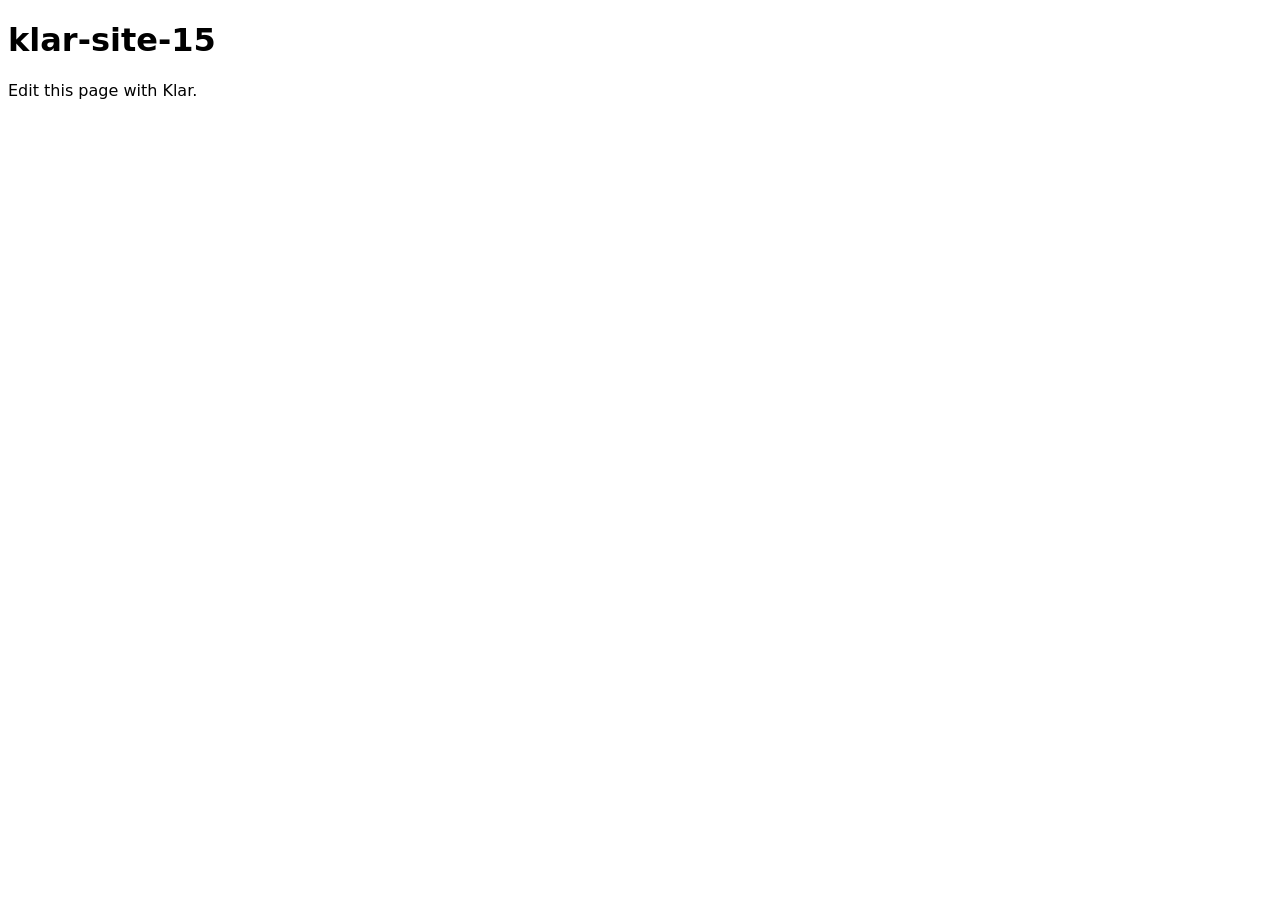
==== index.html @ d4440484 "Seed initial files via Klar" ====
<!DOCTYPE html>
<html lang="en">
  <head>
    <meta charset="UTF-8">
    <meta name="viewport" content="width=device-width, initial-scale=1.0">
    <title>klar-site-15</title>
    <link rel="stylesheet" href="style.css">
    <script src="script.js" defer></script>
  </head>
  <body>
    <h1>klar-site-15</h1>
    <p>Edit this page with Klar.</p>
  </body>
</html>
---- style.css ----
body {
  font-family: system-ui, sans-serif;
}
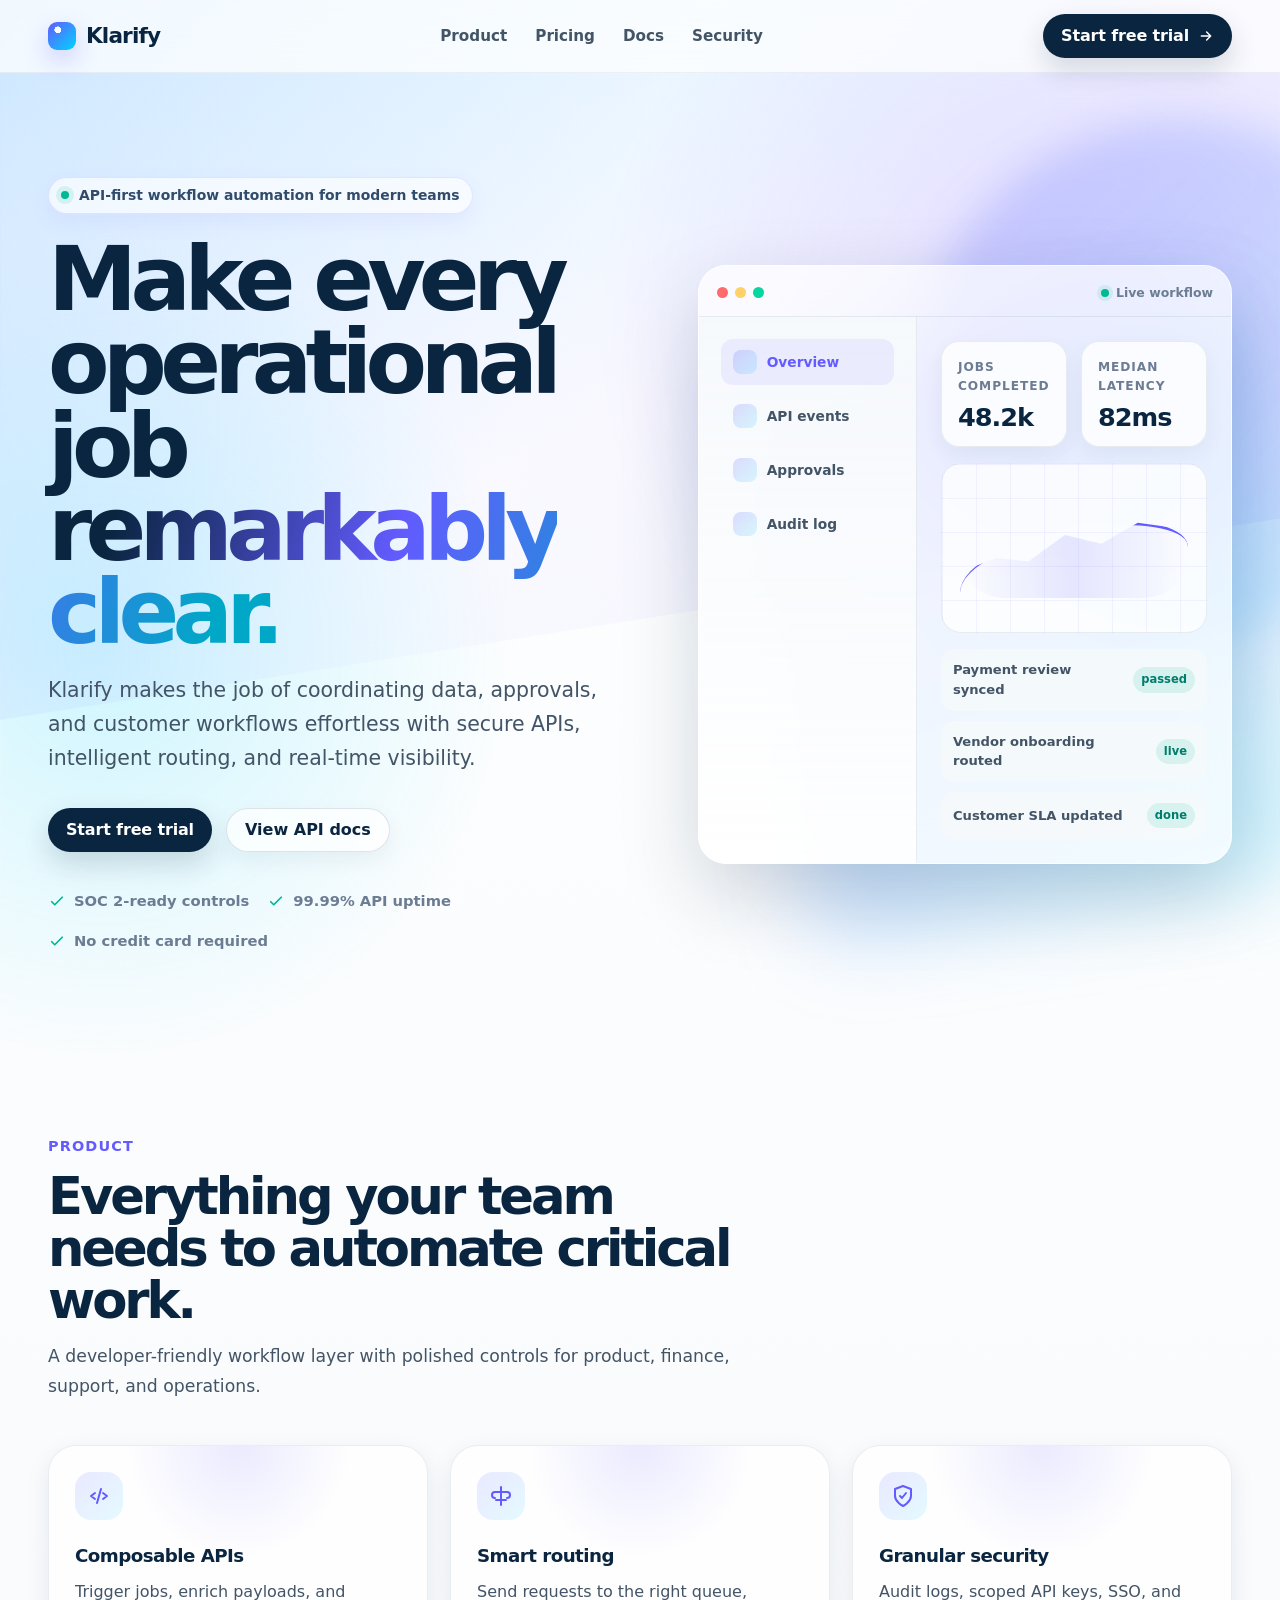
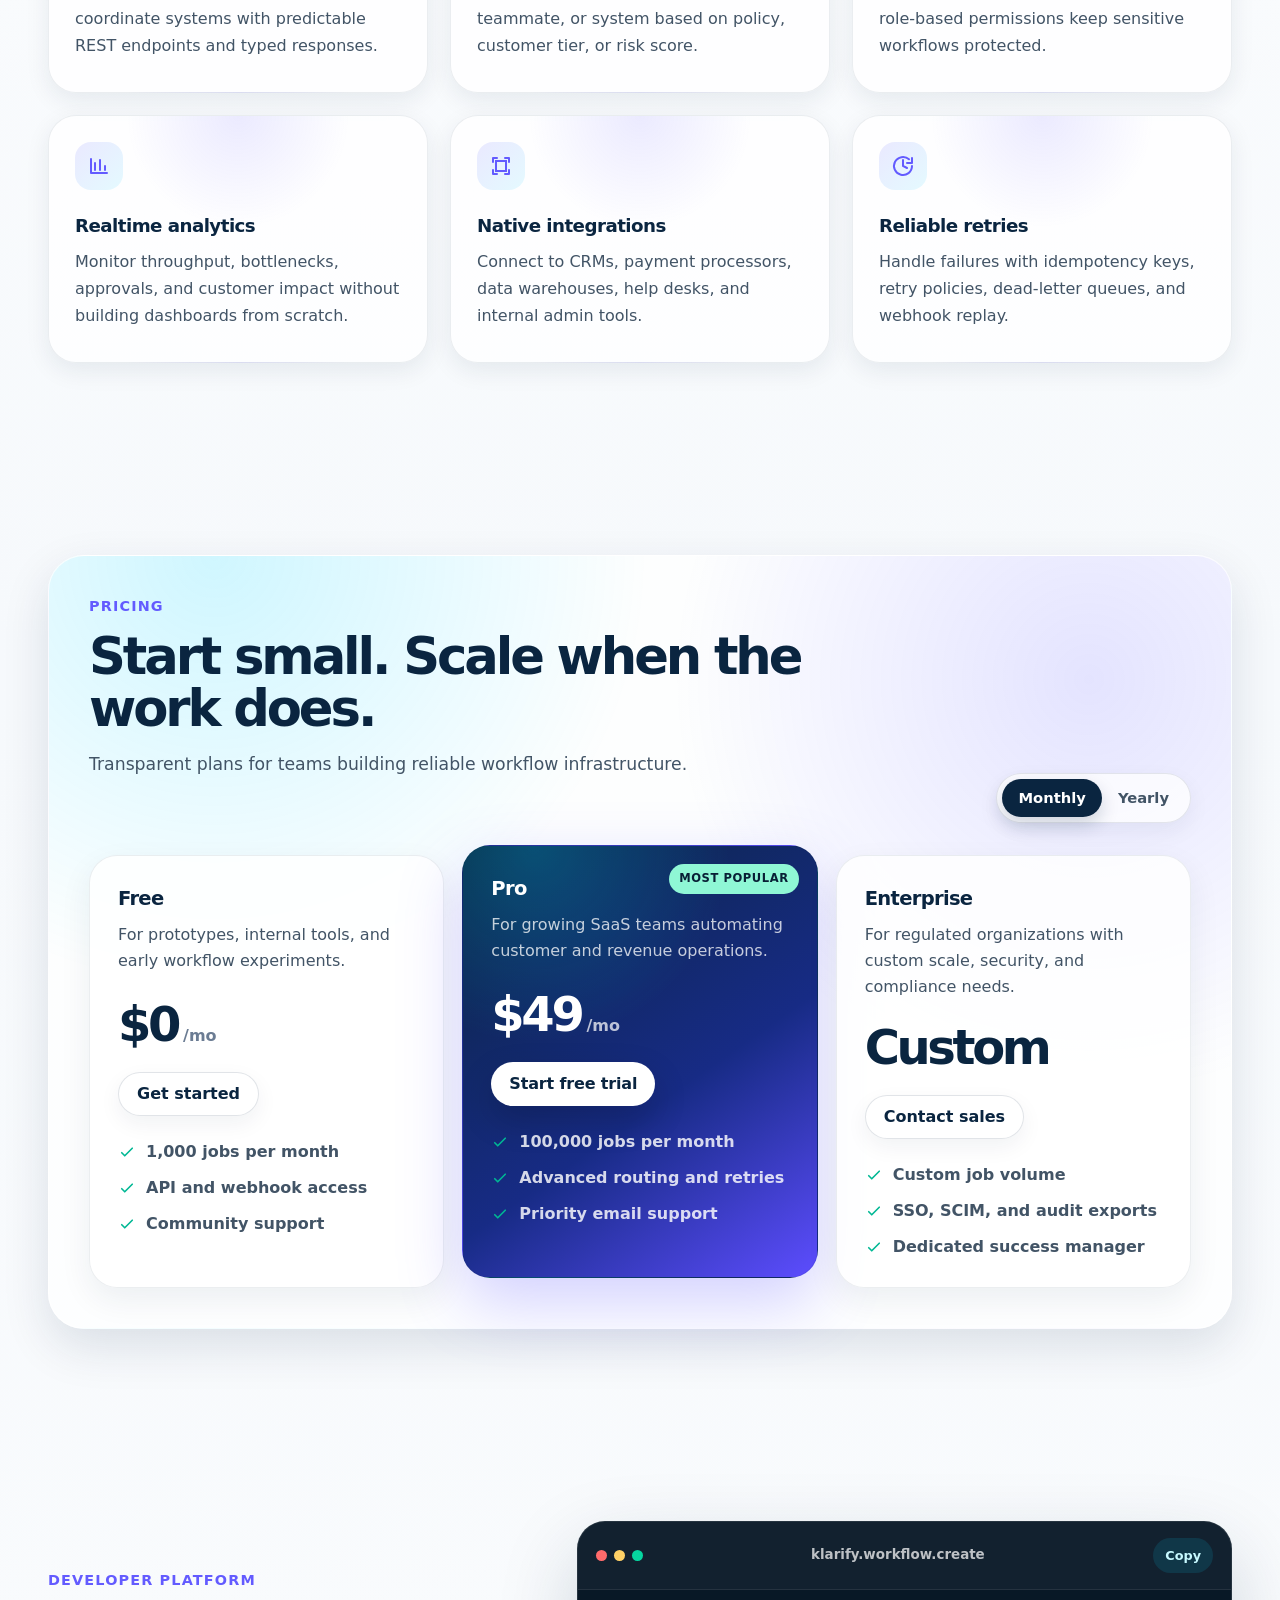
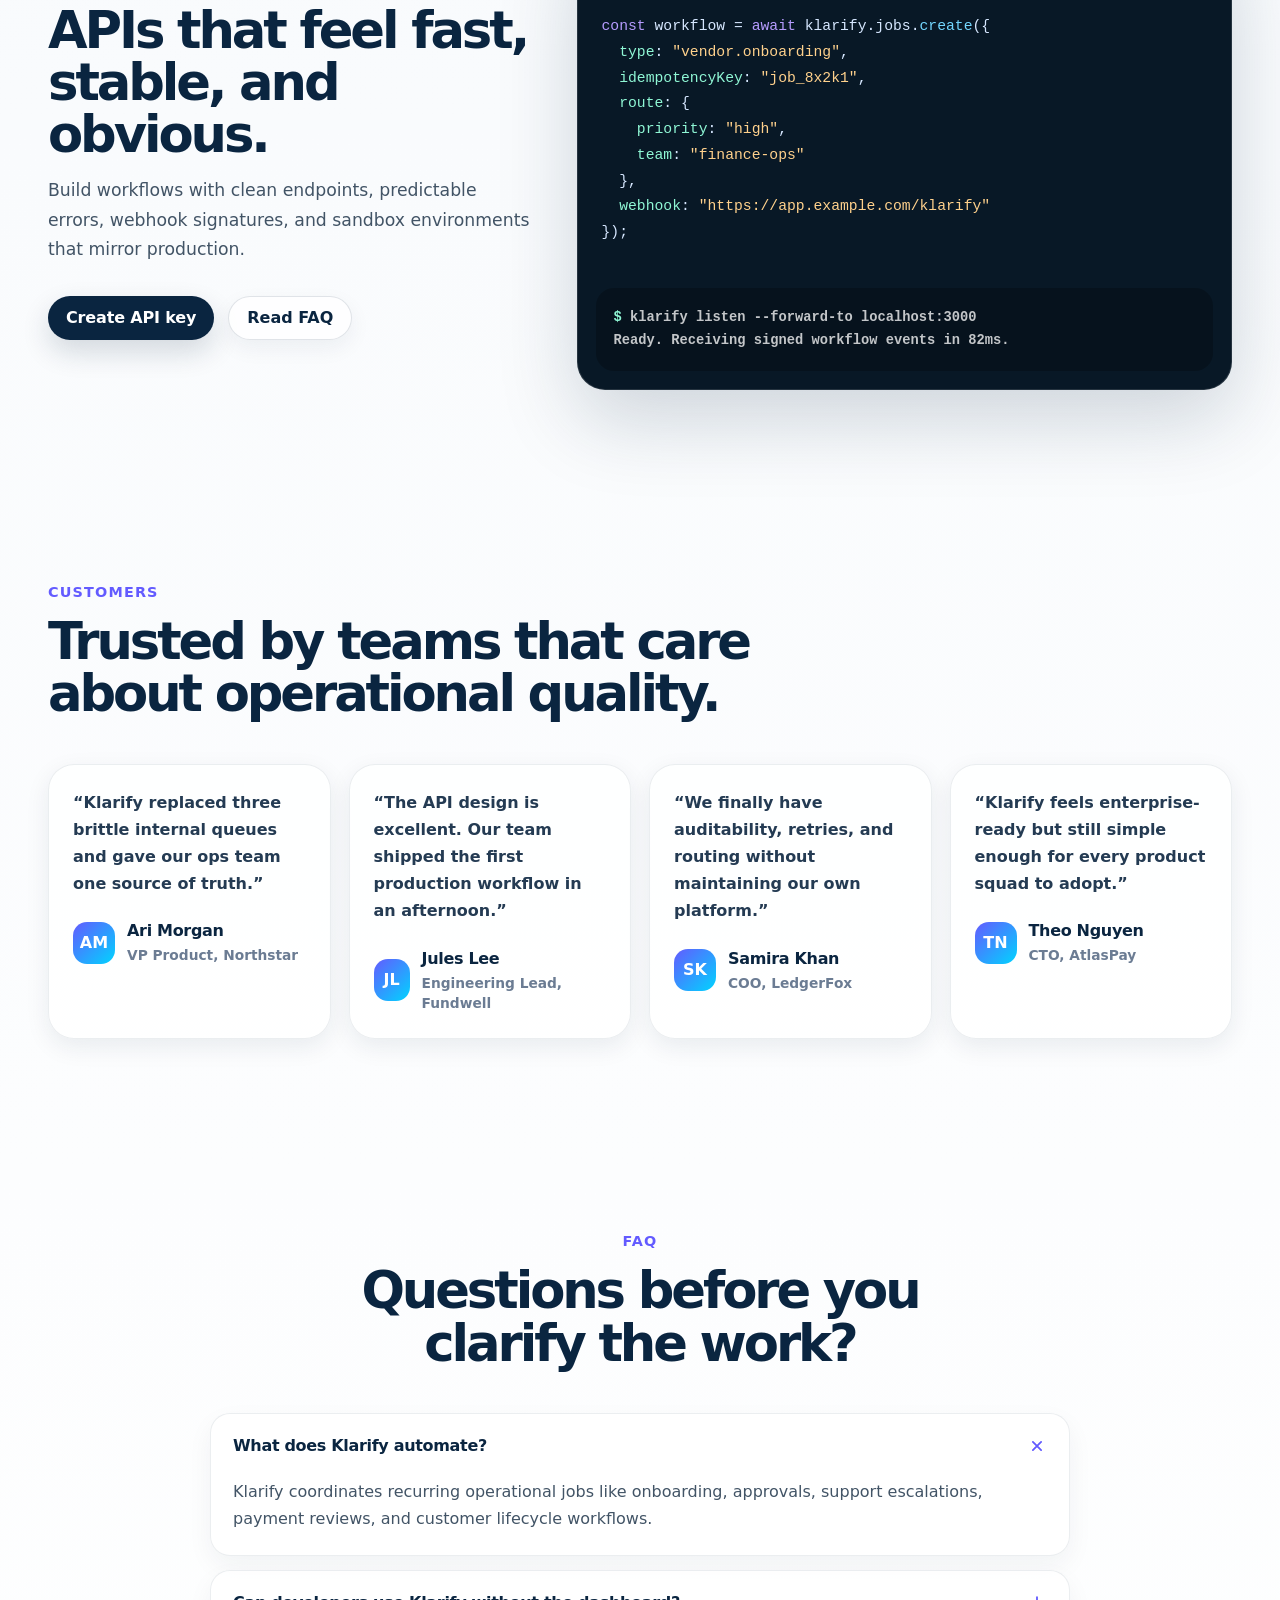
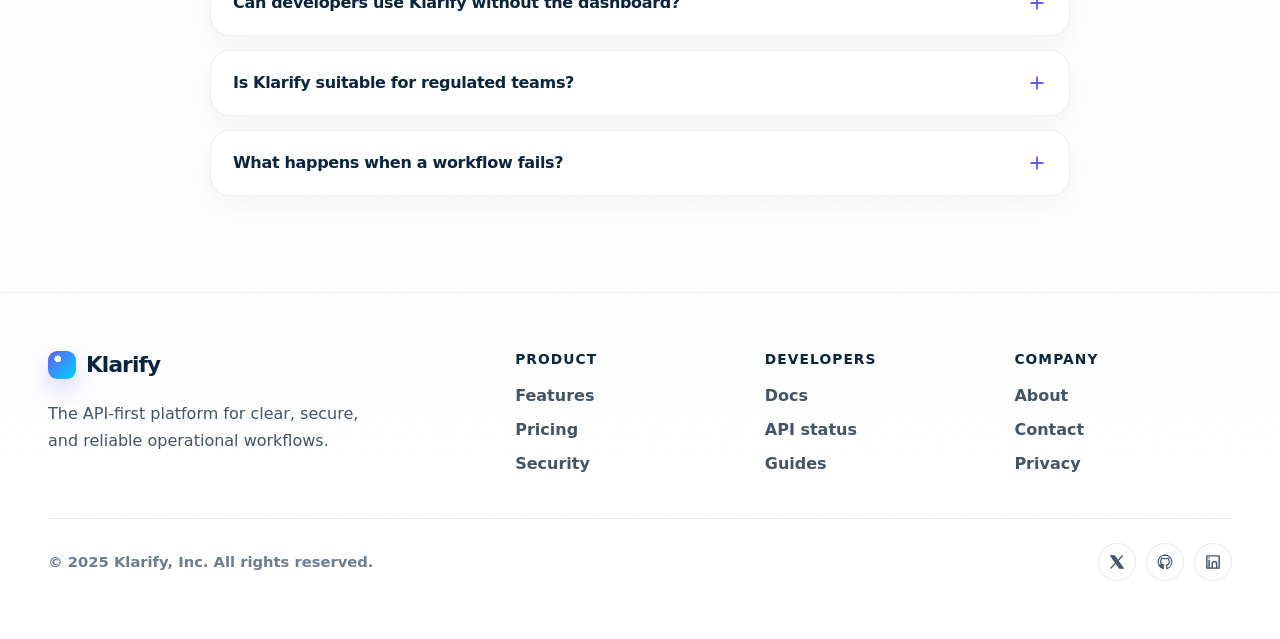
==== commit c1135a9d: "Update content via Klar visual CMS" ====
--- a/index.html
+++ b/index.html
@@ -1,14 +1,1834 @@
 <!DOCTYPE html>
 <html lang="en">
-  <head>
-    <meta charset="UTF-8">
-    <meta name="viewport" content="width=device-width, initial-scale=1.0">
-    <title>klar-site-15</title>
-    <link rel="stylesheet" href="style.css">
-    <script src="script.js" defer></script>
-  </head>
-  <body>
-    <h1>klar-site-15</h1>
-    <p>Edit this page with Klar.</p>
-  </body>
-</html>
+<head>
+  <meta charset="UTF-8" />
+  <meta name="viewport" content="width=device-width, initial-scale=1.0" />
+  <meta name="description" content="Klarify is a clean, API-first SaaS platform for automating workflows, securing operations, and helping teams ship faster." />
+  <title>Klarify — Make the job simpler</title>
+  <style>
+    :root {
+      --klarify-lp-x9a2-color-ink: #0a2540;
+      --klarify-lp-x9a2-color-muted: #425466;
+      --klarify-lp-x9a2-color-soft: #6b7c93;
+      --klarify-lp-x9a2-color-line: rgba(10, 37, 64, 0.1);
+      --klarify-lp-x9a2-color-page: #f6f9fc;
+      --klarify-lp-x9a2-color-panel: rgba(255, 255, 255, 0.82);
+      --klarify-lp-x9a2-color-white: #ffffff;
+      --klarify-lp-x9a2-color-blue: #635bff;
+      --klarify-lp-x9a2-color-purple: #7a5cff;
+      --klarify-lp-x9a2-color-teal: #00d4ff;
+      --klarify-lp-x9a2-color-green: #00b894;
+      --klarify-lp-x9a2-color-orange: #ffb86b;
+      --klarify-lp-x9a2-shadow-sm: 0 8px 24px rgba(10, 37, 64, 0.08);
+      --klarify-lp-x9a2-shadow-md: 0 18px 48px rgba(10, 37, 64, 0.12);
+      --klarify-lp-x9a2-shadow-lg: 0 30px 80px rgba(10, 37, 64, 0.18);
+      --klarify-lp-x9a2-radius-sm: 12px;
+      --klarify-lp-x9a2-radius-md: 18px;
+      --klarify-lp-x9a2-radius-lg: 28px;
+      --klarify-lp-x9a2-max-width: 1184px;
+      --klarify-lp-x9a2-transition: 260ms cubic-bezier(0.2, 0.8, 0.2, 1);
+    }
+
+    * {
+      box-sizing: border-box;
+    }
+
+    html {
+      scroll-behavior: smooth;
+    }
+
+    body {
+      margin: 0;
+      color: var(--klarify-lp-x9a2-color-ink);
+      background:
+        radial-gradient(circle at 8% 12%, rgba(0, 212, 255, 0.18), transparent 26rem),
+        radial-gradient(circle at 84% 6%, rgba(99, 91, 255, 0.16), transparent 30rem),
+        linear-gradient(180deg, #ffffff 0%, var(--klarify-lp-x9a2-color-page) 42%, #ffffff 100%);
+      font-family: Inter, ui-sans-serif, system-ui, -apple-system, BlinkMacSystemFont, "Segoe UI", sans-serif;
+      line-height: 1.5;
+      overflow-x: hidden;
+    }
+
+    a {
+      color: inherit;
+      text-decoration: none;
+    }
+
+    button,
+    input {
+      font: inherit;
+    }
+
+    button {
+      cursor: pointer;
+    }
+
+    img,
+    svg {
+      display: block;
+    }
+
+    ::selection {
+      color: #ffffff;
+      background: var(--klarify-lp-x9a2-color-blue);
+    }
+
+    .klarify-lp-x9a2-page-shell {
+      position: relative;
+      min-height: 100vh;
+      isolation: isolate;
+    }
+
+    .klarify-lp-x9a2-page-shell::before {
+      content: "";
+      position: absolute;
+      inset: 0 0 auto 0;
+      height: 720px;
+      background:
+        linear-gradient(115deg, rgba(99, 91, 255, 0.11), transparent 44%),
+        linear-gradient(150deg, rgba(0, 212, 255, 0.15), transparent 52%),
+        linear-gradient(92deg, transparent 0%, rgba(122, 92, 255, 0.08) 100%);
+      clip-path: polygon(0 0, 100% 0, 100% 72%, 0 100%);
+      z-index: -2;
+    }
+
+    .klarify-lp-x9a2-page-shell::after {
+      content: "";
+      position: absolute;
+      top: 120px;
+      right: -160px;
+      width: 520px;
+      height: 520px;
+      border-radius: 999px;
+      background: linear-gradient(135deg, rgba(99, 91, 255, 0.24), rgba(0, 212, 255, 0.12));
+      filter: blur(20px);
+      z-index: -1;
+    }
+
+    .klarify-lp-x9a2-skip-link {
+      position: absolute;
+      top: 12px;
+      left: 12px;
+      padding: 10px 14px;
+      border-radius: 999px;
+      color: #ffffff;
+      background: var(--klarify-lp-x9a2-color-ink);
+      transform: translateY(-140%);
+      transition: transform var(--klarify-lp-x9a2-transition);
+      z-index: 100;
+    }
+
+    .klarify-lp-x9a2-skip-link:focus {
+      transform: translateY(0);
+    }
+
+    .klarify-lp-x9a2-width-rail {
+      width: min(100% - 40px, var(--klarify-lp-x9a2-max-width));
+      margin-inline: auto;
+    }
+
+    .klarify-lp-x9a2-nav-frame {
+      position: sticky;
+      top: 0;
+      z-index: 50;
+      backdrop-filter: blur(18px);
+      background: rgba(255, 255, 255, 0.72);
+      border-bottom: 1px solid rgba(10, 37, 64, 0.06);
+    }
+
+    .klarify-lp-x9a2-nav-inner {
+      display: flex;
+      align-items: center;
+      justify-content: space-between;
+      gap: 24px;
+      min-height: 72px;
+    }
+
+    .klarify-lp-x9a2-brand-mark {
+      display: inline-flex;
+      align-items: center;
+      gap: 10px;
+      font-weight: 800;
+      letter-spacing: -0.04em;
+      font-size: 1.35rem;
+      color: var(--klarify-lp-x9a2-color-ink);
+    }
+
+    .klarify-lp-x9a2-brand-spark {
+      width: 28px;
+      height: 28px;
+      border-radius: 9px;
+      background:
+        radial-gradient(circle at 35% 28%, #ffffff 0 12%, transparent 13%),
+        linear-gradient(135deg, var(--klarify-lp-x9a2-color-blue), var(--klarify-lp-x9a2-color-teal));
+      box-shadow: 0 10px 24px rgba(99, 91, 255, 0.28);
+    }
+
+    .klarify-lp-x9a2-nav-links {
+      display: flex;
+      align-items: center;
+      justify-content: center;
+      gap: 28px;
+      color: var(--klarify-lp-x9a2-color-muted);
+      font-size: 0.95rem;
+      font-weight: 650;
+    }
+
+    .klarify-lp-x9a2-nav-anchor {
+      position: relative;
+      padding: 8px 0;
+      transition: color var(--klarify-lp-x9a2-transition);
+    }
+
+    .klarify-lp-x9a2-nav-anchor::after {
+      content: "";
+      position: absolute;
+      left: 0;
+      right: 0;
+      bottom: 1px;
+      height: 2px;
+      border-radius: 999px;
+      background: linear-gradient(90deg, var(--klarify-lp-x9a2-color-blue), var(--klarify-lp-x9a2-color-teal));
+      transform: scaleX(0);
+      transform-origin: right;
+      transition: transform var(--klarify-lp-x9a2-transition);
+    }
+
+    .klarify-lp-x9a2-nav-anchor:hover,
+    .klarify-lp-x9a2-nav-anchor:focus-visible {
+      color: var(--klarify-lp-x9a2-color-ink);
+    }
+
+    .klarify-lp-x9a2-nav-anchor:hover::after,
+    .klarify-lp-x9a2-nav-anchor:focus-visible::after {
+      transform: scaleX(1);
+      transform-origin: left;
+    }
+
+    .klarify-lp-x9a2-pill-action {
+      display: inline-flex;
+      align-items: center;
+      justify-content: center;
+      gap: 9px;
+      min-height: 44px;
+      padding: 0 18px;
+      border: 0;
+      border-radius: 999px;
+      color: #ffffff;
+      background: var(--klarify-lp-x9a2-color-ink);
+      box-shadow: 0 12px 28px rgba(10, 37, 64, 0.16);
+      font-weight: 750;
+      letter-spacing: -0.01em;
+      transition:
+        transform var(--klarify-lp-x9a2-transition),
+        box-shadow var(--klarify-lp-x9a2-transition),
+        background var(--klarify-lp-x9a2-transition);
+    }
+
+    .klarify-lp-x9a2-pill-action:hover,
+    .klarify-lp-x9a2-pill-action:focus-visible {
+      transform: translateY(-2px);
+      background: #122f4d;
+      box-shadow: 0 18px 36px rgba(10, 37, 64, 0.22);
+    }
+
+    .klarify-lp-x9a2-pill-action svg {
+      width: 16px;
+      height: 16px;
+    }
+
+    .klarify-lp-x9a2-ghost-action {
+      display: inline-flex;
+      align-items: center;
+      justify-content: center;
+      gap: 9px;
+      min-height: 44px;
+      padding: 0 18px;
+      border: 1px solid rgba(10, 37, 64, 0.12);
+      border-radius: 999px;
+      color: var(--klarify-lp-x9a2-color-ink);
+      background: rgba(255, 255, 255, 0.72);
+      box-shadow: 0 8px 22px rgba(10, 37, 64, 0.06);
+      font-weight: 750;
+      transition:
+        transform var(--klarify-lp-x9a2-transition),
+        box-shadow var(--klarify-lp-x9a2-transition),
+        border-color var(--klarify-lp-x9a2-transition);
+    }
+
+    .klarify-lp-x9a2-ghost-action:hover,
+    .klarify-lp-x9a2-ghost-action:focus-visible {
+      transform: translateY(-2px);
+      border-color: rgba(99, 91, 255, 0.28);
+      box-shadow: 0 16px 34px rgba(10, 37, 64, 0.1);
+    }
+
+    .klarify-lp-x9a2-mobile-trigger {
+      display: none;
+      width: 44px;
+      height: 44px;
+      border: 1px solid rgba(10, 37, 64, 0.1);
+      border-radius: 999px;
+      background: rgba(255, 255, 255, 0.78);
+      color: var(--klarify-lp-x9a2-color-ink);
+    }
+
+    .klarify-lp-x9a2-mobile-trigger svg {
+      width: 22px;
+      height: 22px;
+      margin: auto;
+    }
+
+    .klarify-lp-x9a2-hero-grid {
+      display: grid;
+      grid-template-columns: minmax(0, 1fr) minmax(360px, 0.9fr);
+      align-items: center;
+      gap: 56px;
+      padding: 104px 0 88px;
+    }
+
+    .klarify-lp-x9a2-eyebrow {
+      display: inline-flex;
+      align-items: center;
+      gap: 10px;
+      padding: 7px 12px;
+      border: 1px solid rgba(99, 91, 255, 0.14);
+      border-radius: 999px;
+      color: #314b6b;
+      background: rgba(255, 255, 255, 0.64);
+      box-shadow: 0 8px 22px rgba(99, 91, 255, 0.08);
+      font-size: 0.87rem;
+      font-weight: 750;
+    }
+
+    .klarify-lp-x9a2-eyebrow-dot {
+      width: 8px;
+      height: 8px;
+      border-radius: 999px;
+      background: var(--klarify-lp-x9a2-color-green);
+      box-shadow: 0 0 0 5px rgba(0, 184, 148, 0.12);
+    }
+
+    .klarify-lp-x9a2-hero-heading {
+      max-width: 760px;
+      margin: 24px 0 20px;
+      font-size: clamp(3.2rem, 7vw, 6.85rem);
+      line-height: 0.93;
+      letter-spacing: -0.075em;
+      font-weight: 850;
+    }
+
+    .klarify-lp-x9a2-gradient-text {
+      color: transparent;
+      background: linear-gradient(105deg, #0a2540 10%, var(--klarify-lp-x9a2-color-blue) 48%, #00a7c7 90%);
+      -webkit-background-clip: text;
+      background-clip: text;
+    }
+
+    .klarify-lp-x9a2-hero-copy {
+      max-width: 640px;
+      margin: 0;
+      color: var(--klarify-lp-x9a2-color-muted);
+      font-size: clamp(1.08rem, 2vw, 1.28rem);
+      line-height: 1.65;
+    }
+
+    .klarify-lp-x9a2-hero-actions {
+      display: flex;
+      flex-wrap: wrap;
+      gap: 14px;
+      margin-top: 32px;
+    }
+
+    .klarify-lp-x9a2-proof-row {
+      display: flex;
+      flex-wrap: wrap;
+      gap: 18px;
+      margin-top: 38px;
+      color: var(--klarify-lp-x9a2-color-soft);
+      font-size: 0.92rem;
+      font-weight: 700;
+    }
+
+    .klarify-lp-x9a2-proof-item {
+      display: inline-flex;
+      align-items: center;
+      gap: 8px;
+    }
+
+    .klarify-lp-x9a2-proof-item svg {
+      width: 18px;
+      height: 18px;
+      color: var(--klarify-lp-x9a2-color-green);
+    }
+
+    .klarify-lp-x9a2-ui-stage {
+      position: relative;
+      perspective: 1200px;
+    }
+
+    .klarify-lp-x9a2-ui-glow {
+      position: absolute;
+      inset: 12% -8% -8% 14%;
+      border-radius: 42px;
+      background: linear-gradient(135deg, rgba(99, 91, 255, 0.28), rgba(0, 212, 255, 0.22));
+      filter: blur(42px);
+      transform: rotate(-8deg);
+      z-index: -1;
+    }
+
+    .klarify-lp-x9a2-product-panel {
+      overflow: hidden;
+      border: 1px solid rgba(255, 255, 255, 0.76);
+      border-radius: 28px;
+      background: rgba(255, 255, 255, 0.72);
+      box-shadow: var(--klarify-lp-x9a2-shadow-lg);
+      transform:
+        rotateX(var(--klarify-lp-x9a2-tilt-x, 0deg))
+        rotateY(var(--klarify-lp-x9a2-tilt-y, 0deg));
+      transition: transform 180ms ease, box-shadow var(--klarify-lp-x9a2-transition);
+      backdrop-filter: blur(24px);
+    }
+
+    .klarify-lp-x9a2-product-panel:hover {
+      box-shadow: 0 36px 92px rgba(10, 37, 64, 0.22);
+    }
+
+    .klarify-lp-x9a2-product-topbar {
+      display: flex;
+      align-items: center;
+      justify-content: space-between;
+      padding: 18px 18px 14px;
+      border-bottom: 1px solid rgba(10, 37, 64, 0.08);
+    }
+
+    .klarify-lp-x9a2-window-controls {
+      display: flex;
+      gap: 7px;
+    }
+
+    .klarify-lp-x9a2-window-dot {
+      width: 11px;
+      height: 11px;
+      border-radius: 50%;
+      background: #ff6b6b;
+    }
+
+    .klarify-lp-x9a2-window-dot:nth-child(2) {
+      background: #ffd166;
+    }
+
+    .klarify-lp-x9a2-window-dot:nth-child(3) {
+      background: #06d6a0;
+    }
+
+    .klarify-lp-x9a2-product-status {
+      display: inline-flex;
+      align-items: center;
+      gap: 7px;
+      color: var(--klarify-lp-x9a2-color-soft);
+      font-size: 0.78rem;
+      font-weight: 800;
+    }
+
+    .klarify-lp-x9a2-product-status::before {
+      content: "";
+      width: 8px;
+      height: 8px;
+      border-radius: 999px;
+      background: var(--klarify-lp-x9a2-color-green);
+      box-shadow: 0 0 0 4px rgba(0, 184, 148, 0.12);
+    }
+
+    .klarify-lp-x9a2-product-body {
+      display: grid;
+      grid-template-columns: 0.82fr 1.18fr;
+      min-height: 420px;
+    }
+
+    .klarify-lp-x9a2-product-sidebar {
+      padding: 22px;
+      background:
+        linear-gradient(180deg, rgba(246, 249, 252, 0.96), rgba(255, 255, 255, 0.82));
+      border-right: 1px solid rgba(10, 37, 64, 0.08);
+    }
+
+    .klarify-lp-x9a2-product-menu-row {
+      display: flex;
+      align-items: center;
+      gap: 10px;
+      padding: 11px 12px;
+      margin-bottom: 8px;
+      border-radius: 12px;
+      color: var(--klarify-lp-x9a2-color-muted);
+      font-size: 0.86rem;
+      font-weight: 750;
+    }
+
+    .klarify-lp-x9a2-product-menu-row:first-child {
+      color: var(--klarify-lp-x9a2-color-blue);
+      background: rgba(99, 91, 255, 0.09);
+    }
+
+    .klarify-lp-x9a2-product-menu-icon {
+      width: 24px;
+      height: 24px;
+      border-radius: 8px;
+      background: linear-gradient(135deg, rgba(99, 91, 255, 0.2), rgba(0, 212, 255, 0.14));
+    }
+
+    .klarify-lp-x9a2-product-main {
+      padding: 24px;
+    }
+
+    .klarify-lp-x9a2-metric-grid {
+      display: grid;
+      grid-template-columns: repeat(2, 1fr);
+      gap: 14px;
+    }
+
+    .klarify-lp-x9a2-metric-tile {
+      padding: 16px;
+      border: 1px solid rgba(10, 37, 64, 0.08);
+      border-radius: 18px;
+      background: rgba(255, 255, 255, 0.82);
+      box-shadow: 0 8px 20px rgba(10, 37, 64, 0.05);
+    }
+
+    .klarify-lp-x9a2-metric-label {
+      margin: 0 0 10px;
+      color: var(--klarify-lp-x9a2-color-soft);
+      font-size: 0.76rem;
+      font-weight: 800;
+      text-transform: uppercase;
+      letter-spacing: 0.08em;
+    }
+
+    .klarify-lp-x9a2-metric-value {
+      margin: 0;
+      font-size: 1.6rem;
+      line-height: 1;
+      letter-spacing: -0.04em;
+      font-weight: 850;
+    }
+
+    .klarify-lp-x9a2-chart-box {
+      position: relative;
+      height: 170px;
+      margin-top: 16px;
+      padding: 18px;
+      border: 1px solid rgba(10, 37, 64, 0.08);
+      border-radius: 20px;
+      background:
+        linear-gradient(rgba(99, 91, 255, 0.07) 1px, transparent 1px),
+        linear-gradient(90deg, rgba(99, 91, 255, 0.07) 1px, transparent 1px),
+        rgba(255, 255, 255, 0.78);
+      background-size: 34px 34px;
+      overflow: hidden;
+    }
+
+    .klarify-lp-x9a2-chart-line {
+      position: absolute;
+      left: 18px;
+      right: 18px;
+      bottom: 34px;
+      height: 88px;
+      border-radius: 999px;
+      background: linear-gradient(90deg, transparent, rgba(99, 91, 255, 0.14), transparent);
+      clip-path: polygon(0 70%, 16% 54%, 30% 58%, 46% 28%, 62% 38%, 78% 14%, 100% 22%, 100% 100%, 0 100%);
+    }
+
+    .klarify-lp-x9a2-chart-line::after {
+      content: "";
+      position: absolute;
+      inset: 0;
+      border-top: 4px solid var(--klarify-lp-x9a2-color-blue);
+      border-radius: 60% 40% 0 0;
+      transform: skewY(-7deg) translateY(16px);
+    }
+
+    .klarify-lp-x9a2-activity-list {
+      display: grid;
+      gap: 10px;
+      margin-top: 16px;
+    }
+
+    .klarify-lp-x9a2-activity-row {
+      display: flex;
+      align-items: center;
+      justify-content: space-between;
+      gap: 12px;
+      padding: 11px 12px;
+      border-radius: 14px;
+      background: rgba(246, 249, 252, 0.82);
+      color: var(--klarify-lp-x9a2-color-muted);
+      font-size: 0.82rem;
+      font-weight: 750;
+    }
+
+    .klarify-lp-x9a2-activity-badge {
+      padding: 4px 8px;
+      border-radius: 999px;
+      color: #007d6b;
+      background: rgba(0, 184, 148, 0.12);
+      font-size: 0.72rem;
+      font-weight: 850;
+    }
+
+    .klarify-lp-x9a2-section-band {
+      padding: 96px 0;
+    }
+
+    .klarify-lp-x9a2-section-head {
+      max-width: 720px;
+      margin-bottom: 44px;
+    }
+
+    .klarify-lp-x9a2-section-kicker {
+      margin: 0 0 12px;
+      color: var(--klarify-lp-x9a2-color-blue);
+      font-size: 0.9rem;
+      font-weight: 850;
+      letter-spacing: 0.08em;
+      text-transform: uppercase;
+    }
+
+    .klarify-lp-x9a2-section-heading {
+      margin: 0;
+      font-size: clamp(2.2rem, 4vw, 4rem);
+      line-height: 1.02;
+      letter-spacing: -0.06em;
+      font-weight: 850;
+    }
+
+    .klarify-lp-x9a2-section-copy {
+      margin: 16px 0 0;
+      color: var(--klarify-lp-x9a2-color-muted);
+      font-size: 1.08rem;
+      line-height: 1.7;
+    }
+
+    .klarify-lp-x9a2-feature-grid {
+      display: grid;
+      grid-template-columns: repeat(3, 1fr);
+      gap: 22px;
+    }
+
+    .klarify-lp-x9a2-feature-tile {
+      position: relative;
+      min-height: 248px;
+      padding: 26px;
+      border: 1px solid rgba(10, 37, 64, 0.08);
+      border-radius: var(--klarify-lp-x9a2-radius-lg);
+      background:
+        radial-gradient(circle at var(--klarify-lp-x9a2-pointer-x, 50%) var(--klarify-lp-x9a2-pointer-y, 0%), rgba(99, 91, 255, 0.12), transparent 36%),
+        rgba(255, 255, 255, 0.76);
+      box-shadow: var(--klarify-lp-x9a2-shadow-sm);
+      transition:
+        transform var(--klarify-lp-x9a2-transition),
+        box-shadow var(--klarify-lp-x9a2-transition),
+        border-color var(--klarify-lp-x9a2-transition);
+      overflow: hidden;
+    }
+
+    .klarify-lp-x9a2-feature-tile:hover {
+      transform: translateY(-6px);
+      border-color: rgba(99, 91, 255, 0.18);
+      box-shadow: var(--klarify-lp-x9a2-shadow-md);
+    }
+
+    .klarify-lp-x9a2-feature-icon {
+      display: inline-grid;
+      place-items: center;
+      width: 48px;
+      height: 48px;
+      margin-bottom: 22px;
+      border-radius: 16px;
+      color: var(--klarify-lp-x9a2-color-blue);
+      background: linear-gradient(135deg, rgba(99, 91, 255, 0.13), rgba(0, 212, 255, 0.1));
+    }
+
+    .klarify-lp-x9a2-feature-icon svg {
+      width: 24px;
+      height: 24px;
+    }
+
+    .klarify-lp-x9a2-feature-name {
+      margin: 0 0 10px;
+      font-size: 1.14rem;
+      letter-spacing: -0.03em;
+      font-weight: 850;
+    }
+
+    .klarify-lp-x9a2-feature-detail {
+      margin: 0;
+      color: var(--klarify-lp-x9a2-color-muted);
+      line-height: 1.68;
+    }
+
+    .klarify-lp-x9a2-pricing-panel {
+      border-radius: 36px;
+      padding: 40px;
+      background:
+        radial-gradient(circle at 14% 0%, rgba(0, 212, 255, 0.18), transparent 34%),
+        radial-gradient(circle at 88% 16%, rgba(99, 91, 255, 0.16), transparent 34%),
+        rgba(255, 255, 255, 0.74);
+      border: 1px solid rgba(255, 255, 255, 0.74);
+      box-shadow: var(--klarify-lp-x9a2-shadow-md);
+    }
+
+    .klarify-lp-x9a2-pricing-topline {
+      display: flex;
+      align-items: end;
+      justify-content: space-between;
+      gap: 24px;
+      margin-bottom: 32px;
+    }
+
+    .klarify-lp-x9a2-billing-switch {
+      display: inline-flex;
+      align-items: center;
+      padding: 5px;
+      border: 1px solid rgba(10, 37, 64, 0.1);
+      border-radius: 999px;
+      background: rgba(255, 255, 255, 0.74);
+      box-shadow: 0 8px 22px rgba(10, 37, 64, 0.06);
+    }
+
+    .klarify-lp-x9a2-billing-choice {
+      min-height: 38px;
+      padding: 0 16px;
+      border: 0;
+      border-radius: 999px;
+      color: var(--klarify-lp-x9a2-color-muted);
+      background: transparent;
+      font-size: 0.92rem;
+      font-weight: 800;
+      transition:
+        color var(--klarify-lp-x9a2-transition),
+        background var(--klarify-lp-x9a2-transition),
+        box-shadow var(--klarify-lp-x9a2-transition);
+    }
+
+    .klarify-lp-x9a2-billing-choice[aria-pressed="true"] {
+      color: #ffffff;
+      background: var(--klarify-lp-x9a2-color-ink);
+      box-shadow: 0 8px 18px rgba(10, 37, 64, 0.18);
+    }
+
+    .klarify-lp-x9a2-plan-grid {
+      display: grid;
+      grid-template-columns: repeat(3, 1fr);
+      gap: 18px;
+    }
+
+    .klarify-lp-x9a2-plan-tile {
+      position: relative;
+      padding: 28px;
+      border: 1px solid rgba(10, 37, 64, 0.08);
+      border-radius: 28px;
+      background: rgba(255, 255, 255, 0.82);
+      box-shadow: 0 12px 32px rgba(10, 37, 64, 0.07);
+      transition:
+        transform var(--klarify-lp-x9a2-transition),
+        box-shadow var(--klarify-lp-x9a2-transition),
+        border-color var(--klarify-lp-x9a2-transition);
+    }
+
+    .klarify-lp-x9a2-plan-tile:hover {
+      transform: translateY(-6px);
+      border-color: rgba(99, 91, 255, 0.16);
+      box-shadow: var(--klarify-lp-x9a2-shadow-md);
+    }
+
+    .klarify-lp-x9a2-plan-tile--spotlight {
+      color: #ffffff;
+      background:
+        radial-gradient(circle at 20% 0%, rgba(0, 212, 255, 0.24), transparent 38%),
+        linear-gradient(145deg, #0a2540, #172b85 58%, #5d4dff);
+      box-shadow: 0 24px 64px rgba(99, 91, 255, 0.28);
+      transform: translateY(-10px);
+    }
+
+    .klarify-lp-x9a2-plan-tile--spotlight:hover {
+      transform: translateY(-16px);
+    }
+
+    .klarify-lp-x9a2-plan-ribbon {
+      position: absolute;
+      top: 18px;
+      right: 18px;
+      padding: 6px 10px;
+      border-radius: 999px;
+      color: #081f35;
+      background: #8ff7d5;
+      font-size: 0.72rem;
+      font-weight: 900;
+      letter-spacing: 0.05em;
+      text-transform: uppercase;
+    }
+
+    .klarify-lp-x9a2-plan-name {
+      margin: 0 0 8px;
+      font-size: 1.22rem;
+      letter-spacing: -0.035em;
+      font-weight: 850;
+    }
+
+    .klarify-lp-x9a2-plan-summary {
+      min-height: 56px;
+      margin: 0 0 22px;
+      color: var(--klarify-lp-x9a2-color-muted);
+      line-height: 1.65;
+    }
+
+    .klarify-lp-x9a2-plan-tile--spotlight .klarify-lp-x9a2-plan-summary {
+      color: rgba(255, 255, 255, 0.76);
+    }
+
+    .klarify-lp-x9a2-plan-price {
+      display: flex;
+      align-items: baseline;
+      gap: 5px;
+      margin-bottom: 24px;
+    }
+
+    .klarify-lp-x9a2-plan-amount {
+      font-size: 3rem;
+      line-height: 1;
+      letter-spacing: -0.07em;
+      font-weight: 850;
+    }
+
+    .klarify-lp-x9a2-plan-period {
+      color: var(--klarify-lp-x9a2-color-soft);
+      font-weight: 750;
+    }
+
+    .klarify-lp-x9a2-plan-tile--spotlight .klarify-lp-x9a2-plan-period {
+      color: rgba(255, 255, 255, 0.72);
+    }
+
+    .klarify-lp-x9a2-plan-list {
+      display: grid;
+      gap: 12px;
+      margin: 24px 0 0;
+      padding: 0;
+      list-style: none;
+    }
+
+    .klarify-lp-x9a2-plan-list li {
+      display: flex;
+      align-items: flex-start;
+      gap: 10px;
+      color: var(--klarify-lp-x9a2-color-muted);
+      font-weight: 650;
+    }
+
+    .klarify-lp-x9a2-plan-tile--spotlight .klarify-lp-x9a2-plan-list li {
+      color: rgba(255, 255, 255, 0.82);
+    }
+
+    .klarify-lp-x9a2-plan-list svg {
+      flex: 0 0 auto;
+      width: 18px;
+      height: 18px;
+      margin-top: 3px;
+      color: var(--klarify-lp-x9a2-color-green);
+    }
+
+    .klarify-lp-x9a2-plan-tile--spotlight .klarify-lp-x9a2-pill-action {
+      color: var(--klarify-lp-x9a2-color-ink);
+      background: #ffffff;
+      box-shadow: 0 14px 34px rgba(0, 0, 0, 0.18);
+    }
+
+    .klarify-lp-x9a2-dev-grid {
+      display: grid;
+      grid-template-columns: minmax(0, 0.85fr) minmax(360px, 1.15fr);
+      gap: 44px;
+      align-items: center;
+    }
+
+    .klarify-lp-x9a2-code-shell {
+      overflow: hidden;
+      border-radius: 28px;
+      border: 1px solid rgba(255, 255, 255, 0.12);
+      background: #081826;
+      box-shadow: var(--klarify-lp-x9a2-shadow-lg);
+    }
+
+    .klarify-lp-x9a2-code-toolbar {
+      display: flex;
+      align-items: center;
+      justify-content: space-between;
+      padding: 16px 18px;
+      border-bottom: 1px solid rgba(255, 255, 255, 0.08);
+      background: rgba(255, 255, 255, 0.04);
+    }
+
+    .klarify-lp-x9a2-code-label {
+      color: rgba(255, 255, 255, 0.72);
+      font-size: 0.84rem;
+      font-weight: 800;
+    }
+
+    .klarify-lp-x9a2-code-copy {
+      border: 0;
+      border-radius: 999px;
+      padding: 8px 12px;
+      color: #c7f9ff;
+      background: rgba(0, 212, 255, 0.12);
+      font-size: 0.8rem;
+      font-weight: 850;
+      transition: background var(--klarify-lp-x9a2-transition), transform var(--klarify-lp-x9a2-transition);
+    }
+
+    .klarify-lp-x9a2-code-copy:hover,
+    .klarify-lp-x9a2-code-copy:focus-visible {
+      transform: translateY(-1px);
+      background: rgba(0, 212, 255, 0.18);
+    }
+
+    .klarify-lp-x9a2-code-block {
+      margin: 0;
+      padding: 24px;
+      overflow: auto;
+      color: #d6e7ff;
+      font: 500 0.92rem/1.75 ui-monospace, SFMono-Regular, Menlo, Monaco, Consolas, "Liberation Mono", monospace;
+    }
+
+    .klarify-lp-x9a2-code-token-purple {
+      color: #b69cff;
+    }
+
+    .klarify-lp-x9a2-code-token-blue {
+      color: #73d7ff;
+    }
+
+    .klarify-lp-x9a2-code-token-green {
+      color: #8ff7d5;
+    }
+
+    .klarify-lp-x9a2-code-token-orange {
+      color: #ffd18c;
+    }
+
+    .klarify-lp-x9a2-terminal-box {
+      margin: 18px;
+      padding: 18px;
+      border-radius: 18px;
+      background: rgba(0, 0, 0, 0.24);
+      color: rgba(255, 255, 255, 0.76);
+      font: 600 0.86rem/1.7 ui-monospace, SFMono-Regular, Menlo, Monaco, Consolas, monospace;
+    }
+
+    .klarify-lp-x9a2-terminal-prompt {
+      color: #8ff7d5;
+    }
+
+    .klarify-lp-x9a2-testimonial-grid {
+      display: grid;
+      grid-template-columns: repeat(4, 1fr);
+      gap: 18px;
+    }
+
+    .klarify-lp-x9a2-quote-tile {
+      padding: 24px;
+      border: 1px solid rgba(10, 37, 64, 0.08);
+      border-radius: 26px;
+      background: rgba(255, 255, 255, 0.78);
+      box-shadow: var(--klarify-lp-x9a2-shadow-sm);
+    }
+
+    .klarify-lp-x9a2-quote-text {
+      margin: 0;
+      color: #243b53;
+      line-height: 1.7;
+      font-weight: 650;
+    }
+
+    .klarify-lp-x9a2-quote-person {
+      display: flex;
+      align-items: center;
+      gap: 12px;
+      margin-top: 22px;
+    }
+
+    .klarify-lp-x9a2-avatar-mark {
+      display: grid;
+      place-items: center;
+      width: 42px;
+      height: 42px;
+      border-radius: 14px;
+      color: #ffffff;
+      background: linear-gradient(135deg, var(--klarify-lp-x9a2-color-blue), var(--klarify-lp-x9a2-color-teal));
+      font-weight: 900;
+    }
+
+    .klarify-lp-x9a2-quote-name {
+      margin: 0;
+      font-weight: 850;
+      letter-spacing: -0.02em;
+    }
+
+    .klarify-lp-x9a2-quote-role {
+      margin: 2px 0 0;
+      color: var(--klarify-lp-x9a2-color-soft);
+      font-size: 0.86rem;
+      font-weight: 700;
+    }
+
+    .klarify-lp-x9a2-faq-shell {
+      max-width: 860px;
+      margin-inline: auto;
+    }
+
+    .klarify-lp-x9a2-faq-shell .klarify-lp-x9a2-section-head {
+      margin-inline: auto;
+      text-align: center;
+    }
+
+    .klarify-lp-x9a2-faq-list {
+      display: grid;
+      gap: 14px;
+    }
+
+    .klarify-lp-x9a2-faq-item {
+      border: 1px solid rgba(10, 37, 64, 0.08);
+      border-radius: 20px;
+      background: rgba(255, 255, 255, 0.8);
+      box-shadow: 0 10px 26px rgba(10, 37, 64, 0.05);
+      overflow: hidden;
+    }
+
+    .klarify-lp-x9a2-faq-question {
+      display: flex;
+      align-items: center;
+      justify-content: space-between;
+      width: 100%;
+      gap: 20px;
+      padding: 20px 22px;
+      border: 0;
+      color: var(--klarify-lp-x9a2-color-ink);
+      background: transparent;
+      text-align: left;
+      font-weight: 850;
+      letter-spacing: -0.02em;
+    }
+
+    .klarify-lp-x9a2-faq-question svg {
+      flex: 0 0 auto;
+      width: 20px;
+      height: 20px;
+      color: var(--klarify-lp-x9a2-color-blue);
+      transition: transform var(--klarify-lp-x9a2-transition);
+    }
+
+    .klarify-lp-x9a2-faq-question[aria-expanded="true"] svg {
+      transform: rotate(45deg);
+    }
+
+    .klarify-lp-x9a2-faq-answer {
+      display: grid;
+      grid-template-rows: 0fr;
+      transition: grid-template-rows 300ms ease;
+    }
+
+    .klarify-lp-x9a2-faq-question[aria-expanded="true"] + .klarify-lp-x9a2-faq-answer {
+      grid-template-rows: 1fr;
+    }
+
+    .klarify-lp-x9a2-faq-answer-inner {
+      overflow: hidden;
+    }
+
+    .klarify-lp-x9a2-faq-answer-inner p {
+      margin: 0;
+      padding: 0 22px 22px;
+      color: var(--klarify-lp-x9a2-color-muted);
+      line-height: 1.72;
+    }
+
+    .klarify-lp-x9a2-footer-frame {
+      padding: 56px 0 40px;
+      border-top: 1px solid rgba(10, 37, 64, 0.08);
+      background: rgba(255, 255, 255, 0.62);
+    }
+
+    .klarify-lp-x9a2-footer-grid {
+      display: grid;
+      grid-template-columns: 1.2fr repeat(3, 0.6fr);
+      gap: 32px;
+    }
+
+    .klarify-lp-x9a2-footer-copy {
+      max-width: 340px;
+      margin: 14px 0 0;
+      color: var(--klarify-lp-x9a2-color-muted);
+      line-height: 1.7;
+    }
+
+    .klarify-lp-x9a2-footer-heading {
+      margin: 0 0 14px;
+      font-size: 0.86rem;
+      color: var(--klarify-lp-x9a2-color-ink);
+      letter-spacing: 0.08em;
+      text-transform: uppercase;
+      font-weight: 900;
+    }
+
+    .klarify-lp-x9a2-footer-link-list {
+      display: grid;
+      gap: 10px;
+      margin: 0;
+      padding: 0;
+      list-style: none;
+    }
+
+    .klarify-lp-x9a2-footer-link {
+      color: var(--klarify-lp-x9a2-color-muted);
+      font-weight: 650;
+      transition: color var(--klarify-lp-x9a2-transition);
+    }
+
+    .klarify-lp-x9a2-footer-link:hover,
+    .klarify-lp-x9a2-footer-link:focus-visible {
+      color: var(--klarify-lp-x9a2-color-blue);
+    }
+
+    .klarify-lp-x9a2-footer-bottom {
+      display: flex;
+      align-items: center;
+      justify-content: space-between;
+      gap: 20px;
+      margin-top: 42px;
+      padding-top: 24px;
+      border-top: 1px solid rgba(10, 37, 64, 0.08);
+      color: var(--klarify-lp-x9a2-color-soft);
+      font-size: 0.92rem;
+      font-weight: 650;
+    }
+
+    .klarify-lp-x9a2-social-row {
+      display: flex;
+      gap: 10px;
+    }
+
+    .klarify-lp-x9a2-social-link {
+      display: grid;
+      place-items: center;
+      width: 38px;
+      height: 38px;
+      border: 1px solid rgba(10, 37, 64, 0.1);
+      border-radius: 999px;
+      color: var(--klarify-lp-x9a2-color-muted);
+      background: rgba(255, 255, 255, 0.72);
+      transition:
+        color var(--klarify-lp-x9a2-transition),
+        transform var(--klarify-lp-x9a2-transition),
+        border-color var(--klarify-lp-x9a2-transition);
+    }
+
+    .klarify-lp-x9a2-social-link:hover,
+    .klarify-lp-x9a2-social-link:focus-visible {
+      color: var(--klarify-lp-x9a2-color-blue);
+      transform: translateY(-2px);
+      border-color: rgba(99, 91, 255, 0.24);
+    }
+
+    .klarify-lp-x9a2-social-link svg {
+      width: 18px;
+      height: 18px;
+    }
+
+    @media (max-width: 980px) {
+      .klarify-lp-x9a2-nav-links,
+      .klarify-lp-x9a2-nav-inner > .klarify-lp-x9a2-pill-action {
+        display: none;
+      }
+
+      .klarify-lp-x9a2-mobile-trigger {
+        display: grid;
+      }
+
+      .klarify-lp-x9a2-nav-frame[data-klarify-lp-x9a2-menu="open"] .klarify-lp-x9a2-nav-links {
+        position: absolute;
+        top: 72px;
+        left: 20px;
+        right: 20px;
+        display: grid;
+        gap: 4px;
+        padding: 18px;
+        border: 1px solid rgba(10, 37, 64, 0.08);
+        border-radius: 22px;
+        background: rgba(255, 255, 255, 0.94);
+        box-shadow: var(--klarify-lp-x9a2-shadow-md);
+      }
+
+      .klarify-lp-x9a2-hero-grid,
+      .klarify-lp-x9a2-dev-grid {
+        grid-template-columns: 1fr;
+      }
+
+      .klarify-lp-x9a2-ui-stage {
+        max-width: 640px;
+        margin-inline: auto;
+      }
+
+      .klarify-lp-x9a2-feature-grid,
+      .klarify-lp-x9a2-plan-grid {
+        grid-template-columns: repeat(2, 1fr);
+      }
+
+      .klarify-lp-x9a2-plan-tile--spotlight {
+        transform: none;
+      }
+
+      .klarify-lp-x9a2-testimonial-grid {
+        grid-template-columns: repeat(2, 1fr);
+      }
+
+      .klarify-lp-x9a2-footer-grid {
+        grid-template-columns: repeat(2, 1fr);
+      }
+    }
+
+    @media (max-width: 680px) {
+      .klarify-lp-x9a2-width-rail {
+        width: min(100% - 28px, var(--klarify-lp-x9a2-max-width));
+      }
+
+      .klarify-lp-x9a2-hero-grid {
+        padding: 72px 0 56px;
+      }
+
+      .klarify-lp-x9a2-section-band {
+        padding: 72px 0;
+      }
+
+      .klarify-lp-x9a2-hero-actions,
+      .klarify-lp-x9a2-pricing-topline,
+      .klarify-lp-x9a2-footer-bottom {
+        align-items: stretch;
+        flex-direction: column;
+      }
+
+      .klarify-lp-x9a2-pill-action,
+      .klarify-lp-x9a2-ghost-action {
+        width: 100%;
+      }
+
+      .klarify-lp-x9a2-product-body {
+        grid-template-columns: 1fr;
+      }
+
+      .klarify-lp-x9a2-product-sidebar {
+        display: none;
+      }
+
+      .klarify-lp-x9a2-feature-grid,
+      .klarify-lp-x9a2-plan-grid,
+      .klarify-lp-x9a2-testimonial-grid,
+      .klarify-lp-x9a2-footer-grid {
+        grid-template-columns: 1fr;
+      }
+
+      .klarify-lp-x9a2-pricing-panel {
+        padding: 22px;
+        border-radius: 28px;
+      }
+
+      .klarify-lp-x9a2-billing-switch {
+        width: 100%;
+      }
+
+      .klarify-lp-x9a2-billing-choice {
+        flex: 1;
+      }
+    }
+
+    @media (prefers-reduced-motion: reduce) {
+      *,
+      *::before,
+      *::after {
+        scroll-behavior: auto !important;
+        transition-duration: 1ms !important;
+        animation-duration: 1ms !important;
+      }
+    }
+  </style>
+</head>
+<body>
+  <div class="klarify-lp-x9a2-page-shell">
+    <a class="klarify-lp-x9a2-skip-link" href="#klarify-lp-x9a2-main">Skip to content</a>
+
+    <header class="klarify-lp-x9a2-nav-frame" data-klarify-lp-x9a2-menu="closed">
+      <nav class="klarify-lp-x9a2-width-rail klarify-lp-x9a2-nav-inner" aria-label="Primary navigation">
+        <a class="klarify-lp-x9a2-brand-mark" href="#klarify-lp-x9a2-top" aria-label="Klarify home">
+          <span class="klarify-lp-x9a2-brand-spark" aria-hidden="true"></span>
+          Klarify
+        </a>
+
+        <div class="klarify-lp-x9a2-nav-links">
+          <a class="klarify-lp-x9a2-nav-anchor" href="#klarify-lp-x9a2-product">Product</a>
+          <a class="klarify-lp-x9a2-nav-anchor" href="#klarify-lp-x9a2-pricing">Pricing</a>
+          <a class="klarify-lp-x9a2-nav-anchor" href="#klarify-lp-x9a2-docs">Docs</a>
+          <a class="klarify-lp-x9a2-nav-anchor" href="#klarify-lp-x9a2-security">Security</a>
+        </div>
+
+        <a class="klarify-lp-x9a2-pill-action" href="#klarify-lp-x9a2-pricing">
+          Start free trial
+          <svg viewBox="0 0 24 24" fill="none" aria-hidden="true">
+            <path d="M5 12h14m-6-6 6 6-6 6" stroke="currentColor" stroke-width="2.2" stroke-linecap="round" stroke-linejoin="round"/>
+          </svg>
+        </a>
+
+        <button class="klarify-lp-x9a2-mobile-trigger" type="button" aria-label="Open navigation" aria-expanded="false">
+          <svg viewBox="0 0 24 24" fill="none" aria-hidden="true">
+            <path d="M5 7h14M5 12h14M5 17h14" stroke="currentColor" stroke-width="2.2" stroke-linecap="round"/>
+          </svg>
+        </button>
+      </nav>
+    </header>
+
+    <main id="klarify-lp-x9a2-main">
+      <section class="klarify-lp-x9a2-width-rail klarify-lp-x9a2-hero-grid" id="klarify-lp-x9a2-top">
+        <div>
+          <div class="klarify-lp-x9a2-eyebrow">
+            <span class="klarify-lp-x9a2-eyebrow-dot" aria-hidden="true"></span>
+            API-first workflow automation for modern teams
+          </div>
+          <h1 class="klarify-lp-x9a2-hero-heading">
+            Make every operational job <span class="klarify-lp-x9a2-gradient-text">remarkably clear.</span>
+          </h1>
+          <p class="klarify-lp-x9a2-hero-copy">
+            Klarify makes the job of coordinating data, approvals, and customer workflows effortless with secure APIs, intelligent routing, and real-time visibility.
+          </p>
+          <div class="klarify-lp-x9a2-hero-actions">
+            <a class="klarify-lp-x9a2-pill-action" href="#klarify-lp-x9a2-pricing">Start free trial</a>
+            <a class="klarify-lp-x9a2-ghost-action" href="#klarify-lp-x9a2-docs">View API docs</a>
+          </div>
+          <div class="klarify-lp-x9a2-proof-row" aria-label="Trust signals">
+            <span class="klarify-lp-x9a2-proof-item">
+              <svg viewBox="0 0 24 24" fill="none" aria-hidden="true"><path d="m5 13 4 4L19 7" stroke="currentColor" stroke-width="2.3" stroke-linecap="round" stroke-linejoin="round"/></svg>
+              SOC 2-ready controls
+            </span>
+            <span class="klarify-lp-x9a2-proof-item">
+              <svg viewBox="0 0 24 24" fill="none" aria-hidden="true"><path d="m5 13 4 4L19 7" stroke="currentColor" stroke-width="2.3" stroke-linecap="round" stroke-linejoin="round"/></svg>
+              99.99% API uptime
+            </span>
+            <span class="klarify-lp-x9a2-proof-item">
+              <svg viewBox="0 0 24 24" fill="none" aria-hidden="true"><path d="m5 13 4 4L19 7" stroke="currentColor" stroke-width="2.3" stroke-linecap="round" stroke-linejoin="round"/></svg>
+              No credit card required
+            </span>
+          </div>
+        </div>
+
+        <div class="klarify-lp-x9a2-ui-stage" aria-label="Klarify dashboard preview">
+          <div class="klarify-lp-x9a2-ui-glow" aria-hidden="true"></div>
+          <div class="klarify-lp-x9a2-product-panel" data-klarify-lp-x9a2-tilt>
+            <div class="klarify-lp-x9a2-product-topbar">
+              <div class="klarify-lp-x9a2-window-controls" aria-hidden="true">
+                <span class="klarify-lp-x9a2-window-dot"></span>
+                <span class="klarify-lp-x9a2-window-dot"></span>
+                <span class="klarify-lp-x9a2-window-dot"></span>
+              </div>
+              <span class="klarify-lp-x9a2-product-status">Live workflow</span>
+            </div>
+            <div class="klarify-lp-x9a2-product-body">
+              <aside class="klarify-lp-x9a2-product-sidebar" aria-label="Preview sidebar">
+                <div class="klarify-lp-x9a2-product-menu-row"><span class="klarify-lp-x9a2-product-menu-icon"></span> Overview</div>
+                <div class="klarify-lp-x9a2-product-menu-row"><span class="klarify-lp-x9a2-product-menu-icon"></span> API events</div>
+                <div class="klarify-lp-x9a2-product-menu-row"><span class="klarify-lp-x9a2-product-menu-icon"></span> Approvals</div>
+                <div class="klarify-lp-x9a2-product-menu-row"><span class="klarify-lp-x9a2-product-menu-icon"></span> Audit log</div>
+              </aside>
+              <div class="klarify-lp-x9a2-product-main">
+                <div class="klarify-lp-x9a2-metric-grid">
+                  <div class="klarify-lp-x9a2-metric-tile">
+                    <p class="klarify-lp-x9a2-metric-label">Jobs completed</p>
+                    <p class="klarify-lp-x9a2-metric-value">48.2k</p>
+                  </div>
+                  <div class="klarify-lp-x9a2-metric-tile">
+                    <p class="klarify-lp-x9a2-metric-label">Median latency</p>
+                    <p class="klarify-lp-x9a2-metric-value">82ms</p>
+                  </div>
+                </div>
+                <div class="klarify-lp-x9a2-chart-box">
+                  <div class="klarify-lp-x9a2-chart-line" aria-hidden="true"></div>
+                </div>
+                <div class="klarify-lp-x9a2-activity-list">
+                  <div class="klarify-lp-x9a2-activity-row">
+                    Payment review synced
+                    <span class="klarify-lp-x9a2-activity-badge">passed</span>
+                  </div>
+                  <div class="klarify-lp-x9a2-activity-row">
+                    Vendor onboarding routed
+                    <span class="klarify-lp-x9a2-activity-badge">live</span>
+                  </div>
+                  <div class="klarify-lp-x9a2-activity-row">
+                    Customer SLA updated
+                    <span class="klarify-lp-x9a2-activity-badge">done</span>
+                  </div>
+                </div>
+              </div>
+            </div>
+          </div>
+        </div>
+      </section>
+
+      <section class="klarify-lp-x9a2-section-band" id="klarify-lp-x9a2-product">
+        <div class="klarify-lp-x9a2-width-rail">
+          <div class="klarify-lp-x9a2-section-head">
+            <p class="klarify-lp-x9a2-section-kicker">Product</p>
+            <h2 class="klarify-lp-x9a2-section-heading">Everything your team needs to automate critical work.</h2>
+            <p class="klarify-lp-x9a2-section-copy">A developer-friendly workflow layer with polished controls for product, finance, support, and operations.</p>
+          </div>
+
+          <div class="klarify-lp-x9a2-feature-grid">
+            <article class="klarify-lp-x9a2-feature-tile">
+              <div class="klarify-lp-x9a2-feature-icon">
+                <svg viewBox="0 0 24 24" fill="none" aria-hidden="true"><path d="M8 9 4 12l4 3m8-6 4 3-4 3M14 5l-4 14" stroke="currentColor" stroke-width="2" stroke-linecap="round" stroke-linejoin="round"/></svg>
+              </div>
+              <h3 class="klarify-lp-x9a2-feature-name">Composable APIs</h3>
+              <p class="klarify-lp-x9a2-feature-detail">Trigger jobs, enrich payloads, and coordinate systems with predictable REST endpoints and typed responses.</p>
+            </article>
+
+            <article class="klarify-lp-x9a2-feature-tile">
+              <div class="klarify-lp-x9a2-feature-icon">
+                <svg viewBox="0 0 24 24" fill="none" aria-hidden="true"><path d="M12 3v18M6 8h12M7 16h10" stroke="currentColor" stroke-width="2" stroke-linecap="round"/><path d="M6 8a3 3 0 1 0 0 6m12-6a3 3 0 1 1 0 6" stroke="currentColor" stroke-width="2" stroke-linecap="round"/></svg>
+              </div>
+              <h3 class="klarify-lp-x9a2-feature-name">Smart routing</h3>
+              <p class="klarify-lp-x9a2-feature-detail">Send requests to the right queue, teammate, or system based on policy, customer tier, or risk score.</p>
+            </article>
+
+            <article class="klarify-lp-x9a2-feature-tile" id="klarify-lp-x9a2-security">
+              <div class="klarify-lp-x9a2-feature-icon">
+                <svg viewBox="0 0 24 24" fill="none" aria-hidden="true"><path d="M12 22s8-4 8-10V5l-8-3-8 3v7c0 6 8 10 8 10Z" stroke="currentColor" stroke-width="2" stroke-linejoin="round"/><path d="m9 12 2 2 4-5" stroke="currentColor" stroke-width="2" stroke-linecap="round" stroke-linejoin="round"/></svg>
+              </div>
+              <h3 class="klarify-lp-x9a2-feature-name">Granular security</h3>
+              <p class="klarify-lp-x9a2-feature-detail">Audit logs, scoped API keys, SSO, and role-based permissions keep sensitive workflows protected.</p>
+            </article>
+
+            <article class="klarify-lp-x9a2-feature-tile">
+              <div class="klarify-lp-x9a2-feature-icon">
+                <svg viewBox="0 0 24 24" fill="none" aria-hidden="true"><path d="M4 19V5m0 14h16M8 16V9m5 7V6m5 10v-4" stroke="currentColor" stroke-width="2" stroke-linecap="round"/></svg>
+              </div>
+              <h3 class="klarify-lp-x9a2-feature-name">Realtime analytics</h3>
+              <p class="klarify-lp-x9a2-feature-detail">Monitor throughput, bottlenecks, approvals, and customer impact without building dashboards from scratch.</p>
+            </article>
+
+            <article class="klarify-lp-x9a2-feature-tile">
+              <div class="klarify-lp-x9a2-feature-icon">
+                <svg viewBox="0 0 24 24" fill="none" aria-hidden="true"><path d="M7 7h10v10H7z" stroke="currentColor" stroke-width="2"/><path d="M4 4h4M16 4h4M4 20h4M16 20h4M4 8V4m16 4V4M4 16v4m16-4v4" stroke="currentColor" stroke-width="2" stroke-linecap="round"/></svg>
+              </div>
+              <h3 class="klarify-lp-x9a2-feature-name">Native integrations</h3>
+              <p class="klarify-lp-x9a2-feature-detail">Connect to CRMs, payment processors, data warehouses, help desks, and internal admin tools.</p>
+            </article>
+
+            <article class="klarify-lp-x9a2-feature-tile">
+              <div class="klarify-lp-x9a2-feature-icon">
+                <svg viewBox="0 0 24 24" fill="none" aria-hidden="true"><path d="M12 6v6l4 2" stroke="currentColor" stroke-width="2" stroke-linecap="round"/><path d="M21 12a9 9 0 1 1-3-6.7" stroke="currentColor" stroke-width="2" stroke-linecap="round"/><path d="M21 4v5h-5" stroke="currentColor" stroke-width="2" stroke-linecap="round" stroke-linejoin="round"/></svg>
+              </div>
+              <h3 class="klarify-lp-x9a2-feature-name">Reliable retries</h3>
+              <p class="klarify-lp-x9a2-feature-detail">Handle failures with idempotency keys, retry policies, dead-letter queues, and webhook replay.</p>
+            </article>
+          </div>
+        </div>
+      </section>
+
+      <section class="klarify-lp-x9a2-section-band" id="klarify-lp-x9a2-pricing">
+        <div class="klarify-lp-x9a2-width-rail">
+          <div class="klarify-lp-x9a2-pricing-panel">
+            <div class="klarify-lp-x9a2-pricing-topline">
+              <div class="klarify-lp-x9a2-section-head">
+                <p class="klarify-lp-x9a2-section-kicker">Pricing</p>
+                <h2 class="klarify-lp-x9a2-section-heading">Start small. Scale when the work does.</h2>
+                <p class="klarify-lp-x9a2-section-copy">Transparent plans for teams building reliable workflow infrastructure.</p>
+              </div>
+
+              <div class="klarify-lp-x9a2-billing-switch" role="group" aria-label="Billing period">
+                <button class="klarify-lp-x9a2-billing-choice" type="button" data-klarify-lp-x9a2-billing="monthly" aria-pressed="true">Monthly</button>
+                <button class="klarify-lp-x9a2-billing-choice" type="button" data-klarify-lp-x9a2-billing="yearly" aria-pressed="false">Yearly</button>
+              </div>
+            </div>
+
+            <div class="klarify-lp-x9a2-plan-grid">
+              <article class="klarify-lp-x9a2-plan-tile">
+                <h3 class="klarify-lp-x9a2-plan-name">Free</h3>
+                <p class="klarify-lp-x9a2-plan-summary">For prototypes, internal tools, and early workflow experiments.</p>
+                <div class="klarify-lp-x9a2-plan-price">
+                  <span class="klarify-lp-x9a2-plan-amount" data-klarify-lp-x9a2-monthly="$0" data-klarify-lp-x9a2-yearly="$0">$0</span>
+                  <span class="klarify-lp-x9a2-plan-period">/mo</span>
+                </div>
+                <a class="klarify-lp-x9a2-ghost-action" href="#klarify-lp-x9a2-top">Get started</a>
+                <ul class="klarify-lp-x9a2-plan-list">
+                  <li><svg viewBox="0 0 24 24" fill="none"><path d="m5 13 4 4L19 7" stroke="currentColor" stroke-width="2.2" stroke-linecap="round" stroke-linejoin="round"/></svg>1,000 jobs per month</li>
+                  <li><svg viewBox="0 0 24 24" fill="none"><path d="m5 13 4 4L19 7" stroke="currentColor" stroke-width="2.2" stroke-linecap="round" stroke-linejoin="round"/></svg>API and webhook access</li>
+                  <li><svg viewBox="0 0 24 24" fill="none"><path d="m5 13 4 4L19 7" stroke="currentColor" stroke-width="2.2" stroke-linecap="round" stroke-linejoin="round"/></svg>Community support</li>
+                </ul>
+              </article>
+
+              <article class="klarify-lp-x9a2-plan-tile klarify-lp-x9a2-plan-tile--spotlight">
+                <span class="klarify-lp-x9a2-plan-ribbon">Most Popular</span>
+                <h3 class="klarify-lp-x9a2-plan-name">Pro</h3>
+                <p class="klarify-lp-x9a2-plan-summary">For growing SaaS teams automating customer and revenue operations.</p>
+                <div class="klarify-lp-x9a2-plan-price">
+                  <span class="klarify-lp-x9a2-plan-amount" data-klarify-lp-x9a2-monthly="$49" data-klarify-lp-x9a2-yearly="$39">$49</span>
+                  <span class="klarify-lp-x9a2-plan-period">/mo</span>
+                </div>
+                <a class="klarify-lp-x9a2-pill-action" href="#klarify-lp-x9a2-top">Start free trial</a>
+                <ul class="klarify-lp-x9a2-plan-list">
+                  <li><svg viewBox="0 0 24 24" fill="none"><path d="m5 13 4 4L19 7" stroke="currentColor" stroke-width="2.2" stroke-linecap="round" stroke-linejoin="round"/></svg>100,000 jobs per month</li>
+                  <li><svg viewBox="0 0 24 24" fill="none"><path d="m5 13 4 4L19 7" stroke="currentColor" stroke-width="2.2" stroke-linecap="round" stroke-linejoin="round"/></svg>Advanced routing and retries</li>
+                  <li><svg viewBox="0 0 24 24" fill="none"><path d="m5 13 4 4L19 7" stroke="currentColor" stroke-width="2.2" stroke-linecap="round" stroke-linejoin="round"/></svg>Priority email support</li>
+                </ul>
+              </article>
+
+              <article class="klarify-lp-x9a2-plan-tile">
+                <h3 class="klarify-lp-x9a2-plan-name">Enterprise</h3>
+                <p class="klarify-lp-x9a2-plan-summary">For regulated organizations with custom scale, security, and compliance needs.</p>
+                <div class="klarify-lp-x9a2-plan-price">
+                  <span class="klarify-lp-x9a2-plan-amount" data-klarify-lp-x9a2-monthly="Custom" data-klarify-lp-x9a2-yearly="Custom">Custom</span>
+                </div>
+                <a class="klarify-lp-x9a2-ghost-action" href="#klarify-lp-x9a2-faq">Contact sales</a>
+                <ul class="klarify-lp-x9a2-plan-list">
+                  <li><svg viewBox="0 0 24 24" fill="none"><path d="m5 13 4 4L19 7" stroke="currentColor" stroke-width="2.2" stroke-linecap="round" stroke-linejoin="round"/></svg>Custom job volume</li>
+                  <li><svg viewBox="0 0 24 24" fill="none"><path d="m5 13 4 4L19 7" stroke="currentColor" stroke-width="2.2" stroke-linecap="round" stroke-linejoin="round"/></svg>SSO, SCIM, and audit exports</li>
+                  <li><svg viewBox="0 0 24 24" fill="none"><path d="m5 13 4 4L19 7" stroke="currentColor" stroke-width="2.2" stroke-linecap="round" stroke-linejoin="round"/></svg>Dedicated success manager</li>
+                </ul>
+              </article>
+            </div>
+          </div>
+        </div>
+      </section>
+
+      <section class="klarify-lp-x9a2-section-band" id="klarify-lp-x9a2-docs">
+        <div class="klarify-lp-x9a2-width-rail klarify-lp-x9a2-dev-grid">
+          <div>
+            <p class="klarify-lp-x9a2-section-kicker">Developer platform</p>
+            <h2 class="klarify-lp-x9a2-section-heading">APIs that feel fast, stable, and obvious.</h2>
+            <p class="klarify-lp-x9a2-section-copy">Build workflows with clean endpoints, predictable errors, webhook signatures, and sandbox environments that mirror production.</p>
+            <div class="klarify-lp-x9a2-hero-actions">
+              <a class="klarify-lp-x9a2-pill-action" href="#klarify-lp-x9a2-top">Create API key</a>
+              <a class="klarify-lp-x9a2-ghost-action" href="#klarify-lp-x9a2-faq">Read FAQ</a>
+            </div>
+          </div>
+
+          <div class="klarify-lp-x9a2-code-shell">
+            <div class="klarify-lp-x9a2-code-toolbar">
+              <div class="klarify-lp-x9a2-window-controls" aria-hidden="true">
+                <span class="klarify-lp-x9a2-window-dot"></span>
+                <span class="klarify-lp-x9a2-window-dot"></span>
+                <span class="klarify-lp-x9a2-window-dot"></span>
+              </div>
+              <span class="klarify-lp-x9a2-code-label">klarify.workflow.create</span>
+              <button class="klarify-lp-x9a2-code-copy" type="button" data-klarify-lp-x9a2-copy>Copy</button>
+            </div>
+            <pre class="klarify-lp-x9a2-code-block"><code id="klarify-lp-x9a2-code-sample"><span class="klarify-lp-x9a2-code-token-purple">const</span> workflow = <span class="klarify-lp-x9a2-code-token-purple">await</span> klarify.jobs.<span class="klarify-lp-x9a2-code-token-blue">create</span>({
+  <span class="klarify-lp-x9a2-code-token-green">type</span>: <span class="klarify-lp-x9a2-code-token-orange">"vendor.onboarding"</span>,
+  <span class="klarify-lp-x9a2-code-token-green">idempotencyKey</span>: <span class="klarify-lp-x9a2-code-token-orange">"job_8x2k1"</span>,
+  <span class="klarify-lp-x9a2-code-token-green">route</span>: {
+    <span class="klarify-lp-x9a2-code-token-green">priority</span>: <span class="klarify-lp-x9a2-code-token-orange">"high"</span>,
+    <span class="klarify-lp-x9a2-code-token-green">team</span>: <span class="klarify-lp-x9a2-code-token-orange">"finance-ops"</span>
+  },
+  <span class="klarify-lp-x9a2-code-token-green">webhook</span>: <span class="klarify-lp-x9a2-code-token-orange">"https://app.example.com/klarify"</span>
+});</code></pre>
+            <div class="klarify-lp-x9a2-terminal-box">
+              <span class="klarify-lp-x9a2-terminal-prompt">$</span> klarify listen --forward-to localhost:3000<br />
+              Ready. Receiving signed workflow events in 82ms.
+            </div>
+          </div>
+        </div>
+      </section>
+
+      <section class="klarify-lp-x9a2-section-band">
+        <div class="klarify-lp-x9a2-width-rail">
+          <div class="klarify-lp-x9a2-section-head">
+            <p class="klarify-lp-x9a2-section-kicker">Customers</p>
+            <h2 class="klarify-lp-x9a2-section-heading">Trusted by teams that care about operational quality.</h2>
+          </div>
+
+          <div class="klarify-lp-x9a2-testimonial-grid">
+            <article class="klarify-lp-x9a2-quote-tile">
+              <p class="klarify-lp-x9a2-quote-text">“Klarify replaced three brittle internal queues and gave our ops team one source of truth.”</p>
+              <div class="klarify-lp-x9a2-quote-person">
+                <div class="klarify-lp-x9a2-avatar-mark">AM</div>
+                <div>
+                  <p class="klarify-lp-x9a2-quote-name">Ari Morgan</p>
+                  <p class="klarify-lp-x9a2-quote-role">VP Product, Northstar</p>
+                </div>
+              </div>
+            </article>
+
+            <article class="klarify-lp-x9a2-quote-tile">
+              <p class="klarify-lp-x9a2-quote-text">“The API design is excellent. Our team shipped the first production workflow in an afternoon.”</p>
+              <div class="klarify-lp-x9a2-quote-person">
+                <div class="klarify-lp-x9a2-avatar-mark">JL</div>
+                <div>
+                  <p class="klarify-lp-x9a2-quote-name">Jules Lee</p>
+                  <p class="klarify-lp-x9a2-quote-role">Engineering Lead, Fundwell</p>
+                </div>
+              </div>
+            </article>
+
+            <article class="klarify-lp-x9a2-quote-tile">
+              <p class="klarify-lp-x9a2-quote-text">“We finally have auditability, retries, and routing without maintaining our own platform.”</p>
+              <div class="klarify-lp-x9a2-quote-person">
+                <div class="klarify-lp-x9a2-avatar-mark">SK</div>
+                <div>
+                  <p class="klarify-lp-x9a2-quote-name">Samira Khan</p>
+                  <p class="klarify-lp-x9a2-quote-role">COO, LedgerFox</p>
+                </div>
+              </div>
+            </article>
+
+            <article class="klarify-lp-x9a2-quote-tile">
+              <p class="klarify-lp-x9a2-quote-text">“Klarify feels enterprise-ready but still simple enough for every product squad to adopt.”</p>
+              <div class="klarify-lp-x9a2-quote-person">
+                <div class="klarify-lp-x9a2-avatar-mark">TN</div>
+                <div>
+                  <p class="klarify-lp-x9a2-quote-name">Theo Nguyen</p>
+                  <p class="klarify-lp-x9a2-quote-role">CTO, AtlasPay</p>
+                </div>
+              </div>
+            </article>
+          </div>
+        </div>
+      </section>
+
+      <section class="klarify-lp-x9a2-section-band" id="klarify-lp-x9a2-faq">
+        <div class="klarify-lp-x9a2-width-rail klarify-lp-x9a2-faq-shell">
+          <div class="klarify-lp-x9a2-section-head">
+            <p class="klarify-lp-x9a2-section-kicker">FAQ</p>
+            <h2 class="klarify-lp-x9a2-section-heading">Questions before you clarify the work?</h2>
+          </div>
+
+          <div class="klarify-lp-x9a2-faq-list">
+            <article class="klarify-lp-x9a2-faq-item">
+              <button class="klarify-lp-x9a2-faq-question" type="button" aria-expanded="true" aria-controls="klarify-lp-x9a2-faq-a1" id="klarify-lp-x9a2-faq-q1">
+                What does Klarify automate?
+                <svg viewBox="0 0 24 24" fill="none" aria-hidden="true"><path d="M12 5v14M5 12h14" stroke="currentColor" stroke-width="2.2" stroke-linecap="round"/></svg>
+              </button>
+              <div class="klarify-lp-x9a2-faq-answer" id="klarify-lp-x9a2-faq-a1" role="region" aria-labelledby="klarify-lp-x9a2-faq-q1">
+                <div class="klarify-lp-x9a2-faq-answer-inner">
+                  <p>Klarify coordinates recurring operational jobs like onboarding, approvals, support escalations, payment reviews, and customer lifecycle workflows.</p>
+                </div>
+              </div>
+            </article>
+
+            <article class="klarify-lp-x9a2-faq-item">
+              <button class="klarify-lp-x9a2-faq-question" type="button" aria-expanded="false" aria-controls="klarify-lp-x9a2-faq-a2" id="klarify-lp-x9a2-faq-q2">
+                Can developers use Klarify without the dashboard?
+                <svg viewBox="0 0 24 24" fill="none" aria-hidden="true"><path d="M12 5v14M5 12h14" stroke="currentColor" stroke-width="2.2" stroke-linecap="round"/></svg>
+              </button>
+              <div class="klarify-lp-x9a2-faq-answer" id="klarify-lp-x9a2-faq-a2" role="region" aria-labelledby="klarify-lp-x9a2-faq-q2">
+                <div class="klarify-lp-x9a2-faq-answer-inner">
+                  <p>Yes. Every capability is available through APIs and webhooks, with the dashboard acting as an observability and control layer.</p>
+                </div>
+              </div>
+            </article>
+
+            <article class="klarify-lp-x9a2-faq-item">
+              <button class="klarify-lp-x9a2-faq-question" type="button" aria-expanded="false" aria-controls="klarify-lp-x9a2-faq-a3" id="klarify-lp-x9a2-faq-q3">
+                Is Klarify suitable for regulated teams?
+                <svg viewBox="0 0 24 24" fill="none" aria-hidden="true"><path d="M12 5v14M5 12h14" stroke="currentColor" stroke-width="2.2" stroke-linecap="round"/></svg>
+              </button>
+              <div class="klarify-lp-x9a2-faq-answer" id="klarify-lp-x9a2-faq-a3" role="region" aria-labelledby="klarify-lp-x9a2-faq-q3">
+                <div class="klarify-lp-x9a2-faq-answer-inner">
+                  <p>Klarify includes audit trails, scoped access, signed webhooks, SSO options, and enterprise controls designed for high-trust environments.</p>
+                </div>
+              </div>
+            </article>
+
+            <article class="klarify-lp-x9a2-faq-item">
+              <button class="klarify-lp-x9a2-faq-question" type="button" aria-expanded="false" aria-controls="klarify-lp-x9a2-faq-a4" id="klarify-lp-x9a2-faq-q4">
+                What happens when a workflow fails?
+                <svg viewBox="0 0 24 24" fill="none" aria-hidden="true"><path d="M12 5v14M5 12h14" stroke="currentColor" stroke-width="2.2" stroke-linecap="round"/></svg>
+              </button>
+              <div class="klarify-lp-x9a2-faq-answer" id="klarify-lp-x9a2-faq-a4" role="region" aria-labelledby="klarify-lp-x9a2-faq-q4">
+                <div class="klarify-lp-x9a2-faq-answer-inner">
+                  <p>You can define retry policies, inspect dead-letter queues, replay webhooks, and notify owners automatically when intervention is needed.</p>
+                </div>
+              </div>
+            </article>
+          </div>
+        </div>
+      </section>
+    </main>
+
+    <footer class="klarify-lp-x9a2-footer-frame">
+      <div class="klarify-lp-x9a2-width-rail">
+        <div class="klarify-lp-x9a2-footer-grid">
+          <div>
+            <a class="klarify-lp-x9a2-brand-mark" href="#klarify-lp-x9a2-top">
+              <span class="klarify-lp-x9a2-brand-spark" aria-hidden="true"></span>
+              Klarify
+            </a>
+            <p class="klarify-lp-x9a2-footer-copy">The API-first platform for clear, secure, and reliable operational workflows.</p>
+          </div>
+
+          <div>
+            <h2 class="klarify-lp-x9a2-footer-heading">Product</h2>
+            <ul class="klarify-lp-x9a2-footer-link-list">
+              <li><a class="klarify-lp-x9a2-footer-link" href="#klarify-lp-x9a2-product">Features</a></li>
+              <li><a class="klarify-lp-x9a2-footer-link" href="#klarify-lp-x9a2-pricing">Pricing</a></li>
+              <li><a class="klarify-lp-x9a2-footer-link" href="#klarify-lp-x9a2-security">Security</a></li>
+            </ul>
+          </div>
+
+          <div>
+            <h2 class="klarify-lp-x9a2-footer-heading">Developers</h2>
+            <ul class="klarify-lp-x9a2-footer-link-list">
+              <li><a class="klarify-lp-x9a2-footer-link" href="#klarify-lp-x9a2-docs">Docs</a></li>
+              <li><a class="klarify-lp-x9a2-footer-link" href="#klarify-lp-x9a2-docs">API status</a></li>
+              <li><a class="klarify-lp-x9a2-footer-link" href="#klarify-lp-x9a2-faq">Guides</a></li>
+            </ul>
+          </div>
+
+          <div>
+            <h2 class="klarify-lp-x9a2-footer-heading">Company</h2>
+            <ul class="klarify-lp-x9a2-footer-link-list">
+              <li><a class="klarify-lp-x9a2-footer-link" href="#klarify-lp-x9a2-top">About</a></li>
+              <li><a class="klarify-lp-x9a2-footer-link" href="#klarify-lp-x9a2-faq">Contact</a></li>
+              <li><a class="klarify-lp-x9a2-footer-link" href="#klarify-lp-x9a2-top">Privacy</a></li>
+            </ul>
+          </div>
+        </div>
+
+        <div class="klarify-lp-x9a2-footer-bottom">
+          <span>© 2025 Klarify, Inc. All rights reserved.</span>
+          <div class="klarify-lp-x9a2-social-row" aria-label="Social links">
+            <a class="klarify-lp-x9a2-social-link" href="#" aria-label="Klarify on X">
+              <svg viewBox="0 0 24 24" fill="none" aria-hidden="true"><path d="M4 4l11.4 16H20L8.6 4H4Zm1.8 1.2H8l10.2 13.6H16L5.8 5.2ZM4 20l6.9-7.2m2.2-2.3L19 4" stroke="currentColor" stroke-width="1.8" stroke-linecap="round"/></svg>
+            </a>
+            <a class="klarify-lp-x9a2-social-link" href="#" aria-label="Klarify on GitHub">
+              <svg viewBox="0 0 24 24" fill="none" aria-hidden="true"><path d="M12 2.8a9.2 9.2 0 0 0-2.9 17.9c.46.08.63-.2.63-.44v-1.6c-2.55.55-3.09-1.1-3.09-1.1-.42-1.07-1.03-1.35-1.03-1.35-.84-.57.06-.56.06-.56.93.07 1.42.96 1.42.96.83 1.41 2.17 1 2.7.77.08-.6.32-1 .58-1.23-2.03-.23-4.17-1.02-4.17-4.53 0-1 .36-1.82.95-2.46-.1-.23-.41-1.16.09-2.42 0 0 .78-.25 2.54.94A8.75 8.75 0 0 1 12 7.37c.78 0 1.56.1 2.29.31 1.76-1.19 2.53-.94 2.53-.94.51 1.26.2 2.19.1 2.42.59.64.94 1.46.94 2.46 0 3.52-2.14 4.3-4.18 4.52.33.29.62.85.62 1.71v2.41c0 .24.17.53.64.44A9.2 9.2 0 0 0 12 2.8Z" stroke="currentColor" stroke-width="1.6" stroke-linejoin="round"/></svg>
+            </a>
+            <a class="klarify-lp-x9a2-social-link" href="#" aria-label="Klarify on LinkedIn">
+              <svg viewBox="0 0 24 24" fill="none" aria-hidden="true"><path d="M6.8 9.5V19M6.8 6.4v.1M11 19v-5.4c0-2.7 5.8-3.5 5.8 0V19M4.5 3.8h15a.7.7 0 0 1 .7.7v15a.7.7 0 0 1-.7.7h-15a.7.7 0 0 1-.7-.7v-15a.7.7 0 0 1 .7-.7Z" stroke="currentColor" stroke-width="1.9" stroke-linecap="round" stroke-linejoin="round"/></svg>
+            </a>
+          </div>
+        </div>
+      </div>
+    </footer>
+  </div>
+
+  <script>
+    (() => {
+      const klarifyLpX9a2NavFrame = document.querySelector(".klarify-lp-x9a2-nav-frame");
+      const klarifyLpX9a2MobileTrigger = document.querySelector(".klarify-lp-x9a2-mobile-trigger");
+      const klarifyLpX9a2NavAnchors = document.querySelectorAll('a[href^="#"]');
+
+      klarifyLpX9a2MobileTrigger?.addEventListener("click", () => {
+        const klarifyLpX9a2IsOpen = klarifyLpX9a2NavFrame?.getAttribute("data-klarify-lp-x9a2-menu") === "open";
+        klarifyLpX9a2NavFrame?.setAttribute("data-klarify-lp-x9a2-menu", klarifyLpX9a2IsOpen ? "closed" : "open");
+        klarifyLpX9a2MobileTrigger.setAttribute("aria-expanded", String(!klarifyLpX9a2IsOpen));
+        klarifyLpX9a2MobileTrigger.setAttribute("aria-label", klarifyLpX9a2IsOpen ? "Open navigation" : "Close navigation");
+      });
+
+      klarifyLpX9a2NavAnchors.forEach((klarifyLpX9a2Anchor) => {
+        klarifyLpX9a2Anchor.addEventListener("click", (klarifyLpX9a2Event) => {
+          const klarifyLpX9a2TargetId = klarifyLpX9a2Anchor.getAttribute("href");
+          if (!klarifyLpX9a2TargetId || klarifyLpX9a2TargetId === "#") return;
+
+          const klarifyLpX9a2Target = document.querySelector(klarifyLpX9a2TargetId);
+          if (!klarifyLpX9a2Target) return;
+
+          klarifyLpX9a2Event.preventDefault();
+          klarifyLpX9a2Target.scrollIntoView({ behavior: "smooth", block: "start" });
+
+          klarifyLpX9a2NavFrame?.setAttribute("data-klarify-lp-x9a2-menu", "closed");
+          klarifyLpX9a2MobileTrigger?.setAttribute("aria-expanded", "false");
+          klarifyLpX9a2MobileTrigger?.setAttribute("aria-label", "Open navigation");
+        });
+      });
+
+      const klarifyLpX9a2BillingButtons = document.querySelectorAll("[data-klarify-lp-x9a2-billing]");
+      const klarifyLpX9a2PriceAmounts = document.querySelectorAll("[data-klarify-lp-x9a2-monthly]");
+      const klarifyLpX9a2PricePeriods = document.querySelectorAll(".klarify-lp-x9a2-plan-period");
+
+      klarifyLpX9a2BillingButtons.forEach((klarifyLpX9a2Button) => {
+        klarifyLpX9a2Button.addEventListener("click", () => {
+          const klarifyLpX9a2Mode = klarifyLpX9a2Button.getAttribute("data-klarify-lp-x9a2-billing");
+
+          klarifyLpX9a2BillingButtons.forEach((klarifyLpX9a2OtherButton) => {
+            klarifyLpX9a2OtherButton.setAttribute("aria-pressed", String(klarifyLpX9a2OtherButton === klarifyLpX9a2Button));
+          });
+
+          klarifyLpX9a2PriceAmounts.forEach((klarifyLpX9a2Amount) => {
+            const klarifyLpX9a2NextValue = klarifyLpX9a2Amount.getAttribute(`data-klarify-lp-x9a2-${klarifyLpX9a2Mode}`);
+            if (klarifyLpX9a2NextValue) klarifyLpX9a2Amount.textContent = klarifyLpX9a2NextValue;
+          });
+
+          klarifyLpX9a2PricePeriods.forEach((klarifyLpX9a2Period) => {
+            klarifyLpX9a2Period.textContent = klarifyLpX9a2Mode === "yearly" ? "/mo, billed yearly" : "/mo";
+          });
+        });
+      });
+
+      const klarifyLpX9a2FaqButtons = document.querySelectorAll(".klarify-lp-x9a2-faq-question");
+
+      klarifyLpX9a2FaqButtons.forEach((klarifyLpX9a2Question) => {
+        klarifyLpX9a2Question.addEventListener("click", () => {
+          const klarifyLpX9a2WasExpanded = klarifyLpX9a2Question.getAttribute("aria-expanded") === "true";
+
+          klarifyLpX9a2FaqButtons.forEach((klarifyLpX9a2OtherQuestion) => {
+            klarifyLpX9a2OtherQuestion.setAttribute("aria-expanded", "false");
+          });
+
+          klarifyLpX9a2Question.setAttribute("aria-expanded", String(!klarifyLpX9a2WasExpanded));
+        });
+      });
+
+      const klarifyLpX9a2TiltPanel = document.querySelector("[data-klarify-lp-x9a2-tilt]");
+
+      klarifyLpX9a2TiltPanel?.addEventListener("pointermove", (klarifyLpX9a2Event) => {
+        const klarifyLpX9a2Rect = klarifyLpX9a2TiltPanel.getBoundingClientRect();
+        const klarifyLpX9a2X = (klarifyLpX9a2Event.clientX - klarifyLpX9a2Rect.left) / klarifyLpX9a2Rect.width - 0.5;
+        const klarifyLpX9a2Y = (klarifyLpX9a2Event.clientY - klarifyLpX9a2Rect.top) / klarifyLpX9a2Rect.height - 0.5;
+
+        klarifyLpX9a2TiltPanel.style.setProperty("--klarify-lp-x9a2-tilt-y", `${klarifyLpX9a2X * 7}deg`);
+        klarifyLpX9a2TiltPanel.style.setProperty("--klarify-lp-x9a2-tilt-x", `${klarifyLpX9a2Y * -7}deg`);
+      });
+
+      klarifyLpX9a2TiltPanel?.addEventListener("pointerleave", () => {
+        klarifyLpX9a2TiltPanel.style.setProperty("--klarify-lp-x9a2-tilt-y", "0deg");
+        klarifyLpX9a2TiltPanel.style.setProperty("--klarify-lp-x9a2-tilt-x", "0deg");
+      });
+
+      const klarifyLpX9a2InteractiveTiles = document.querySelectorAll(".klarify-lp-x9a2-feature-tile");
+
+      klarifyLpX9a2InteractiveTiles.forEach((klarifyLpX9a2Tile) => {
+        klarifyLpX9a2Tile.addEventListener("pointermove", (klarifyLpX9a2Event) => {
+          const klarifyLpX9a2Rect = klarifyLpX9a2Tile.getBoundingClientRect();
+          const klarifyLpX9a2PointerX = ((klarifyLpX9a2Event.clientX - klarifyLpX9a2Rect.left) / klarifyLpX9a2Rect.width) * 100;
+          const klarifyLpX9a2PointerY = ((klarifyLpX9a2Event.clientY - klarifyLpX9a2Rect.top) / klarifyLpX9a2Rect.height) * 100;
+
+          klarifyLpX9a2Tile.style.setProperty("--klarify-lp-x9a2-pointer-x", `${klarifyLpX9a2PointerX}%`);
+          klarifyLpX9a2Tile.style.setProperty("--klarify-lp-x9a2-pointer-y", `${klarifyLpX9a2PointerY}%`);
+        });
+      });
+
+      const klarifyLpX9a2CopyButton = document.querySelector("[data-klarify-lp-x9a2-copy]");
+      const klarifyLpX9a2CodeSample = document.querySelector("#klarify-lp-x9a2-code-sample");
+
+      klarifyLpX9a2CopyButton?.addEventListener("click", async () => {
+        const klarifyLpX9a2Text = klarifyLpX9a2CodeSample?.textContent?.trim() || "";
+        try {
+          await navigator.clipboard.writeText(klarifyLpX9a2Text);
+          klarifyLpX9a2CopyButton.textContent = "Copied";
+          window.setTimeout(() => {
+            klarifyLpX9a2CopyButton.textContent = "Copy";
+          }, 1600);
+        } catch {
+          klarifyLpX9a2CopyButton.textContent = "Select code";
+          window.setTimeout(() => {
+            klarifyLpX9a2CopyButton.textContent = "Copy";
+          }, 1600);
+        }
+      });
+    })();
+  </script>
+</body>
+</html>
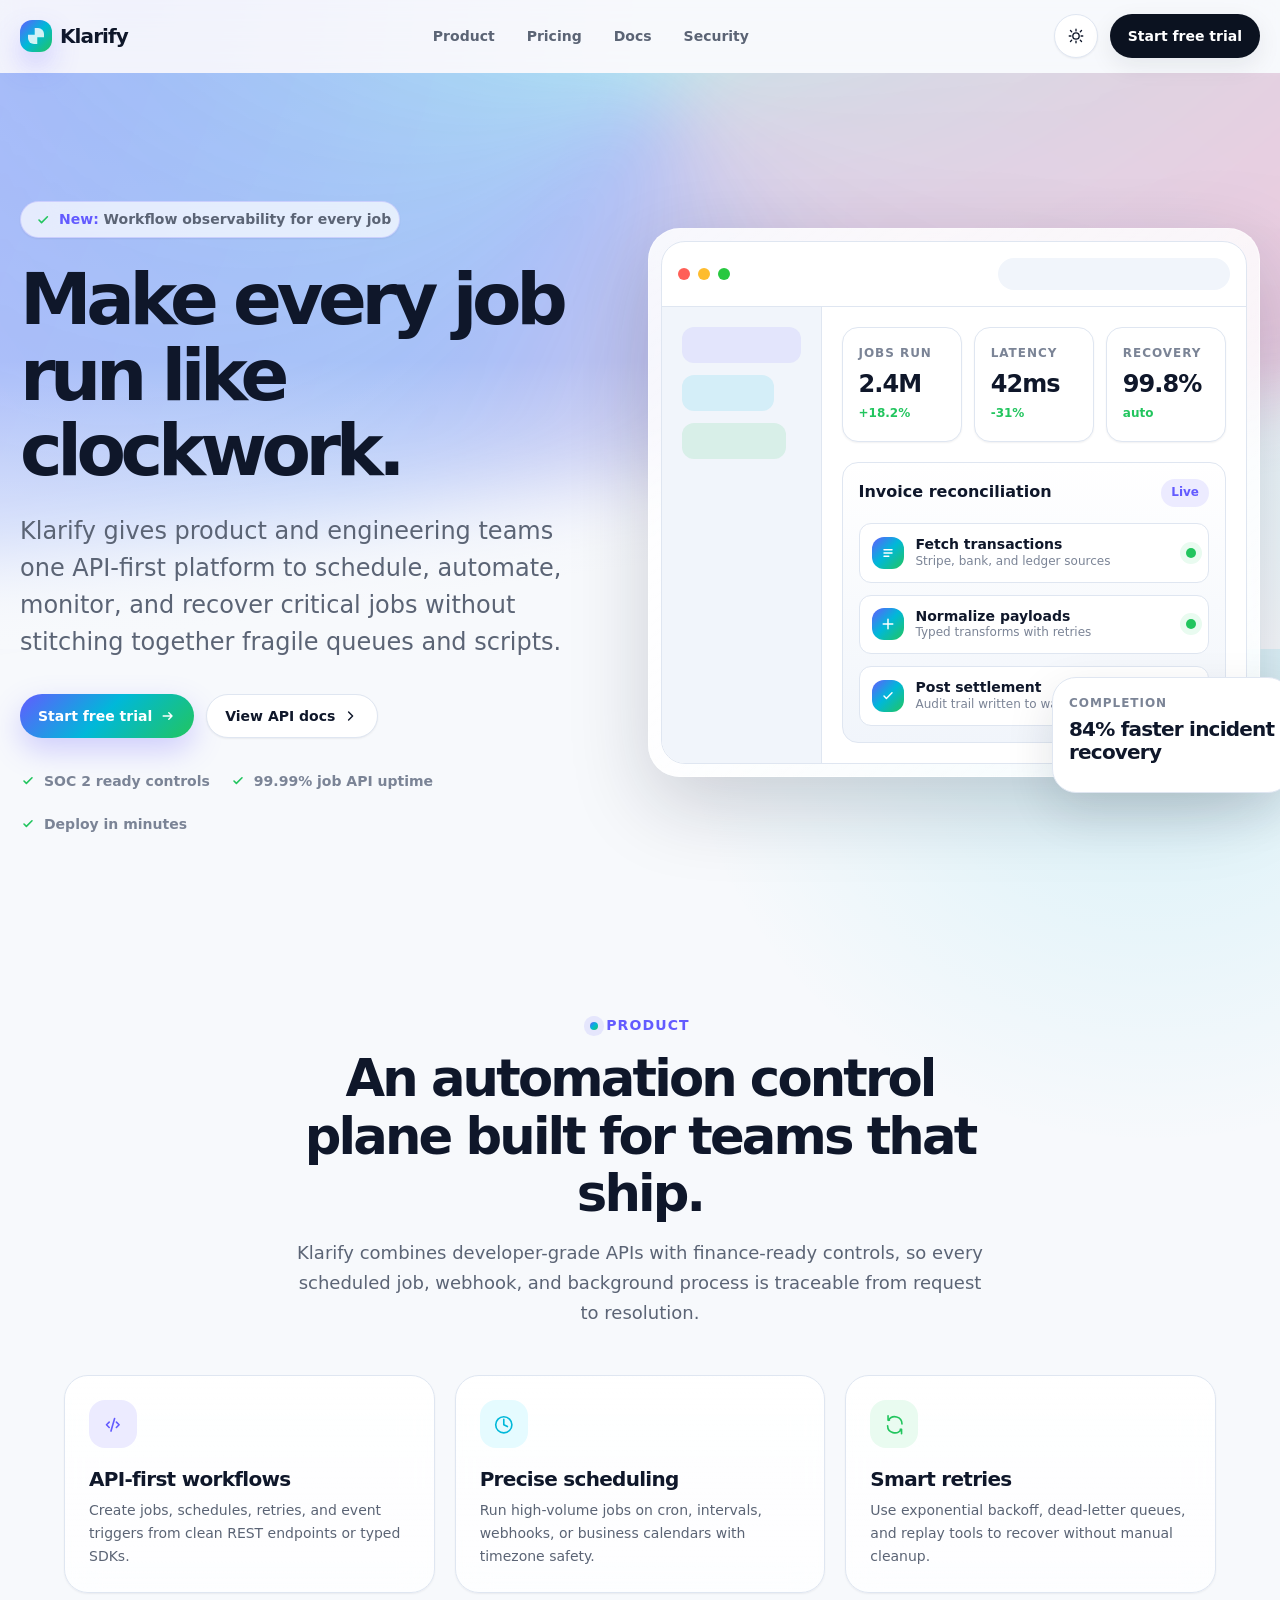
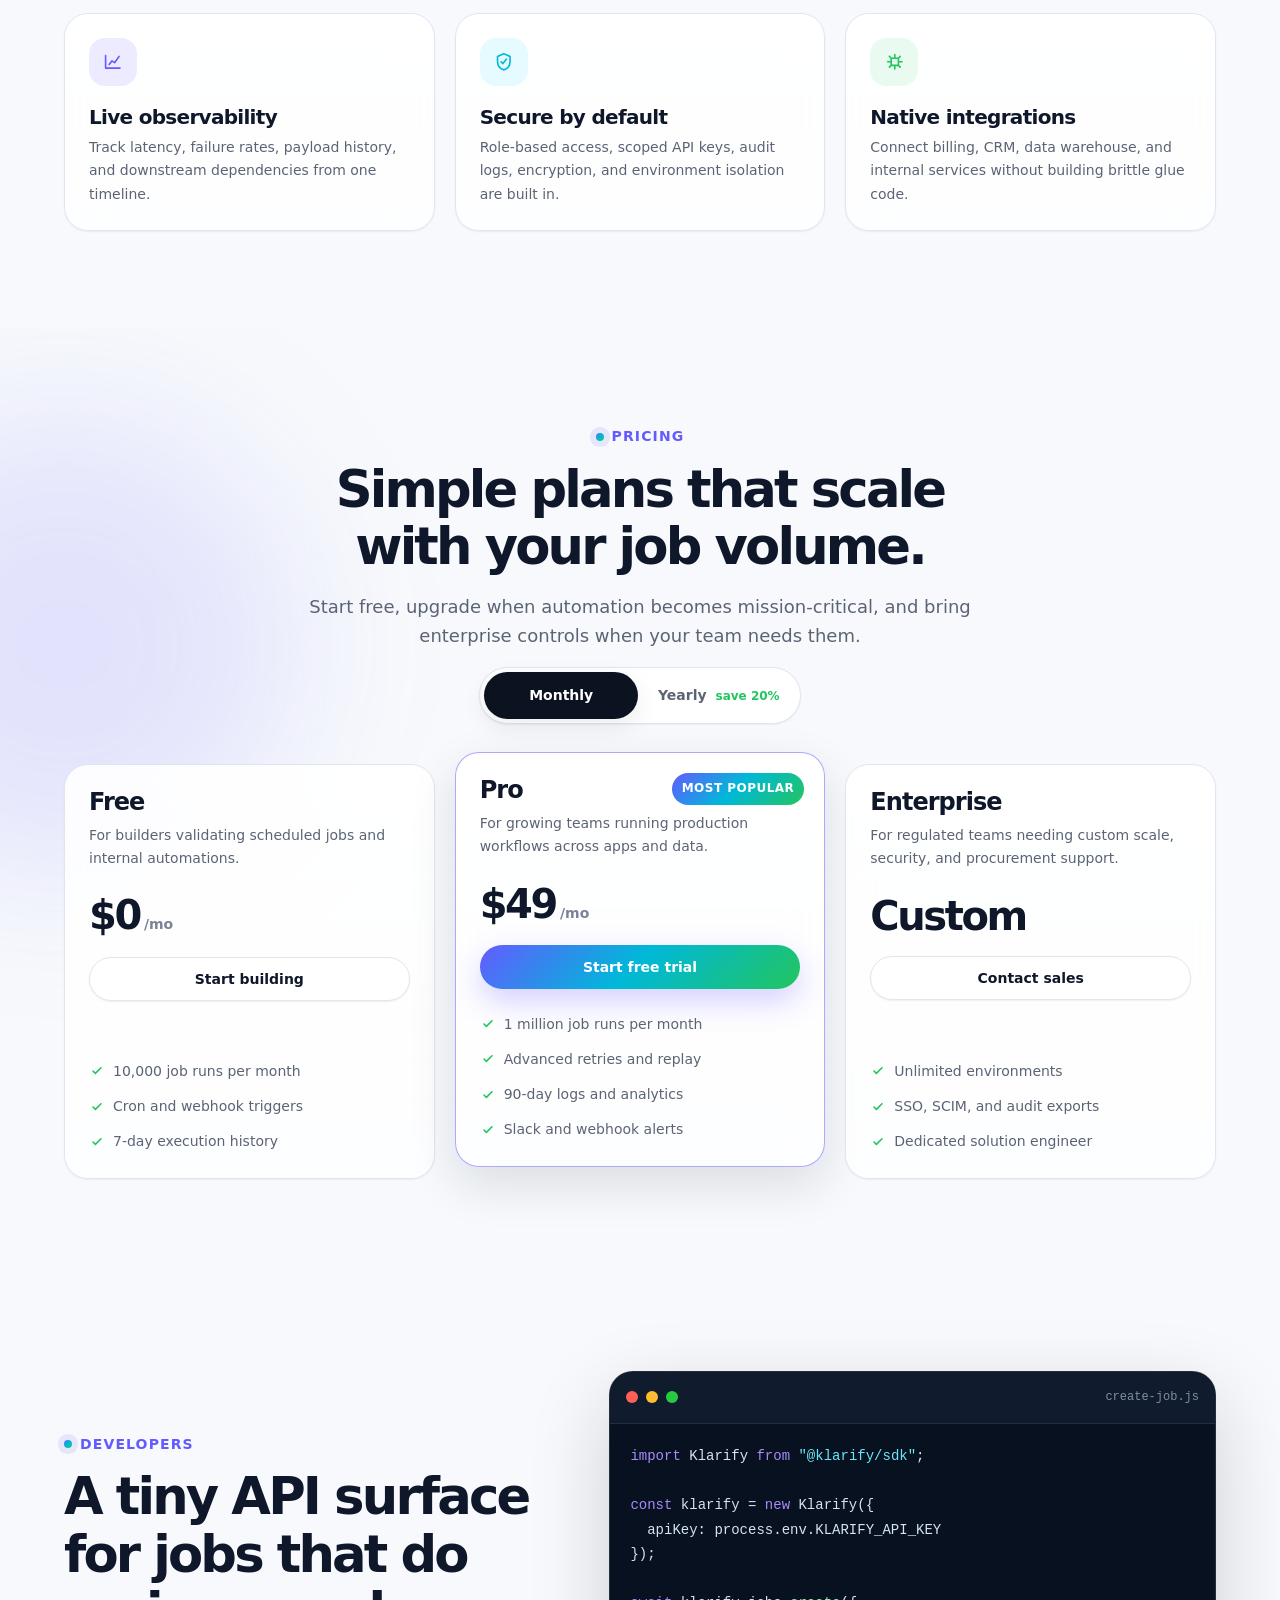
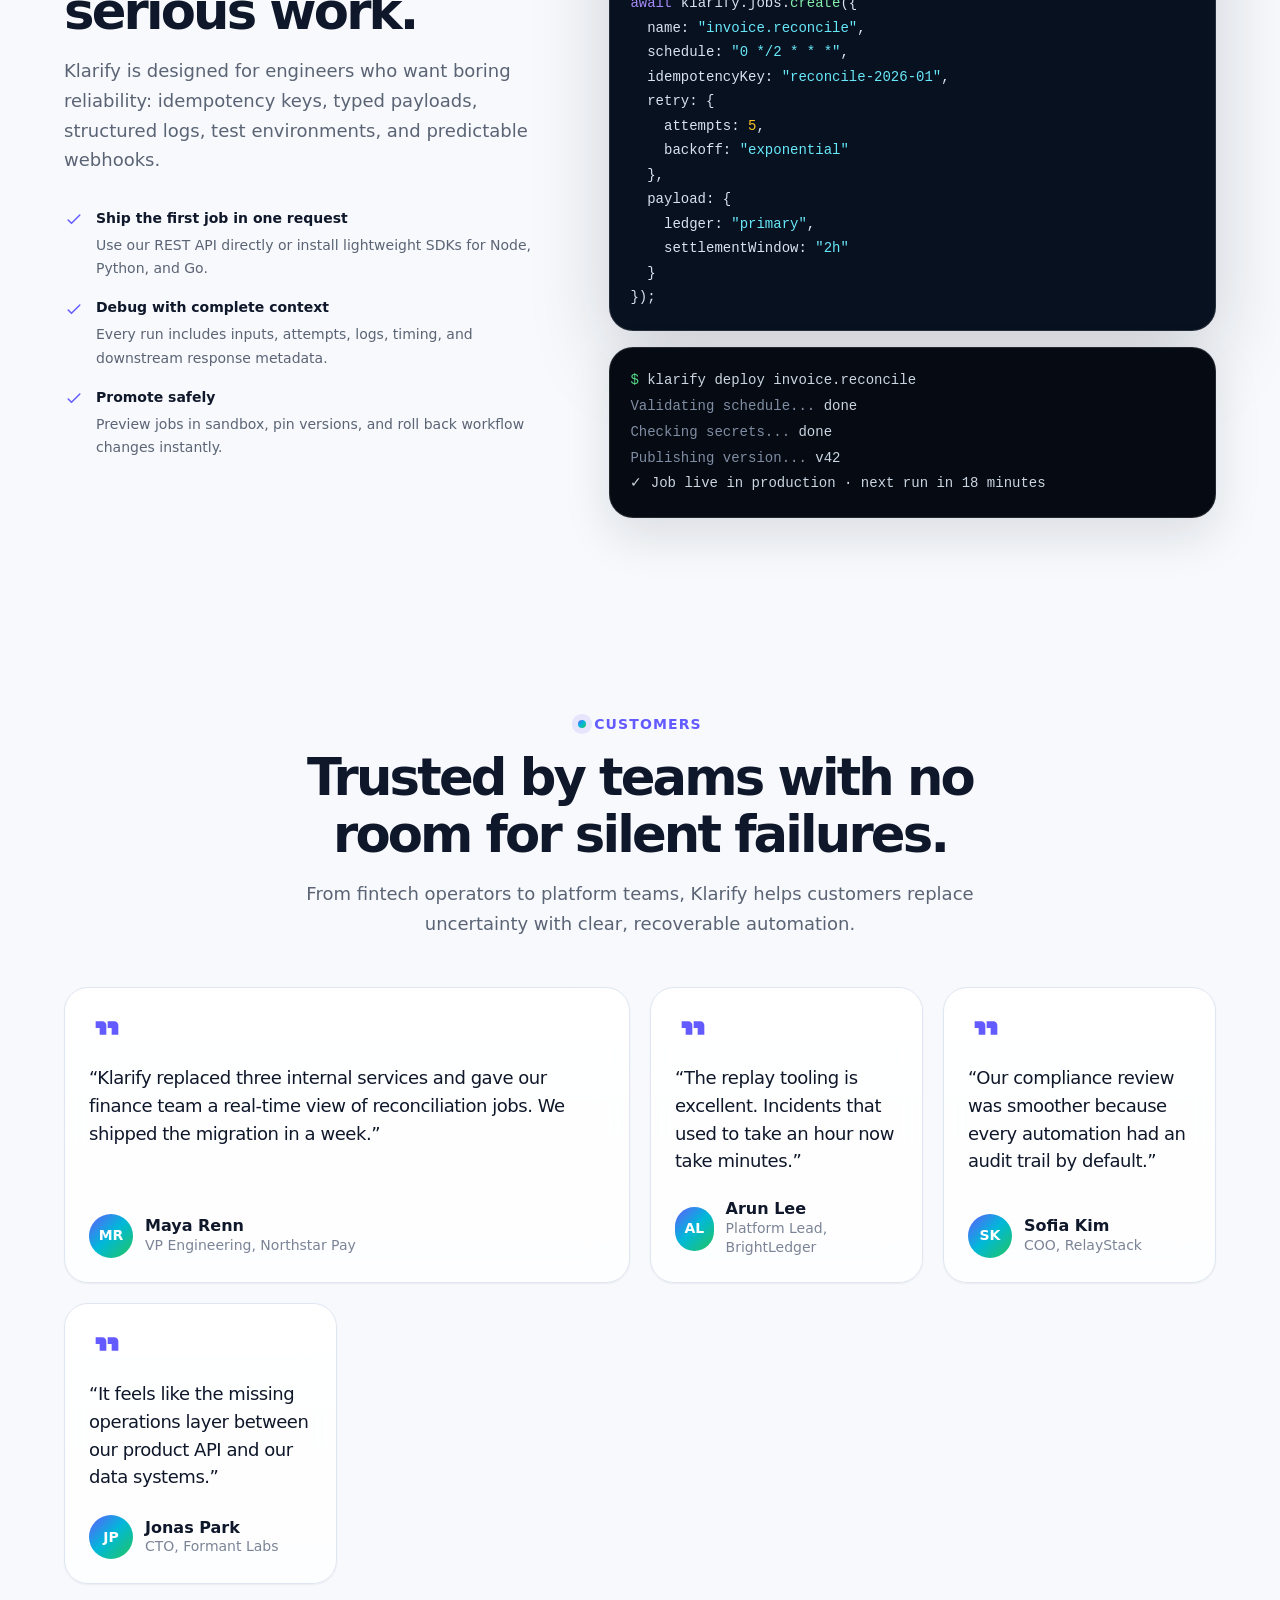
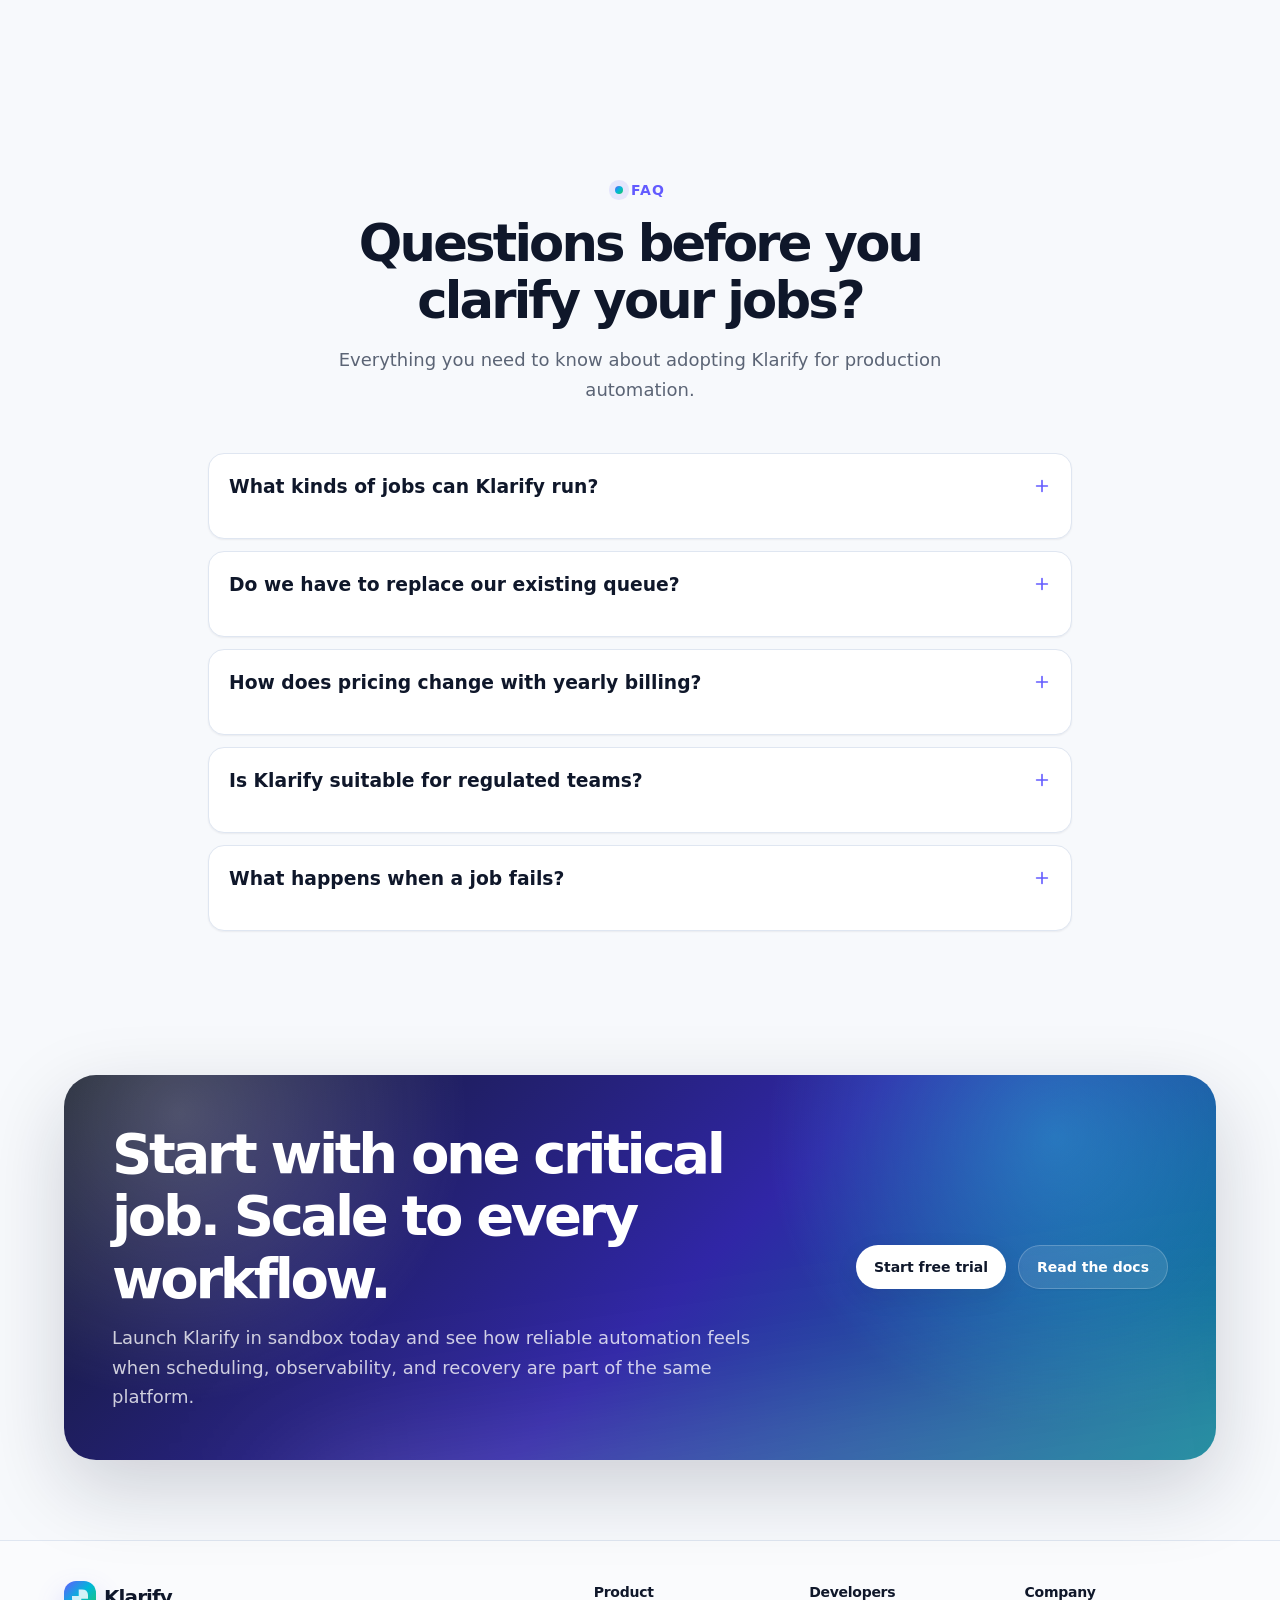
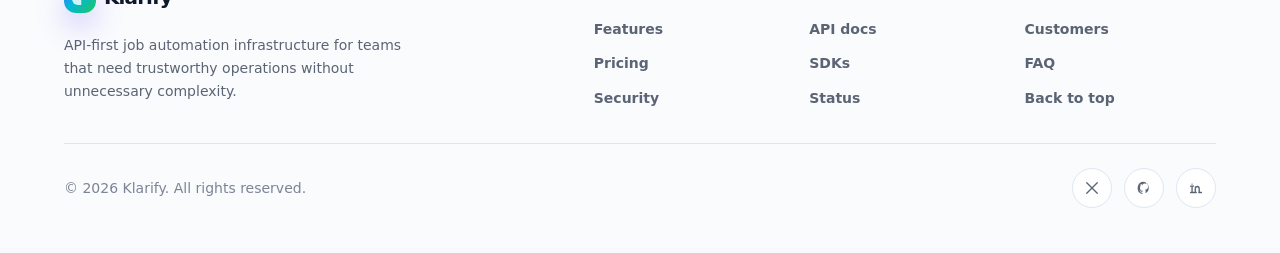
==== commit 47030999: "Generate site via Klar (3 files)" ====
--- a/index.html
+++ b/index.html
@@ -1,1834 +1,704 @@
 <!DOCTYPE html>
-<html lang="en">
+<html lang="en" data-theme="light">
 <head>
-  <meta charset="UTF-8" />
-  <meta name="viewport" content="width=device-width, initial-scale=1.0" />
-  <meta name="description" content="Klarify is a clean, API-first SaaS platform for automating workflows, securing operations, and helping teams ship faster." />
-  <title>Klarify — Make the job simpler</title>
-  <style>
-    :root {
-      --klarify-lp-x9a2-color-ink: #0a2540;
-      --klarify-lp-x9a2-color-muted: #425466;
-      --klarify-lp-x9a2-color-soft: #6b7c93;
-      --klarify-lp-x9a2-color-line: rgba(10, 37, 64, 0.1);
-      --klarify-lp-x9a2-color-page: #f6f9fc;
-      --klarify-lp-x9a2-color-panel: rgba(255, 255, 255, 0.82);
-      --klarify-lp-x9a2-color-white: #ffffff;
-      --klarify-lp-x9a2-color-blue: #635bff;
-      --klarify-lp-x9a2-color-purple: #7a5cff;
-      --klarify-lp-x9a2-color-teal: #00d4ff;
-      --klarify-lp-x9a2-color-green: #00b894;
-      --klarify-lp-x9a2-color-orange: #ffb86b;
-      --klarify-lp-x9a2-shadow-sm: 0 8px 24px rgba(10, 37, 64, 0.08);
-      --klarify-lp-x9a2-shadow-md: 0 18px 48px rgba(10, 37, 64, 0.12);
-      --klarify-lp-x9a2-shadow-lg: 0 30px 80px rgba(10, 37, 64, 0.18);
-      --klarify-lp-x9a2-radius-sm: 12px;
-      --klarify-lp-x9a2-radius-md: 18px;
-      --klarify-lp-x9a2-radius-lg: 28px;
-      --klarify-lp-x9a2-max-width: 1184px;
-      --klarify-lp-x9a2-transition: 260ms cubic-bezier(0.2, 0.8, 0.2, 1);
-    }
-
-    * {
-      box-sizing: border-box;
-    }
-
-    html {
-      scroll-behavior: smooth;
-    }
-
-    body {
-      margin: 0;
-      color: var(--klarify-lp-x9a2-color-ink);
-      background:
-        radial-gradient(circle at 8% 12%, rgba(0, 212, 255, 0.18), transparent 26rem),
-        radial-gradient(circle at 84% 6%, rgba(99, 91, 255, 0.16), transparent 30rem),
-        linear-gradient(180deg, #ffffff 0%, var(--klarify-lp-x9a2-color-page) 42%, #ffffff 100%);
-      font-family: Inter, ui-sans-serif, system-ui, -apple-system, BlinkMacSystemFont, "Segoe UI", sans-serif;
-      line-height: 1.5;
-      overflow-x: hidden;
-    }
-
-    a {
-      color: inherit;
-      text-decoration: none;
-    }
-
-    button,
-    input {
-      font: inherit;
-    }
-
-    button {
-      cursor: pointer;
-    }
-
-    img,
-    svg {
-      display: block;
-    }
-
-    ::selection {
-      color: #ffffff;
-      background: var(--klarify-lp-x9a2-color-blue);
-    }
-
-    .klarify-lp-x9a2-page-shell {
-      position: relative;
-      min-height: 100vh;
-      isolation: isolate;
-    }
-
-    .klarify-lp-x9a2-page-shell::before {
-      content: "";
-      position: absolute;
-      inset: 0 0 auto 0;
-      height: 720px;
-      background:
-        linear-gradient(115deg, rgba(99, 91, 255, 0.11), transparent 44%),
-        linear-gradient(150deg, rgba(0, 212, 255, 0.15), transparent 52%),
-        linear-gradient(92deg, transparent 0%, rgba(122, 92, 255, 0.08) 100%);
-      clip-path: polygon(0 0, 100% 0, 100% 72%, 0 100%);
-      z-index: -2;
-    }
-
-    .klarify-lp-x9a2-page-shell::after {
-      content: "";
-      position: absolute;
-      top: 120px;
-      right: -160px;
-      width: 520px;
-      height: 520px;
-      border-radius: 999px;
-      background: linear-gradient(135deg, rgba(99, 91, 255, 0.24), rgba(0, 212, 255, 0.12));
-      filter: blur(20px);
-      z-index: -1;
-    }
-
-    .klarify-lp-x9a2-skip-link {
-      position: absolute;
-      top: 12px;
-      left: 12px;
-      padding: 10px 14px;
-      border-radius: 999px;
-      color: #ffffff;
-      background: var(--klarify-lp-x9a2-color-ink);
-      transform: translateY(-140%);
-      transition: transform var(--klarify-lp-x9a2-transition);
-      z-index: 100;
-    }
-
-    .klarify-lp-x9a2-skip-link:focus {
-      transform: translateY(0);
-    }
-
-    .klarify-lp-x9a2-width-rail {
-      width: min(100% - 40px, var(--klarify-lp-x9a2-max-width));
-      margin-inline: auto;
-    }
-
-    .klarify-lp-x9a2-nav-frame {
-      position: sticky;
-      top: 0;
-      z-index: 50;
-      backdrop-filter: blur(18px);
-      background: rgba(255, 255, 255, 0.72);
-      border-bottom: 1px solid rgba(10, 37, 64, 0.06);
-    }
-
-    .klarify-lp-x9a2-nav-inner {
-      display: flex;
-      align-items: center;
-      justify-content: space-between;
-      gap: 24px;
-      min-height: 72px;
-    }
-
-    .klarify-lp-x9a2-brand-mark {
-      display: inline-flex;
-      align-items: center;
-      gap: 10px;
-      font-weight: 800;
-      letter-spacing: -0.04em;
-      font-size: 1.35rem;
-      color: var(--klarify-lp-x9a2-color-ink);
-    }
-
-    .klarify-lp-x9a2-brand-spark {
-      width: 28px;
-      height: 28px;
-      border-radius: 9px;
-      background:
-        radial-gradient(circle at 35% 28%, #ffffff 0 12%, transparent 13%),
-        linear-gradient(135deg, var(--klarify-lp-x9a2-color-blue), var(--klarify-lp-x9a2-color-teal));
-      box-shadow: 0 10px 24px rgba(99, 91, 255, 0.28);
-    }
-
-    .klarify-lp-x9a2-nav-links {
-      display: flex;
-      align-items: center;
-      justify-content: center;
-      gap: 28px;
-      color: var(--klarify-lp-x9a2-color-muted);
-      font-size: 0.95rem;
-      font-weight: 650;
-    }
-
-    .klarify-lp-x9a2-nav-anchor {
-      position: relative;
-      padding: 8px 0;
-      transition: color var(--klarify-lp-x9a2-transition);
-    }
-
-    .klarify-lp-x9a2-nav-anchor::after {
-      content: "";
-      position: absolute;
-      left: 0;
-      right: 0;
-      bottom: 1px;
-      height: 2px;
-      border-radius: 999px;
-      background: linear-gradient(90deg, var(--klarify-lp-x9a2-color-blue), var(--klarify-lp-x9a2-color-teal));
-      transform: scaleX(0);
-      transform-origin: right;
-      transition: transform var(--klarify-lp-x9a2-transition);
-    }
-
-    .klarify-lp-x9a2-nav-anchor:hover,
-    .klarify-lp-x9a2-nav-anchor:focus-visible {
-      color: var(--klarify-lp-x9a2-color-ink);
-    }
-
-    .klarify-lp-x9a2-nav-anchor:hover::after,
-    .klarify-lp-x9a2-nav-anchor:focus-visible::after {
-      transform: scaleX(1);
-      transform-origin: left;
-    }
-
-    .klarify-lp-x9a2-pill-action {
-      display: inline-flex;
-      align-items: center;
-      justify-content: center;
-      gap: 9px;
-      min-height: 44px;
-      padding: 0 18px;
-      border: 0;
-      border-radius: 999px;
-      color: #ffffff;
-      background: var(--klarify-lp-x9a2-color-ink);
-      box-shadow: 0 12px 28px rgba(10, 37, 64, 0.16);
-      font-weight: 750;
-      letter-spacing: -0.01em;
-      transition:
-        transform var(--klarify-lp-x9a2-transition),
-        box-shadow var(--klarify-lp-x9a2-transition),
-        background var(--klarify-lp-x9a2-transition);
-    }
-
-    .klarify-lp-x9a2-pill-action:hover,
-    .klarify-lp-x9a2-pill-action:focus-visible {
-      transform: translateY(-2px);
-      background: #122f4d;
-      box-shadow: 0 18px 36px rgba(10, 37, 64, 0.22);
-    }
-
-    .klarify-lp-x9a2-pill-action svg {
-      width: 16px;
-      height: 16px;
-    }
-
-    .klarify-lp-x9a2-ghost-action {
-      display: inline-flex;
-      align-items: center;
-      justify-content: center;
-      gap: 9px;
-      min-height: 44px;
-      padding: 0 18px;
-      border: 1px solid rgba(10, 37, 64, 0.12);
-      border-radius: 999px;
-      color: var(--klarify-lp-x9a2-color-ink);
-      background: rgba(255, 255, 255, 0.72);
-      box-shadow: 0 8px 22px rgba(10, 37, 64, 0.06);
-      font-weight: 750;
-      transition:
-        transform var(--klarify-lp-x9a2-transition),
-        box-shadow var(--klarify-lp-x9a2-transition),
-        border-color var(--klarify-lp-x9a2-transition);
-    }
-
-    .klarify-lp-x9a2-ghost-action:hover,
-    .klarify-lp-x9a2-ghost-action:focus-visible {
-      transform: translateY(-2px);
-      border-color: rgba(99, 91, 255, 0.28);
-      box-shadow: 0 16px 34px rgba(10, 37, 64, 0.1);
-    }
-
-    .klarify-lp-x9a2-mobile-trigger {
-      display: none;
-      width: 44px;
-      height: 44px;
-      border: 1px solid rgba(10, 37, 64, 0.1);
-      border-radius: 999px;
-      background: rgba(255, 255, 255, 0.78);
-      color: var(--klarify-lp-x9a2-color-ink);
-    }
-
-    .klarify-lp-x9a2-mobile-trigger svg {
-      width: 22px;
-      height: 22px;
-      margin: auto;
-    }
-
-    .klarify-lp-x9a2-hero-grid {
-      display: grid;
-      grid-template-columns: minmax(0, 1fr) minmax(360px, 0.9fr);
-      align-items: center;
-      gap: 56px;
-      padding: 104px 0 88px;
-    }
-
-    .klarify-lp-x9a2-eyebrow {
-      display: inline-flex;
-      align-items: center;
-      gap: 10px;
-      padding: 7px 12px;
-      border: 1px solid rgba(99, 91, 255, 0.14);
-      border-radius: 999px;
-      color: #314b6b;
-      background: rgba(255, 255, 255, 0.64);
-      box-shadow: 0 8px 22px rgba(99, 91, 255, 0.08);
-      font-size: 0.87rem;
-      font-weight: 750;
-    }
-
-    .klarify-lp-x9a2-eyebrow-dot {
-      width: 8px;
-      height: 8px;
-      border-radius: 999px;
-      background: var(--klarify-lp-x9a2-color-green);
-      box-shadow: 0 0 0 5px rgba(0, 184, 148, 0.12);
-    }
-
-    .klarify-lp-x9a2-hero-heading {
-      max-width: 760px;
-      margin: 24px 0 20px;
-      font-size: clamp(3.2rem, 7vw, 6.85rem);
-      line-height: 0.93;
-      letter-spacing: -0.075em;
-      font-weight: 850;
-    }
-
-    .klarify-lp-x9a2-gradient-text {
-      color: transparent;
-      background: linear-gradient(105deg, #0a2540 10%, var(--klarify-lp-x9a2-color-blue) 48%, #00a7c7 90%);
-      -webkit-background-clip: text;
-      background-clip: text;
-    }
-
-    .klarify-lp-x9a2-hero-copy {
-      max-width: 640px;
-      margin: 0;
-      color: var(--klarify-lp-x9a2-color-muted);
-      font-size: clamp(1.08rem, 2vw, 1.28rem);
-      line-height: 1.65;
-    }
-
-    .klarify-lp-x9a2-hero-actions {
-      display: flex;
-      flex-wrap: wrap;
-      gap: 14px;
-      margin-top: 32px;
-    }
-
-    .klarify-lp-x9a2-proof-row {
-      display: flex;
-      flex-wrap: wrap;
-      gap: 18px;
-      margin-top: 38px;
-      color: var(--klarify-lp-x9a2-color-soft);
-      font-size: 0.92rem;
-      font-weight: 700;
-    }
-
-    .klarify-lp-x9a2-proof-item {
-      display: inline-flex;
-      align-items: center;
-      gap: 8px;
-    }
-
-    .klarify-lp-x9a2-proof-item svg {
-      width: 18px;
-      height: 18px;
-      color: var(--klarify-lp-x9a2-color-green);
-    }
-
-    .klarify-lp-x9a2-ui-stage {
-      position: relative;
-      perspective: 1200px;
-    }
-
-    .klarify-lp-x9a2-ui-glow {
-      position: absolute;
-      inset: 12% -8% -8% 14%;
-      border-radius: 42px;
-      background: linear-gradient(135deg, rgba(99, 91, 255, 0.28), rgba(0, 212, 255, 0.22));
-      filter: blur(42px);
-      transform: rotate(-8deg);
-      z-index: -1;
-    }
-
-    .klarify-lp-x9a2-product-panel {
-      overflow: hidden;
-      border: 1px solid rgba(255, 255, 255, 0.76);
-      border-radius: 28px;
-      background: rgba(255, 255, 255, 0.72);
-      box-shadow: var(--klarify-lp-x9a2-shadow-lg);
-      transform:
-        rotateX(var(--klarify-lp-x9a2-tilt-x, 0deg))
-        rotateY(var(--klarify-lp-x9a2-tilt-y, 0deg));
-      transition: transform 180ms ease, box-shadow var(--klarify-lp-x9a2-transition);
-      backdrop-filter: blur(24px);
-    }
-
-    .klarify-lp-x9a2-product-panel:hover {
-      box-shadow: 0 36px 92px rgba(10, 37, 64, 0.22);
-    }
-
-    .klarify-lp-x9a2-product-topbar {
-      display: flex;
-      align-items: center;
-      justify-content: space-between;
-      padding: 18px 18px 14px;
-      border-bottom: 1px solid rgba(10, 37, 64, 0.08);
-    }
-
-    .klarify-lp-x9a2-window-controls {
-      display: flex;
-      gap: 7px;
-    }
-
-    .klarify-lp-x9a2-window-dot {
-      width: 11px;
-      height: 11px;
-      border-radius: 50%;
-      background: #ff6b6b;
-    }
-
-    .klarify-lp-x9a2-window-dot:nth-child(2) {
-      background: #ffd166;
-    }
-
-    .klarify-lp-x9a2-window-dot:nth-child(3) {
-      background: #06d6a0;
-    }
-
-    .klarify-lp-x9a2-product-status {
-      display: inline-flex;
-      align-items: center;
-      gap: 7px;
-      color: var(--klarify-lp-x9a2-color-soft);
-      font-size: 0.78rem;
-      font-weight: 800;
-    }
-
-    .klarify-lp-x9a2-product-status::before {
-      content: "";
-      width: 8px;
-      height: 8px;
-      border-radius: 999px;
-      background: var(--klarify-lp-x9a2-color-green);
-      box-shadow: 0 0 0 4px rgba(0, 184, 148, 0.12);
-    }
-
-    .klarify-lp-x9a2-product-body {
-      display: grid;
-      grid-template-columns: 0.82fr 1.18fr;
-      min-height: 420px;
-    }
-
-    .klarify-lp-x9a2-product-sidebar {
-      padding: 22px;
-      background:
-        linear-gradient(180deg, rgba(246, 249, 252, 0.96), rgba(255, 255, 255, 0.82));
-      border-right: 1px solid rgba(10, 37, 64, 0.08);
-    }
-
-    .klarify-lp-x9a2-product-menu-row {
-      display: flex;
-      align-items: center;
-      gap: 10px;
-      padding: 11px 12px;
-      margin-bottom: 8px;
-      border-radius: 12px;
-      color: var(--klarify-lp-x9a2-color-muted);
-      font-size: 0.86rem;
-      font-weight: 750;
-    }
-
-    .klarify-lp-x9a2-product-menu-row:first-child {
-      color: var(--klarify-lp-x9a2-color-blue);
-      background: rgba(99, 91, 255, 0.09);
-    }
-
-    .klarify-lp-x9a2-product-menu-icon {
-      width: 24px;
-      height: 24px;
-      border-radius: 8px;
-      background: linear-gradient(135deg, rgba(99, 91, 255, 0.2), rgba(0, 212, 255, 0.14));
-    }
-
-    .klarify-lp-x9a2-product-main {
-      padding: 24px;
-    }
-
-    .klarify-lp-x9a2-metric-grid {
-      display: grid;
-      grid-template-columns: repeat(2, 1fr);
-      gap: 14px;
-    }
-
-    .klarify-lp-x9a2-metric-tile {
-      padding: 16px;
-      border: 1px solid rgba(10, 37, 64, 0.08);
-      border-radius: 18px;
-      background: rgba(255, 255, 255, 0.82);
-      box-shadow: 0 8px 20px rgba(10, 37, 64, 0.05);
-    }
-
-    .klarify-lp-x9a2-metric-label {
-      margin: 0 0 10px;
-      color: var(--klarify-lp-x9a2-color-soft);
-      font-size: 0.76rem;
-      font-weight: 800;
-      text-transform: uppercase;
-      letter-spacing: 0.08em;
-    }
-
-    .klarify-lp-x9a2-metric-value {
-      margin: 0;
-      font-size: 1.6rem;
-      line-height: 1;
-      letter-spacing: -0.04em;
-      font-weight: 850;
-    }
-
-    .klarify-lp-x9a2-chart-box {
-      position: relative;
-      height: 170px;
-      margin-top: 16px;
-      padding: 18px;
-      border: 1px solid rgba(10, 37, 64, 0.08);
-      border-radius: 20px;
-      background:
-        linear-gradient(rgba(99, 91, 255, 0.07) 1px, transparent 1px),
-        linear-gradient(90deg, rgba(99, 91, 255, 0.07) 1px, transparent 1px),
-        rgba(255, 255, 255, 0.78);
-      background-size: 34px 34px;
-      overflow: hidden;
-    }
-
-    .klarify-lp-x9a2-chart-line {
-      position: absolute;
-      left: 18px;
-      right: 18px;
-      bottom: 34px;
-      height: 88px;
-      border-radius: 999px;
-      background: linear-gradient(90deg, transparent, rgba(99, 91, 255, 0.14), transparent);
-      clip-path: polygon(0 70%, 16% 54%, 30% 58%, 46% 28%, 62% 38%, 78% 14%, 100% 22%, 100% 100%, 0 100%);
-    }
-
-    .klarify-lp-x9a2-chart-line::after {
-      content: "";
-      position: absolute;
-      inset: 0;
-      border-top: 4px solid var(--klarify-lp-x9a2-color-blue);
-      border-radius: 60% 40% 0 0;
-      transform: skewY(-7deg) translateY(16px);
-    }
-
-    .klarify-lp-x9a2-activity-list {
-      display: grid;
-      gap: 10px;
-      margin-top: 16px;
-    }
-
-    .klarify-lp-x9a2-activity-row {
-      display: flex;
-      align-items: center;
-      justify-content: space-between;
-      gap: 12px;
-      padding: 11px 12px;
-      border-radius: 14px;
-      background: rgba(246, 249, 252, 0.82);
-      color: var(--klarify-lp-x9a2-color-muted);
-      font-size: 0.82rem;
-      font-weight: 750;
-    }
-
-    .klarify-lp-x9a2-activity-badge {
-      padding: 4px 8px;
-      border-radius: 999px;
-      color: #007d6b;
-      background: rgba(0, 184, 148, 0.12);
-      font-size: 0.72rem;
-      font-weight: 850;
-    }
-
-    .klarify-lp-x9a2-section-band {
-      padding: 96px 0;
-    }
-
-    .klarify-lp-x9a2-section-head {
-      max-width: 720px;
-      margin-bottom: 44px;
-    }
-
-    .klarify-lp-x9a2-section-kicker {
-      margin: 0 0 12px;
-      color: var(--klarify-lp-x9a2-color-blue);
-      font-size: 0.9rem;
-      font-weight: 850;
-      letter-spacing: 0.08em;
-      text-transform: uppercase;
-    }
-
-    .klarify-lp-x9a2-section-heading {
-      margin: 0;
-      font-size: clamp(2.2rem, 4vw, 4rem);
-      line-height: 1.02;
-      letter-spacing: -0.06em;
-      font-weight: 850;
-    }
-
-    .klarify-lp-x9a2-section-copy {
-      margin: 16px 0 0;
-      color: var(--klarify-lp-x9a2-color-muted);
-      font-size: 1.08rem;
-      line-height: 1.7;
-    }
-
-    .klarify-lp-x9a2-feature-grid {
-      display: grid;
-      grid-template-columns: repeat(3, 1fr);
-      gap: 22px;
-    }
-
-    .klarify-lp-x9a2-feature-tile {
-      position: relative;
-      min-height: 248px;
-      padding: 26px;
-      border: 1px solid rgba(10, 37, 64, 0.08);
-      border-radius: var(--klarify-lp-x9a2-radius-lg);
-      background:
-        radial-gradient(circle at var(--klarify-lp-x9a2-pointer-x, 50%) var(--klarify-lp-x9a2-pointer-y, 0%), rgba(99, 91, 255, 0.12), transparent 36%),
-        rgba(255, 255, 255, 0.76);
-      box-shadow: var(--klarify-lp-x9a2-shadow-sm);
-      transition:
-        transform var(--klarify-lp-x9a2-transition),
-        box-shadow var(--klarify-lp-x9a2-transition),
-        border-color var(--klarify-lp-x9a2-transition);
-      overflow: hidden;
-    }
-
-    .klarify-lp-x9a2-feature-tile:hover {
-      transform: translateY(-6px);
-      border-color: rgba(99, 91, 255, 0.18);
-      box-shadow: var(--klarify-lp-x9a2-shadow-md);
-    }
-
-    .klarify-lp-x9a2-feature-icon {
-      display: inline-grid;
-      place-items: center;
-      width: 48px;
-      height: 48px;
-      margin-bottom: 22px;
-      border-radius: 16px;
-      color: var(--klarify-lp-x9a2-color-blue);
-      background: linear-gradient(135deg, rgba(99, 91, 255, 0.13), rgba(0, 212, 255, 0.1));
-    }
-
-    .klarify-lp-x9a2-feature-icon svg {
-      width: 24px;
-      height: 24px;
-    }
-
-    .klarify-lp-x9a2-feature-name {
-      margin: 0 0 10px;
-      font-size: 1.14rem;
-      letter-spacing: -0.03em;
-      font-weight: 850;
-    }
-
-    .klarify-lp-x9a2-feature-detail {
-      margin: 0;
-      color: var(--klarify-lp-x9a2-color-muted);
-      line-height: 1.68;
-    }
-
-    .klarify-lp-x9a2-pricing-panel {
-      border-radius: 36px;
-      padding: 40px;
-      background:
-        radial-gradient(circle at 14% 0%, rgba(0, 212, 255, 0.18), transparent 34%),
-        radial-gradient(circle at 88% 16%, rgba(99, 91, 255, 0.16), transparent 34%),
-        rgba(255, 255, 255, 0.74);
-      border: 1px solid rgba(255, 255, 255, 0.74);
-      box-shadow: var(--klarify-lp-x9a2-shadow-md);
-    }
-
-    .klarify-lp-x9a2-pricing-topline {
-      display: flex;
-      align-items: end;
-      justify-content: space-between;
-      gap: 24px;
-      margin-bottom: 32px;
-    }
-
-    .klarify-lp-x9a2-billing-switch {
-      display: inline-flex;
-      align-items: center;
-      padding: 5px;
-      border: 1px solid rgba(10, 37, 64, 0.1);
-      border-radius: 999px;
-      background: rgba(255, 255, 255, 0.74);
-      box-shadow: 0 8px 22px rgba(10, 37, 64, 0.06);
-    }
-
-    .klarify-lp-x9a2-billing-choice {
-      min-height: 38px;
-      padding: 0 16px;
-      border: 0;
-      border-radius: 999px;
-      color: var(--klarify-lp-x9a2-color-muted);
-      background: transparent;
-      font-size: 0.92rem;
-      font-weight: 800;
-      transition:
-        color var(--klarify-lp-x9a2-transition),
-        background var(--klarify-lp-x9a2-transition),
-        box-shadow var(--klarify-lp-x9a2-transition);
-    }
-
-    .klarify-lp-x9a2-billing-choice[aria-pressed="true"] {
-      color: #ffffff;
-      background: var(--klarify-lp-x9a2-color-ink);
-      box-shadow: 0 8px 18px rgba(10, 37, 64, 0.18);
-    }
-
-    .klarify-lp-x9a2-plan-grid {
-      display: grid;
-      grid-template-columns: repeat(3, 1fr);
-      gap: 18px;
-    }
-
-    .klarify-lp-x9a2-plan-tile {
-      position: relative;
-      padding: 28px;
-      border: 1px solid rgba(10, 37, 64, 0.08);
-      border-radius: 28px;
-      background: rgba(255, 255, 255, 0.82);
-      box-shadow: 0 12px 32px rgba(10, 37, 64, 0.07);
-      transition:
-        transform var(--klarify-lp-x9a2-transition),
-        box-shadow var(--klarify-lp-x9a2-transition),
-        border-color var(--klarify-lp-x9a2-transition);
-    }
-
-    .klarify-lp-x9a2-plan-tile:hover {
-      transform: translateY(-6px);
-      border-color: rgba(99, 91, 255, 0.16);
-      box-shadow: var(--klarify-lp-x9a2-shadow-md);
-    }
-
-    .klarify-lp-x9a2-plan-tile--spotlight {
-      color: #ffffff;
-      background:
-        radial-gradient(circle at 20% 0%, rgba(0, 212, 255, 0.24), transparent 38%),
-        linear-gradient(145deg, #0a2540, #172b85 58%, #5d4dff);
-      box-shadow: 0 24px 64px rgba(99, 91, 255, 0.28);
-      transform: translateY(-10px);
-    }
-
-    .klarify-lp-x9a2-plan-tile--spotlight:hover {
-      transform: translateY(-16px);
-    }
-
-    .klarify-lp-x9a2-plan-ribbon {
-      position: absolute;
-      top: 18px;
-      right: 18px;
-      padding: 6px 10px;
-      border-radius: 999px;
-      color: #081f35;
-      background: #8ff7d5;
-      font-size: 0.72rem;
-      font-weight: 900;
-      letter-spacing: 0.05em;
-      text-transform: uppercase;
-    }
-
-    .klarify-lp-x9a2-plan-name {
-      margin: 0 0 8px;
-      font-size: 1.22rem;
-      letter-spacing: -0.035em;
-      font-weight: 850;
-    }
-
-    .klarify-lp-x9a2-plan-summary {
-      min-height: 56px;
-      margin: 0 0 22px;
-      color: var(--klarify-lp-x9a2-color-muted);
-      line-height: 1.65;
-    }
-
-    .klarify-lp-x9a2-plan-tile--spotlight .klarify-lp-x9a2-plan-summary {
-      color: rgba(255, 255, 255, 0.76);
-    }
-
-    .klarify-lp-x9a2-plan-price {
-      display: flex;
-      align-items: baseline;
-      gap: 5px;
-      margin-bottom: 24px;
-    }
-
-    .klarify-lp-x9a2-plan-amount {
-      font-size: 3rem;
-      line-height: 1;
-      letter-spacing: -0.07em;
-      font-weight: 850;
-    }
-
-    .klarify-lp-x9a2-plan-period {
-      color: var(--klarify-lp-x9a2-color-soft);
-      font-weight: 750;
-    }
-
-    .klarify-lp-x9a2-plan-tile--spotlight .klarify-lp-x9a2-plan-period {
-      color: rgba(255, 255, 255, 0.72);
-    }
-
-    .klarify-lp-x9a2-plan-list {
-      display: grid;
-      gap: 12px;
-      margin: 24px 0 0;
-      padding: 0;
-      list-style: none;
-    }
-
-    .klarify-lp-x9a2-plan-list li {
-      display: flex;
-      align-items: flex-start;
-      gap: 10px;
-      color: var(--klarify-lp-x9a2-color-muted);
-      font-weight: 650;
-    }
-
-    .klarify-lp-x9a2-plan-tile--spotlight .klarify-lp-x9a2-plan-list li {
-      color: rgba(255, 255, 255, 0.82);
-    }
-
-    .klarify-lp-x9a2-plan-list svg {
-      flex: 0 0 auto;
-      width: 18px;
-      height: 18px;
-      margin-top: 3px;
-      color: var(--klarify-lp-x9a2-color-green);
-    }
-
-    .klarify-lp-x9a2-plan-tile--spotlight .klarify-lp-x9a2-pill-action {
-      color: var(--klarify-lp-x9a2-color-ink);
-      background: #ffffff;
-      box-shadow: 0 14px 34px rgba(0, 0, 0, 0.18);
-    }
-
-    .klarify-lp-x9a2-dev-grid {
-      display: grid;
-      grid-template-columns: minmax(0, 0.85fr) minmax(360px, 1.15fr);
-      gap: 44px;
-      align-items: center;
-    }
-
-    .klarify-lp-x9a2-code-shell {
-      overflow: hidden;
-      border-radius: 28px;
-      border: 1px solid rgba(255, 255, 255, 0.12);
-      background: #081826;
-      box-shadow: var(--klarify-lp-x9a2-shadow-lg);
-    }
-
-    .klarify-lp-x9a2-code-toolbar {
-      display: flex;
-      align-items: center;
-      justify-content: space-between;
-      padding: 16px 18px;
-      border-bottom: 1px solid rgba(255, 255, 255, 0.08);
-      background: rgba(255, 255, 255, 0.04);
-    }
-
-    .klarify-lp-x9a2-code-label {
-      color: rgba(255, 255, 255, 0.72);
-      font-size: 0.84rem;
-      font-weight: 800;
-    }
-
-    .klarify-lp-x9a2-code-copy {
-      border: 0;
-      border-radius: 999px;
-      padding: 8px 12px;
-      color: #c7f9ff;
-      background: rgba(0, 212, 255, 0.12);
-      font-size: 0.8rem;
-      font-weight: 850;
-      transition: background var(--klarify-lp-x9a2-transition), transform var(--klarify-lp-x9a2-transition);
-    }
-
-    .klarify-lp-x9a2-code-copy:hover,
-    .klarify-lp-x9a2-code-copy:focus-visible {
-      transform: translateY(-1px);
-      background: rgba(0, 212, 255, 0.18);
-    }
-
-    .klarify-lp-x9a2-code-block {
-      margin: 0;
-      padding: 24px;
-      overflow: auto;
-      color: #d6e7ff;
-      font: 500 0.92rem/1.75 ui-monospace, SFMono-Regular, Menlo, Monaco, Consolas, "Liberation Mono", monospace;
-    }
-
-    .klarify-lp-x9a2-code-token-purple {
-      color: #b69cff;
-    }
-
-    .klarify-lp-x9a2-code-token-blue {
-      color: #73d7ff;
-    }
-
-    .klarify-lp-x9a2-code-token-green {
-      color: #8ff7d5;
-    }
-
-    .klarify-lp-x9a2-code-token-orange {
-      color: #ffd18c;
-    }
-
-    .klarify-lp-x9a2-terminal-box {
-      margin: 18px;
-      padding: 18px;
-      border-radius: 18px;
-      background: rgba(0, 0, 0, 0.24);
-      color: rgba(255, 255, 255, 0.76);
-      font: 600 0.86rem/1.7 ui-monospace, SFMono-Regular, Menlo, Monaco, Consolas, monospace;
-    }
-
-    .klarify-lp-x9a2-terminal-prompt {
-      color: #8ff7d5;
-    }
-
-    .klarify-lp-x9a2-testimonial-grid {
-      display: grid;
-      grid-template-columns: repeat(4, 1fr);
-      gap: 18px;
-    }
-
-    .klarify-lp-x9a2-quote-tile {
-      padding: 24px;
-      border: 1px solid rgba(10, 37, 64, 0.08);
-      border-radius: 26px;
-      background: rgba(255, 255, 255, 0.78);
-      box-shadow: var(--klarify-lp-x9a2-shadow-sm);
-    }
-
-    .klarify-lp-x9a2-quote-text {
-      margin: 0;
-      color: #243b53;
-      line-height: 1.7;
-      font-weight: 650;
-    }
-
-    .klarify-lp-x9a2-quote-person {
-      display: flex;
-      align-items: center;
-      gap: 12px;
-      margin-top: 22px;
-    }
-
-    .klarify-lp-x9a2-avatar-mark {
-      display: grid;
-      place-items: center;
-      width: 42px;
-      height: 42px;
-      border-radius: 14px;
-      color: #ffffff;
-      background: linear-gradient(135deg, var(--klarify-lp-x9a2-color-blue), var(--klarify-lp-x9a2-color-teal));
-      font-weight: 900;
-    }
-
-    .klarify-lp-x9a2-quote-name {
-      margin: 0;
-      font-weight: 850;
-      letter-spacing: -0.02em;
-    }
-
-    .klarify-lp-x9a2-quote-role {
-      margin: 2px 0 0;
-      color: var(--klarify-lp-x9a2-color-soft);
-      font-size: 0.86rem;
-      font-weight: 700;
-    }
-
-    .klarify-lp-x9a2-faq-shell {
-      max-width: 860px;
-      margin-inline: auto;
-    }
-
-    .klarify-lp-x9a2-faq-shell .klarify-lp-x9a2-section-head {
-      margin-inline: auto;
-      text-align: center;
-    }
-
-    .klarify-lp-x9a2-faq-list {
-      display: grid;
-      gap: 14px;
-    }
-
-    .klarify-lp-x9a2-faq-item {
-      border: 1px solid rgba(10, 37, 64, 0.08);
-      border-radius: 20px;
-      background: rgba(255, 255, 255, 0.8);
-      box-shadow: 0 10px 26px rgba(10, 37, 64, 0.05);
-      overflow: hidden;
-    }
-
-    .klarify-lp-x9a2-faq-question {
-      display: flex;
-      align-items: center;
-      justify-content: space-between;
-      width: 100%;
-      gap: 20px;
-      padding: 20px 22px;
-      border: 0;
-      color: var(--klarify-lp-x9a2-color-ink);
-      background: transparent;
-      text-align: left;
-      font-weight: 850;
-      letter-spacing: -0.02em;
-    }
-
-    .klarify-lp-x9a2-faq-question svg {
-      flex: 0 0 auto;
-      width: 20px;
-      height: 20px;
-      color: var(--klarify-lp-x9a2-color-blue);
-      transition: transform var(--klarify-lp-x9a2-transition);
-    }
-
-    .klarify-lp-x9a2-faq-question[aria-expanded="true"] svg {
-      transform: rotate(45deg);
-    }
-
-    .klarify-lp-x9a2-faq-answer {
-      display: grid;
-      grid-template-rows: 0fr;
-      transition: grid-template-rows 300ms ease;
-    }
-
-    .klarify-lp-x9a2-faq-question[aria-expanded="true"] + .klarify-lp-x9a2-faq-answer {
-      grid-template-rows: 1fr;
-    }
-
-    .klarify-lp-x9a2-faq-answer-inner {
-      overflow: hidden;
-    }
-
-    .klarify-lp-x9a2-faq-answer-inner p {
-      margin: 0;
-      padding: 0 22px 22px;
-      color: var(--klarify-lp-x9a2-color-muted);
-      line-height: 1.72;
-    }
-
-    .klarify-lp-x9a2-footer-frame {
-      padding: 56px 0 40px;
-      border-top: 1px solid rgba(10, 37, 64, 0.08);
-      background: rgba(255, 255, 255, 0.62);
-    }
-
-    .klarify-lp-x9a2-footer-grid {
-      display: grid;
-      grid-template-columns: 1.2fr repeat(3, 0.6fr);
-      gap: 32px;
-    }
-
-    .klarify-lp-x9a2-footer-copy {
-      max-width: 340px;
-      margin: 14px 0 0;
-      color: var(--klarify-lp-x9a2-color-muted);
-      line-height: 1.7;
-    }
-
-    .klarify-lp-x9a2-footer-heading {
-      margin: 0 0 14px;
-      font-size: 0.86rem;
-      color: var(--klarify-lp-x9a2-color-ink);
-      letter-spacing: 0.08em;
-      text-transform: uppercase;
-      font-weight: 900;
-    }
-
-    .klarify-lp-x9a2-footer-link-list {
-      display: grid;
-      gap: 10px;
-      margin: 0;
-      padding: 0;
-      list-style: none;
-    }
-
-    .klarify-lp-x9a2-footer-link {
-      color: var(--klarify-lp-x9a2-color-muted);
-      font-weight: 650;
-      transition: color var(--klarify-lp-x9a2-transition);
-    }
-
-    .klarify-lp-x9a2-footer-link:hover,
-    .klarify-lp-x9a2-footer-link:focus-visible {
-      color: var(--klarify-lp-x9a2-color-blue);
-    }
-
-    .klarify-lp-x9a2-footer-bottom {
-      display: flex;
-      align-items: center;
-      justify-content: space-between;
-      gap: 20px;
-      margin-top: 42px;
-      padding-top: 24px;
-      border-top: 1px solid rgba(10, 37, 64, 0.08);
-      color: var(--klarify-lp-x9a2-color-soft);
-      font-size: 0.92rem;
-      font-weight: 650;
-    }
-
-    .klarify-lp-x9a2-social-row {
-      display: flex;
-      gap: 10px;
-    }
-
-    .klarify-lp-x9a2-social-link {
-      display: grid;
-      place-items: center;
-      width: 38px;
-      height: 38px;
-      border: 1px solid rgba(10, 37, 64, 0.1);
-      border-radius: 999px;
-      color: var(--klarify-lp-x9a2-color-muted);
-      background: rgba(255, 255, 255, 0.72);
-      transition:
-        color var(--klarify-lp-x9a2-transition),
-        transform var(--klarify-lp-x9a2-transition),
-        border-color var(--klarify-lp-x9a2-transition);
-    }
-
-    .klarify-lp-x9a2-social-link:hover,
-    .klarify-lp-x9a2-social-link:focus-visible {
-      color: var(--klarify-lp-x9a2-color-blue);
-      transform: translateY(-2px);
-      border-color: rgba(99, 91, 255, 0.24);
-    }
-
-    .klarify-lp-x9a2-social-link svg {
-      width: 18px;
-      height: 18px;
-    }
-
-    @media (max-width: 980px) {
-      .klarify-lp-x9a2-nav-links,
-      .klarify-lp-x9a2-nav-inner > .klarify-lp-x9a2-pill-action {
-        display: none;
-      }
-
-      .klarify-lp-x9a2-mobile-trigger {
-        display: grid;
-      }
-
-      .klarify-lp-x9a2-nav-frame[data-klarify-lp-x9a2-menu="open"] .klarify-lp-x9a2-nav-links {
-        position: absolute;
-        top: 72px;
-        left: 20px;
-        right: 20px;
-        display: grid;
-        gap: 4px;
-        padding: 18px;
-        border: 1px solid rgba(10, 37, 64, 0.08);
-        border-radius: 22px;
-        background: rgba(255, 255, 255, 0.94);
-        box-shadow: var(--klarify-lp-x9a2-shadow-md);
-      }
-
-      .klarify-lp-x9a2-hero-grid,
-      .klarify-lp-x9a2-dev-grid {
-        grid-template-columns: 1fr;
-      }
-
-      .klarify-lp-x9a2-ui-stage {
-        max-width: 640px;
-        margin-inline: auto;
-      }
-
-      .klarify-lp-x9a2-feature-grid,
-      .klarify-lp-x9a2-plan-grid {
-        grid-template-columns: repeat(2, 1fr);
-      }
-
-      .klarify-lp-x9a2-plan-tile--spotlight {
-        transform: none;
-      }
-
-      .klarify-lp-x9a2-testimonial-grid {
-        grid-template-columns: repeat(2, 1fr);
-      }
-
-      .klarify-lp-x9a2-footer-grid {
-        grid-template-columns: repeat(2, 1fr);
-      }
-    }
-
-    @media (max-width: 680px) {
-      .klarify-lp-x9a2-width-rail {
-        width: min(100% - 28px, var(--klarify-lp-x9a2-max-width));
-      }
-
-      .klarify-lp-x9a2-hero-grid {
-        padding: 72px 0 56px;
-      }
-
-      .klarify-lp-x9a2-section-band {
-        padding: 72px 0;
-      }
-
-      .klarify-lp-x9a2-hero-actions,
-      .klarify-lp-x9a2-pricing-topline,
-      .klarify-lp-x9a2-footer-bottom {
-        align-items: stretch;
-        flex-direction: column;
-      }
-
-      .klarify-lp-x9a2-pill-action,
-      .klarify-lp-x9a2-ghost-action {
-        width: 100%;
-      }
-
-      .klarify-lp-x9a2-product-body {
-        grid-template-columns: 1fr;
-      }
-
-      .klarify-lp-x9a2-product-sidebar {
-        display: none;
-      }
-
-      .klarify-lp-x9a2-feature-grid,
-      .klarify-lp-x9a2-plan-grid,
-      .klarify-lp-x9a2-testimonial-grid,
-      .klarify-lp-x9a2-footer-grid {
-        grid-template-columns: 1fr;
-      }
-
-      .klarify-lp-x9a2-pricing-panel {
-        padding: 22px;
-        border-radius: 28px;
-      }
-
-      .klarify-lp-x9a2-billing-switch {
-        width: 100%;
-      }
-
-      .klarify-lp-x9a2-billing-choice {
-        flex: 1;
-      }
-    }
-
-    @media (prefers-reduced-motion: reduce) {
-      *,
-      *::before,
-      *::after {
-        scroll-behavior: auto !important;
-        transition-duration: 1ms !important;
-        animation-duration: 1ms !important;
-      }
-    }
-  </style>
+  <meta charset="utf-8">
+  <meta name="viewport" content="width=device-width, initial-scale=1">
+  <title>Klarify — Job automation infrastructure for modern teams</title>
+  <meta name="description" content="Klarify makes the job of shipping reliable automation, APIs, and operational workflows faster for high-trust software teams.">
+  <link rel="stylesheet" href="/style.css">
 </head>
 <body>
-  <div class="klarify-lp-x9a2-page-shell">
-    <a class="klarify-lp-x9a2-skip-link" href="#klarify-lp-x9a2-main">Skip to content</a>
-
-    <header class="klarify-lp-x9a2-nav-frame" data-klarify-lp-x9a2-menu="closed">
-      <nav class="klarify-lp-x9a2-width-rail klarify-lp-x9a2-nav-inner" aria-label="Primary navigation">
-        <a class="klarify-lp-x9a2-brand-mark" href="#klarify-lp-x9a2-top" aria-label="Klarify home">
-          <span class="klarify-lp-x9a2-brand-spark" aria-hidden="true"></span>
-          Klarify
-        </a>
-
-        <div class="klarify-lp-x9a2-nav-links">
-          <a class="klarify-lp-x9a2-nav-anchor" href="#klarify-lp-x9a2-product">Product</a>
-          <a class="klarify-lp-x9a2-nav-anchor" href="#klarify-lp-x9a2-pricing">Pricing</a>
-          <a class="klarify-lp-x9a2-nav-anchor" href="#klarify-lp-x9a2-docs">Docs</a>
-          <a class="klarify-lp-x9a2-nav-anchor" href="#klarify-lp-x9a2-security">Security</a>
-        </div>
-
-        <a class="klarify-lp-x9a2-pill-action" href="#klarify-lp-x9a2-pricing">
-          Start free trial
+  <header class="site-header" data-header>
+    <nav class="navbar container-wide" aria-label="Primary navigation">
+      <a class="logo" href="index.html" aria-label="Klarify home">
+        <span class="logo-mark" aria-hidden="true"></span>
+        <span>Klarify</span>
+      </a>
+
+      <ul class="nav-links">
+        <li><a class="nav-link" href="#product">Product</a></li>
+        <li><a class="nav-link" href="#pricing">Pricing</a></li>
+        <li><a class="nav-link" href="#docs">Docs</a></li>
+        <li><a class="nav-link" href="#security">Security</a></li>
+      </ul>
+
+      <div class="nav-actions">
+        <button class="theme-toggle" type="button" aria-label="Toggle dark theme" data-theme-toggle>
           <svg viewBox="0 0 24 24" fill="none" aria-hidden="true">
-            <path d="M5 12h14m-6-6 6 6-6 6" stroke="currentColor" stroke-width="2.2" stroke-linecap="round" stroke-linejoin="round"/>
-          </svg>
-        </a>
-
-        <button class="klarify-lp-x9a2-mobile-trigger" type="button" aria-label="Open navigation" aria-expanded="false">
-          <svg viewBox="0 0 24 24" fill="none" aria-hidden="true">
-            <path d="M5 7h14M5 12h14M5 17h14" stroke="currentColor" stroke-width="2.2" stroke-linecap="round"/>
+            <path d="M12 3v2.25M12 18.75V21M4.64 4.64l1.59 1.59M17.77 17.77l1.59 1.59M3 12h2.25M18.75 12H21M4.64 19.36l1.59-1.59M17.77 6.23l1.59-1.59" stroke="currentColor" stroke-width="1.8" stroke-linecap="round"/>
+            <path d="M12 16.25A4.25 4.25 0 1 0 12 7.75a4.25 4.25 0 0 0 0 8.5Z" stroke="currentColor" stroke-width="1.8"/>
           </svg>
         </button>
-      </nav>
-    </header>
-
-    <main id="klarify-lp-x9a2-main">
-      <section class="klarify-lp-x9a2-width-rail klarify-lp-x9a2-hero-grid" id="klarify-lp-x9a2-top">
-        <div>
-          <div class="klarify-lp-x9a2-eyebrow">
-            <span class="klarify-lp-x9a2-eyebrow-dot" aria-hidden="true"></span>
-            API-first workflow automation for modern teams
-          </div>
-          <h1 class="klarify-lp-x9a2-hero-heading">
-            Make every operational job <span class="klarify-lp-x9a2-gradient-text">remarkably clear.</span>
-          </h1>
-          <p class="klarify-lp-x9a2-hero-copy">
-            Klarify makes the job of coordinating data, approvals, and customer workflows effortless with secure APIs, intelligent routing, and real-time visibility.
-          </p>
-          <div class="klarify-lp-x9a2-hero-actions">
-            <a class="klarify-lp-x9a2-pill-action" href="#klarify-lp-x9a2-pricing">Start free trial</a>
-            <a class="klarify-lp-x9a2-ghost-action" href="#klarify-lp-x9a2-docs">View API docs</a>
-          </div>
-          <div class="klarify-lp-x9a2-proof-row" aria-label="Trust signals">
-            <span class="klarify-lp-x9a2-proof-item">
-              <svg viewBox="0 0 24 24" fill="none" aria-hidden="true"><path d="m5 13 4 4L19 7" stroke="currentColor" stroke-width="2.3" stroke-linecap="round" stroke-linejoin="round"/></svg>
-              SOC 2-ready controls
+        <a class="btn btn-primary" href="#pricing">Start free trial</a>
+      </div>
+
+      <button class="mobile-toggle" type="button" aria-label="Open menu" aria-expanded="false" aria-controls="mobile-menu" data-mobile-toggle>
+        <span class="mobile-toggle-lines" aria-hidden="true"></span>
+      </button>
+    </nav>
+
+    <div class="mobile-menu" id="mobile-menu" data-mobile-menu>
+      <div class="mobile-menu-inner container-wide">
+        <ul class="mobile-menu-list">
+          <li><a class="nav-link" href="#product">Product</a></li>
+          <li><a class="nav-link" href="#pricing">Pricing</a></li>
+          <li><a class="nav-link" href="#docs">Docs</a></li>
+          <li><a class="nav-link" href="#security">Security</a></li>
+        </ul>
+        <div class="mobile-menu-actions">
+          <button class="theme-toggle" type="button" aria-label="Toggle dark theme" data-theme-toggle>
+            <svg viewBox="0 0 24 24" fill="none" aria-hidden="true">
+              <path d="M12 3v2.25M12 18.75V21M4.64 4.64l1.59 1.59M17.77 17.77l1.59 1.59M3 12h2.25M18.75 12H21M4.64 19.36l1.59-1.59M17.77 6.23l1.59-1.59" stroke="currentColor" stroke-width="1.8" stroke-linecap="round"/>
+              <path d="M12 16.25A4.25 4.25 0 1 0 12 7.75a4.25 4.25 0 0 0 0 8.5Z" stroke="currentColor" stroke-width="1.8"/>
+            </svg>
+          </button>
+          <a class="btn btn-gradient" href="#pricing">Start free trial</a>
+        </div>
+      </div>
+    </div>
+  </header>
+
+  <main>
+    <section class="hero" id="top">
+      <div class="hero-grid container-wide">
+        <div class="hero-content reveal">
+          <div class="hero-badge">
+            <svg viewBox="0 0 20 20" fill="none" aria-hidden="true">
+              <path d="m5 10 3.2 3.2L15.5 6" stroke="currentColor" stroke-width="2" stroke-linecap="round" stroke-linejoin="round"/>
+            </svg>
+            <span><strong>New:</strong> Workflow observability for every job</span>
+          </div>
+
+          <h1 class="hero-title">Make every job run like clockwork.</h1>
+          <p class="hero-subtitle">Klarify gives product and engineering teams one API-first platform to schedule, automate, monitor, and recover critical jobs without stitching together fragile queues and scripts.</p>
+
+          <div class="hero-actions">
+            <a class="btn btn-gradient" href="#pricing">
+              Start free trial
+              <svg viewBox="0 0 20 20" fill="none" aria-hidden="true">
+                <path d="M4 10h11M11 6l4 4-4 4" stroke="currentColor" stroke-width="1.8" stroke-linecap="round" stroke-linejoin="round"/>
+              </svg>
+            </a>
+            <a class="btn btn-secondary" href="#docs">
+              View API docs
+              <svg viewBox="0 0 20 20" fill="none" aria-hidden="true">
+                <path d="m7 5 5 5-5 5" stroke="currentColor" stroke-width="1.8" stroke-linecap="round" stroke-linejoin="round"/>
+              </svg>
+            </a>
+          </div>
+
+          <div class="hero-proof" aria-label="Product trust signals">
+            <span>
+              <svg viewBox="0 0 20 20" fill="none" aria-hidden="true">
+                <path d="m5 10 3 3 7-7" stroke="currentColor" stroke-width="2" stroke-linecap="round" stroke-linejoin="round"/>
+              </svg>
+              SOC 2 ready controls
             </span>
-            <span class="klarify-lp-x9a2-proof-item">
-              <svg viewBox="0 0 24 24" fill="none" aria-hidden="true"><path d="m5 13 4 4L19 7" stroke="currentColor" stroke-width="2.3" stroke-linecap="round" stroke-linejoin="round"/></svg>
-              99.99% API uptime
+            <span>
+              <svg viewBox="0 0 20 20" fill="none" aria-hidden="true">
+                <path d="m5 10 3 3 7-7" stroke="currentColor" stroke-width="2" stroke-linecap="round" stroke-linejoin="round"/>
+              </svg>
+              99.99% job API uptime
             </span>
-            <span class="klarify-lp-x9a2-proof-item">
-              <svg viewBox="0 0 24 24" fill="none" aria-hidden="true"><path d="m5 13 4 4L19 7" stroke="currentColor" stroke-width="2.3" stroke-linecap="round" stroke-linejoin="round"/></svg>
-              No credit card required
+            <span>
+              <svg viewBox="0 0 20 20" fill="none" aria-hidden="true">
+                <path d="m5 10 3 3 7-7" stroke="currentColor" stroke-width="2" stroke-linecap="round" stroke-linejoin="round"/>
+              </svg>
+              Deploy in minutes
             </span>
           </div>
         </div>
 
-        <div class="klarify-lp-x9a2-ui-stage" aria-label="Klarify dashboard preview">
-          <div class="klarify-lp-x9a2-ui-glow" aria-hidden="true"></div>
-          <div class="klarify-lp-x9a2-product-panel" data-klarify-lp-x9a2-tilt>
-            <div class="klarify-lp-x9a2-product-topbar">
-              <div class="klarify-lp-x9a2-window-controls" aria-hidden="true">
-                <span class="klarify-lp-x9a2-window-dot"></span>
-                <span class="klarify-lp-x9a2-window-dot"></span>
-                <span class="klarify-lp-x9a2-window-dot"></span>
+        <div class="hero-visual reveal">
+          <div class="product-mockup" aria-label="Klarify dashboard preview">
+            <div class="mockup-window">
+              <div class="mockup-topbar">
+                <div class="window-dots" aria-hidden="true">
+                  <span></span>
+                  <span></span>
+                  <span></span>
+                </div>
+                <div class="mockup-search" aria-hidden="true"></div>
               </div>
-              <span class="klarify-lp-x9a2-product-status">Live workflow</span>
-            </div>
-            <div class="klarify-lp-x9a2-product-body">
-              <aside class="klarify-lp-x9a2-product-sidebar" aria-label="Preview sidebar">
-                <div class="klarify-lp-x9a2-product-menu-row"><span class="klarify-lp-x9a2-product-menu-icon"></span> Overview</div>
-                <div class="klarify-lp-x9a2-product-menu-row"><span class="klarify-lp-x9a2-product-menu-icon"></span> API events</div>
-                <div class="klarify-lp-x9a2-product-menu-row"><span class="klarify-lp-x9a2-product-menu-icon"></span> Approvals</div>
-                <div class="klarify-lp-x9a2-product-menu-row"><span class="klarify-lp-x9a2-product-menu-icon"></span> Audit log</div>
-              </aside>
-              <div class="klarify-lp-x9a2-product-main">
-                <div class="klarify-lp-x9a2-metric-grid">
-                  <div class="klarify-lp-x9a2-metric-tile">
-                    <p class="klarify-lp-x9a2-metric-label">Jobs completed</p>
-                    <p class="klarify-lp-x9a2-metric-value">48.2k</p>
+
+              <div class="mockup-body">
+                <aside class="mockup-sidebar" aria-hidden="true">
+                  <div class="mockup-nav-item"></div>
+                  <div class="mockup-nav-item"></div>
+                  <div class="mockup-nav-item"></div>
+                </aside>
+
+                <div class="mockup-main">
+                  <div class="mockup-metrics">
+                    <div class="metric-card">
+                      <span class="metric-label">Jobs run</span>
+                      <span class="metric-value">2.4M</span>
+                      <span class="metric-change">+18.2%</span>
+                    </div>
+                    <div class="metric-card">
+                      <span class="metric-label">Latency</span>
+                      <span class="metric-value">42ms</span>
+                      <span class="metric-change">-31%</span>
+                    </div>
+                    <div class="metric-card">
+                      <span class="metric-label">Recovery</span>
+                      <span class="metric-value">99.8%</span>
+                      <span class="metric-change">auto</span>
+                    </div>
                   </div>
-                  <div class="klarify-lp-x9a2-metric-tile">
-                    <p class="klarify-lp-x9a2-metric-label">Median latency</p>
-                    <p class="klarify-lp-x9a2-metric-value">82ms</p>
-                  </div>
-                </div>
-                <div class="klarify-lp-x9a2-chart-box">
-                  <div class="klarify-lp-x9a2-chart-line" aria-hidden="true"></div>
-                </div>
-                <div class="klarify-lp-x9a2-activity-list">
-                  <div class="klarify-lp-x9a2-activity-row">
-                    Payment review synced
-                    <span class="klarify-lp-x9a2-activity-badge">passed</span>
-                  </div>
-                  <div class="klarify-lp-x9a2-activity-row">
-                    Vendor onboarding routed
-                    <span class="klarify-lp-x9a2-activity-badge">live</span>
-                  </div>
-                  <div class="klarify-lp-x9a2-activity-row">
-                    Customer SLA updated
-                    <span class="klarify-lp-x9a2-activity-badge">done</span>
+
+                  <div class="workflow-card">
+                    <div class="workflow-header">
+                      <span class="workflow-title">Invoice reconciliation</span>
+                      <span class="workflow-pill">Live</span>
+                    </div>
+
+                    <div class="workflow-steps">
+                      <div class="workflow-step">
+                        <span class="step-icon">
+                          <svg viewBox="0 0 20 20" fill="none" aria-hidden="true">
+                            <path d="M5 6h10M5 10h10M5 14h6" stroke="currentColor" stroke-width="1.8" stroke-linecap="round"/>
+                          </svg>
+                        </span>
+                        <span class="step-copy">
+                          <strong>Fetch transactions</strong>
+                          <span>Stripe, bank, and ledger sources</span>
+                        </span>
+                        <span class="step-status" aria-hidden="true"></span>
+                      </div>
+
+                      <div class="workflow-step">
+                        <span class="step-icon">
+                          <svg viewBox="0 0 20 20" fill="none" aria-hidden="true">
+                            <path d="M10 4v12M4 10h12" stroke="currentColor" stroke-width="1.8" stroke-linecap="round"/>
+                          </svg>
+                        </span>
+                        <span class="step-copy">
+                          <strong>Normalize payloads</strong>
+                          <span>Typed transforms with retries</span>
+                        </span>
+                        <span class="step-status" aria-hidden="true"></span>
+                      </div>
+
+                      <div class="workflow-step">
+                        <span class="step-icon">
+                          <svg viewBox="0 0 20 20" fill="none" aria-hidden="true">
+                            <path d="m5 10 3 3 7-7" stroke="currentColor" stroke-width="1.8" stroke-linecap="round" stroke-linejoin="round"/>
+                          </svg>
+                        </span>
+                        <span class="step-copy">
+                          <strong>Post settlement</strong>
+                          <span>Audit trail written to warehouse</span>
+                        </span>
+                        <span class="step-status" aria-hidden="true"></span>
+                      </div>
+                    </div>
                   </div>
                 </div>
               </div>
             </div>
           </div>
-        </div>
-      </section>
-
-      <section class="klarify-lp-x9a2-section-band" id="klarify-lp-x9a2-product">
-        <div class="klarify-lp-x9a2-width-rail">
-          <div class="klarify-lp-x9a2-section-head">
-            <p class="klarify-lp-x9a2-section-kicker">Product</p>
-            <h2 class="klarify-lp-x9a2-section-heading">Everything your team needs to automate critical work.</h2>
-            <p class="klarify-lp-x9a2-section-copy">A developer-friendly workflow layer with polished controls for product, finance, support, and operations.</p>
-          </div>
-
-          <div class="klarify-lp-x9a2-feature-grid">
-            <article class="klarify-lp-x9a2-feature-tile">
-              <div class="klarify-lp-x9a2-feature-icon">
-                <svg viewBox="0 0 24 24" fill="none" aria-hidden="true"><path d="M8 9 4 12l4 3m8-6 4 3-4 3M14 5l-4 14" stroke="currentColor" stroke-width="2" stroke-linecap="round" stroke-linejoin="round"/></svg>
+
+          <div class="floating-card" aria-label="Workflow completion rate">
+            <span class="floating-card-label">Completion</span>
+            <strong>84% faster incident recovery</strong>
+            <span class="progress-track" aria-hidden="true"><span class="progress-bar"></span></span>
+          </div>
+        </div>
+      </div>
+    </section>
+
+    <section class="section" id="product">
+      <div class="container">
+        <div class="section-header reveal">
+          <span class="eyebrow">Product</span>
+          <h2 class="section-title">An automation control plane built for teams that ship.</h2>
+          <p class="section-description">Klarify combines developer-grade APIs with finance-ready controls, so every scheduled job, webhook, and background process is traceable from request to resolution.</p>
+        </div>
+
+        <div class="features-grid">
+          <article class="feature-card card reveal">
+            <div class="feature-icon">
+              <svg viewBox="0 0 24 24" fill="none" aria-hidden="true">
+                <path d="M8 9 5 12l3 3M16 9l3 3-3 3M14 5l-4 14" stroke="currentColor" stroke-width="1.8" stroke-linecap="round" stroke-linejoin="round"/>
+              </svg>
+            </div>
+            <h3>API-first workflows</h3>
+            <p>Create jobs, schedules, retries, and event triggers from clean REST endpoints or typed SDKs.</p>
+          </article>
+
+          <article class="feature-card card reveal">
+            <div class="feature-icon">
+              <svg viewBox="0 0 24 24" fill="none" aria-hidden="true">
+                <path d="M12 6v6l4 2M21 12a9 9 0 1 1-18 0 9 9 0 0 1 18 0Z" stroke="currentColor" stroke-width="1.8" stroke-linecap="round" stroke-linejoin="round"/>
+              </svg>
+            </div>
+            <h3>Precise scheduling</h3>
+            <p>Run high-volume jobs on cron, intervals, webhooks, or business calendars with timezone safety.</p>
+          </article>
+
+          <article class="feature-card card reveal">
+            <div class="feature-icon">
+              <svg viewBox="0 0 24 24" fill="none" aria-hidden="true">
+                <path d="M4 13a8 8 0 0 0 14.9 4M20 11A8 8 0 0 0 5.1 7M18 17h1.5V22M6 7H4.5V2" stroke="currentColor" stroke-width="1.8" stroke-linecap="round" stroke-linejoin="round"/>
+              </svg>
+            </div>
+            <h3>Smart retries</h3>
+            <p>Use exponential backoff, dead-letter queues, and replay tools to recover without manual cleanup.</p>
+          </article>
+
+          <article class="feature-card card reveal">
+            <div class="feature-icon">
+              <svg viewBox="0 0 24 24" fill="none" aria-hidden="true">
+                <path d="M4 19V5M4 19h16M8 15l3-4 3 2 5-7" stroke="currentColor" stroke-width="1.8" stroke-linecap="round" stroke-linejoin="round"/>
+              </svg>
+            </div>
+            <h3>Live observability</h3>
+            <p>Track latency, failure rates, payload history, and downstream dependencies from one timeline.</p>
+          </article>
+
+          <article class="feature-card card reveal" id="security">
+            <div class="feature-icon">
+              <svg viewBox="0 0 24 24" fill="none" aria-hidden="true">
+                <path d="M12 3 5 6v5c0 4.7 2.8 8.8 7 10 4.2-1.2 7-5.3 7-10V6l-7-3Z" stroke="currentColor" stroke-width="1.8" stroke-linejoin="round"/>
+                <path d="m9 12 2 2 4-5" stroke="currentColor" stroke-width="1.8" stroke-linecap="round" stroke-linejoin="round"/>
+              </svg>
+            </div>
+            <h3>Secure by default</h3>
+            <p>Role-based access, scoped API keys, audit logs, encryption, and environment isolation are built in.</p>
+          </article>
+
+          <article class="feature-card card reveal">
+            <div class="feature-icon">
+              <svg viewBox="0 0 24 24" fill="none" aria-hidden="true">
+                <path d="M8 8h8v8H8zM4 12h4M16 12h4M12 4v4M12 16v4M6 6l2 2M16 16l2 2M18 6l-2 2M8 16l-2 2" stroke="currentColor" stroke-width="1.8" stroke-linecap="round" stroke-linejoin="round"/>
+              </svg>
+            </div>
+            <h3>Native integrations</h3>
+            <p>Connect billing, CRM, data warehouse, and internal services without building brittle glue code.</p>
+          </article>
+        </div>
+      </div>
+    </section>
+
+    <section class="section pricing" id="pricing">
+      <div class="container">
+        <div class="section-header reveal">
+          <span class="eyebrow">Pricing</span>
+          <h2 class="section-title">Simple plans that scale with your job volume.</h2>
+          <p class="section-description">Start free, upgrade when automation becomes mission-critical, and bring enterprise controls when your team needs them.</p>
+        </div>
+
+        <div class="pricing-toggle-wrap reveal">
+          <div class="pricing-toggle" role="group" aria-label="Billing frequency">
+            <button class="toggle-option is-active" type="button" data-billing-toggle="monthly" aria-pressed="true">Monthly</button>
+            <button class="toggle-option" type="button" data-billing-toggle="yearly" aria-pressed="false">Yearly <span class="save-badge">save 20%</span></button>
+          </div>
+        </div>
+
+        <div class="pricing-grid">
+          <article class="pricing-card card reveal">
+            <h3 class="pricing-name">Free</h3>
+            <p class="pricing-copy">For builders validating scheduled jobs and internal automations.</p>
+            <div class="price">
+              <span class="price-amount" data-monthly="$0" data-yearly="$0">$0</span>
+              <span class="price-period">/mo</span>
+            </div>
+            <a class="btn btn-secondary" href="#docs">Start building</a>
+            <ul class="pricing-features">
+              <li>
+                <svg viewBox="0 0 20 20" fill="none" aria-hidden="true"><path d="m5 10 3 3 7-7" stroke="currentColor" stroke-width="2" stroke-linecap="round" stroke-linejoin="round"/></svg>
+                10,000 job runs per month
+              </li>
+              <li>
+                <svg viewBox="0 0 20 20" fill="none" aria-hidden="true"><path d="m5 10 3 3 7-7" stroke="currentColor" stroke-width="2" stroke-linecap="round" stroke-linejoin="round"/></svg>
+                Cron and webhook triggers
+              </li>
+              <li>
+                <svg viewBox="0 0 20 20" fill="none" aria-hidden="true"><path d="m5 10 3 3 7-7" stroke="currentColor" stroke-width="2" stroke-linecap="round" stroke-linejoin="round"/></svg>
+                7-day execution history
+              </li>
+            </ul>
+          </article>
+
+          <article class="pricing-card card is-popular reveal">
+            <span class="popular-badge">Most Popular</span>
+            <h3 class="pricing-name">Pro</h3>
+            <p class="pricing-copy">For growing teams running production workflows across apps and data.</p>
+            <div class="price">
+              <span class="price-amount" data-monthly="$49" data-yearly="$39">$49</span>
+              <span class="price-period">/mo</span>
+            </div>
+            <a class="btn btn-gradient" href="#docs">Start free trial</a>
+            <ul class="pricing-features">
+              <li>
+                <svg viewBox="0 0 20 20" fill="none" aria-hidden="true"><path d="m5 10 3 3 7-7" stroke="currentColor" stroke-width="2" stroke-linecap="round" stroke-linejoin="round"/></svg>
+                1 million job runs per month
+              </li>
+              <li>
+                <svg viewBox="0 0 20 20" fill="none" aria-hidden="true"><path d="m5 10 3 3 7-7" stroke="currentColor" stroke-width="2" stroke-linecap="round" stroke-linejoin="round"/></svg>
+                Advanced retries and replay
+              </li>
+              <li>
+                <svg viewBox="0 0 20 20" fill="none" aria-hidden="true"><path d="m5 10 3 3 7-7" stroke="currentColor" stroke-width="2" stroke-linecap="round" stroke-linejoin="round"/></svg>
+                90-day logs and analytics
+              </li>
+              <li>
+                <svg viewBox="0 0 20 20" fill="none" aria-hidden="true"><path d="m5 10 3 3 7-7" stroke="currentColor" stroke-width="2" stroke-linecap="round" stroke-linejoin="round"/></svg>
+                Slack and webhook alerts
+              </li>
+            </ul>
+          </article>
+
+          <article class="pricing-card card reveal">
+            <h3 class="pricing-name">Enterprise</h3>
+            <p class="pricing-copy">For regulated teams needing custom scale, security, and procurement support.</p>
+            <div class="price">
+              <span class="price-amount" data-monthly="Custom" data-yearly="Custom">Custom</span>
+              <span class="price-period"></span>
+            </div>
+            <a class="btn btn-secondary" href="#faq">Contact sales</a>
+            <ul class="pricing-features">
+              <li>
+                <svg viewBox="0 0 20 20" fill="none" aria-hidden="true"><path d="m5 10 3 3 7-7" stroke="currentColor" stroke-width="2" stroke-linecap="round" stroke-linejoin="round"/></svg>
+                Unlimited environments
+              </li>
+              <li>
+                <svg viewBox="0 0 20 20" fill="none" aria-hidden="true"><path d="m5 10 3 3 7-7" stroke="currentColor" stroke-width="2" stroke-linecap="round" stroke-linejoin="round"/></svg>
+                SSO, SCIM, and audit exports
+              </li>
+              <li>
+                <svg viewBox="0 0 20 20" fill="none" aria-hidden="true"><path d="m5 10 3 3 7-7" stroke="currentColor" stroke-width="2" stroke-linecap="round" stroke-linejoin="round"/></svg>
+                Dedicated solution engineer
+              </li>
+            </ul>
+          </article>
+        </div>
+      </div>
+    </section>
+
+    <section class="section developer" id="docs">
+      <div class="developer-grid container">
+        <div class="developer-copy reveal">
+          <span class="eyebrow">Developers</span>
+          <h2 class="section-title">A tiny API surface for jobs that do serious work.</h2>
+          <p class="section-description">Klarify is designed for engineers who want boring reliability: idempotency keys, typed payloads, structured logs, test environments, and predictable webhooks.</p>
+
+          <ul class="developer-list">
+            <li>
+              <svg viewBox="0 0 24 24" fill="none" aria-hidden="true">
+                <path d="m5 12 4 4L19 6" stroke="currentColor" stroke-width="1.8" stroke-linecap="round" stroke-linejoin="round"/>
+              </svg>
+              <span>
+                <strong>Ship the first job in one request</strong>
+                <span>Use our REST API directly or install lightweight SDKs for Node, Python, and Go.</span>
+              </span>
+            </li>
+            <li>
+              <svg viewBox="0 0 24 24" fill="none" aria-hidden="true">
+                <path d="m5 12 4 4L19 6" stroke="currentColor" stroke-width="1.8" stroke-linecap="round" stroke-linejoin="round"/>
+              </svg>
+              <span>
+                <strong>Debug with complete context</strong>
+                <span>Every run includes inputs, attempts, logs, timing, and downstream response metadata.</span>
+              </span>
+            </li>
+            <li>
+              <svg viewBox="0 0 24 24" fill="none" aria-hidden="true">
+                <path d="m5 12 4 4L19 6" stroke="currentColor" stroke-width="1.8" stroke-linecap="round" stroke-linejoin="round"/>
+              </svg>
+              <span>
+                <strong>Promote safely</strong>
+                <span>Preview jobs in sandbox, pin versions, and roll back workflow changes instantly.</span>
+              </span>
+            </li>
+          </ul>
+        </div>
+
+        <div class="developer-code reveal">
+          <div class="code-window" aria-label="Klarify API code example">
+            <div class="code-topbar">
+              <div class="window-dots" aria-hidden="true">
+                <span></span>
+                <span></span>
+                <span></span>
               </div>
-              <h3 class="klarify-lp-x9a2-feature-name">Composable APIs</h3>
-              <p class="klarify-lp-x9a2-feature-detail">Trigger jobs, enrich payloads, and coordinate systems with predictable REST endpoints and typed responses.</p>
-            </article>
-
-            <article class="klarify-lp-x9a2-feature-tile">
-              <div class="klarify-lp-x9a2-feature-icon">
-                <svg viewBox="0 0 24 24" fill="none" aria-hidden="true"><path d="M12 3v18M6 8h12M7 16h10" stroke="currentColor" stroke-width="2" stroke-linecap="round"/><path d="M6 8a3 3 0 1 0 0 6m12-6a3 3 0 1 1 0 6" stroke="currentColor" stroke-width="2" stroke-linecap="round"/></svg>
+              <span class="code-title">create-job.js</span>
+            </div>
+            <pre class="code-body"><code><span class="token-keyword">import</span> Klarify <span class="token-keyword">from</span> <span class="token-string">"@klarify/sdk"</span>;
+
+<span class="token-keyword">const</span> klarify = <span class="token-keyword">new</span> Klarify({
+  apiKey: process.env.KLARIFY_API_KEY
+});
+
+<span class="token-keyword">await</span> klarify.jobs.<span class="token-function">create</span>({
+  name: <span class="token-string">"invoice.reconcile"</span>,
+  schedule: <span class="token-string">"0 */2 * * *"</span>,
+  idempotencyKey: <span class="token-string">"reconcile-2026-01"</span>,
+  retry: {
+    attempts: <span class="token-number">5</span>,
+    backoff: <span class="token-string">"exponential"</span>
+  },
+  payload: {
+    ledger: <span class="token-string">"primary"</span>,
+    settlementWindow: <span class="token-string">"2h"</span>
+  }
+});</code></pre>
+          </div>
+
+          <div class="terminal" aria-label="Terminal deployment output">
+            <pre class="terminal-body"><code><span class="terminal-prompt">$</span> klarify deploy invoice.reconcile
+<span class="terminal-muted">Validating schedule...</span> done
+<span class="terminal-muted">Checking secrets...</span> done
+<span class="terminal-muted">Publishing version...</span> v42
+✓ Job live in production · next run in 18 minutes</code></pre>
+          </div>
+        </div>
+      </div>
+    </section>
+
+    <section class="section" aria-labelledby="testimonials-title">
+      <div class="container">
+        <div class="section-header reveal">
+          <span class="eyebrow">Customers</span>
+          <h2 class="section-title" id="testimonials-title">Trusted by teams with no room for silent failures.</h2>
+          <p class="section-description">From fintech operators to platform teams, Klarify helps customers replace uncertainty with clear, recoverable automation.</p>
+        </div>
+
+        <div class="testimonials-grid">
+          <article class="testimonial-card card featured reveal">
+            <svg class="quote-icon" viewBox="0 0 24 24" fill="none" aria-hidden="true">
+              <path d="M10 7H5v5h3v5h5v-7c0-1.7-1.3-3-3-3ZM19 7h-5v5h3v5h5v-7c0-1.7-1.3-3-3-3Z" fill="currentColor"/>
+            </svg>
+            <blockquote class="testimonial-quote">“Klarify replaced three internal services and gave our finance team a real-time view of reconciliation jobs. We shipped the migration in a week.”</blockquote>
+            <div class="testimonial-author">
+              <span class="avatar" aria-hidden="true">MR</span>
+              <span>
+                <span class="author-name">Maya Renn</span>
+                <span class="author-role">VP Engineering, Northstar Pay</span>
+              </span>
+            </div>
+          </article>
+
+          <article class="testimonial-card card reveal">
+            <svg class="quote-icon" viewBox="0 0 24 24" fill="none" aria-hidden="true">
+              <path d="M10 7H5v5h3v5h5v-7c0-1.7-1.3-3-3-3ZM19 7h-5v5h3v5h5v-7c0-1.7-1.3-3-3-3Z" fill="currentColor"/>
+            </svg>
+            <blockquote class="testimonial-quote">“The replay tooling is excellent. Incidents that used to take an hour now take minutes.”</blockquote>
+            <div class="testimonial-author">
+              <span class="avatar" aria-hidden="true">AL</span>
+              <span>
+                <span class="author-name">Arun Lee</span>
+                <span class="author-role">Platform Lead, BrightLedger</span>
+              </span>
+            </div>
+          </article>
+
+          <article class="testimonial-card card reveal">
+            <svg class="quote-icon" viewBox="0 0 24 24" fill="none" aria-hidden="true">
+              <path d="M10 7H5v5h3v5h5v-7c0-1.7-1.3-3-3-3ZM19 7h-5v5h3v5h5v-7c0-1.7-1.3-3-3-3Z" fill="currentColor"/>
+            </svg>
+            <blockquote class="testimonial-quote">“Our compliance review was smoother because every automation had an audit trail by default.”</blockquote>
+            <div class="testimonial-author">
+              <span class="avatar" aria-hidden="true">SK</span>
+              <span>
+                <span class="author-name">Sofia Kim</span>
+                <span class="author-role">COO, RelayStack</span>
+              </span>
+            </div>
+          </article>
+
+          <article class="testimonial-card card reveal">
+            <svg class="quote-icon" viewBox="0 0 24 24" fill="none" aria-hidden="true">
+              <path d="M10 7H5v5h3v5h5v-7c0-1.7-1.3-3-3-3ZM19 7h-5v5h3v5h5v-7c0-1.7-1.3-3-3-3Z" fill="currentColor"/>
+            </svg>
+            <blockquote class="testimonial-quote">“It feels like the missing operations layer between our product API and our data systems.”</blockquote>
+            <div class="testimonial-author">
+              <span class="avatar" aria-hidden="true">JP</span>
+              <span>
+                <span class="author-name">Jonas Park</span>
+                <span class="author-role">CTO, Formant Labs</span>
+              </span>
+            </div>
+          </article>
+        </div>
+      </div>
+    </section>
+
+    <section class="section faq" id="faq">
+      <div class="container">
+        <div class="section-header reveal">
+          <span class="eyebrow">FAQ</span>
+          <h2 class="section-title">Questions before you clarify your jobs?</h2>
+          <p class="section-description">Everything you need to know about adopting Klarify for production automation.</p>
+        </div>
+
+        <div class="faq-list">
+          <article class="faq-item reveal">
+            <h3>
+              <button class="faq-question" type="button" aria-expanded="false" aria-controls="faq-1" data-faq-button>
+                What kinds of jobs can Klarify run?
+                <svg viewBox="0 0 20 20" fill="none" aria-hidden="true">
+                  <path d="M10 4v12M4 10h12" stroke="currentColor" stroke-width="1.8" stroke-linecap="round"/>
+                </svg>
+              </button>
+            </h3>
+            <div class="faq-answer" id="faq-1">
+              <div class="faq-answer-inner">
+                <p>Klarify can run scheduled jobs, event-driven workflows, webhook processors, data syncs, billing operations, internal automations, and recovery tasks. Jobs can call your APIs, transform payloads, and emit events to downstream systems.</p>
               </div>
-              <h3 class="klarify-lp-x9a2-feature-name">Smart routing</h3>
-              <p class="klarify-lp-x9a2-feature-detail">Send requests to the right queue, teammate, or system based on policy, customer tier, or risk score.</p>
-            </article>
-
-            <article class="klarify-lp-x9a2-feature-tile" id="klarify-lp-x9a2-security">
-              <div class="klarify-lp-x9a2-feature-icon">
-                <svg viewBox="0 0 24 24" fill="none" aria-hidden="true"><path d="M12 22s8-4 8-10V5l-8-3-8 3v7c0 6 8 10 8 10Z" stroke="currentColor" stroke-width="2" stroke-linejoin="round"/><path d="m9 12 2 2 4-5" stroke="currentColor" stroke-width="2" stroke-linecap="round" stroke-linejoin="round"/></svg>
+            </div>
+          </article>
+
+          <article class="faq-item reveal">
+            <h3>
+              <button class="faq-question" type="button" aria-expanded="false" aria-controls="faq-2" data-faq-button>
+                Do we have to replace our existing queue?
+                <svg viewBox="0 0 20 20" fill="none" aria-hidden="true">
+                  <path d="M10 4v12M4 10h12" stroke="currentColor" stroke-width="1.8" stroke-linecap="round"/>
+                </svg>
+              </button>
+            </h3>
+            <div class="faq-answer" id="faq-2">
+              <div class="faq-answer-inner">
+                <p>No. Many teams start by moving only high-value scheduled jobs into Klarify, then connect existing queues through webhooks or API calls. You can adopt the platform incrementally without a risky rewrite.</p>
               </div>
-              <h3 class="klarify-lp-x9a2-feature-name">Granular security</h3>
-              <p class="klarify-lp-x9a2-feature-detail">Audit logs, scoped API keys, SSO, and role-based permissions keep sensitive workflows protected.</p>
-            </article>
-
-            <article class="klarify-lp-x9a2-feature-tile">
-              <div class="klarify-lp-x9a2-feature-icon">
-                <svg viewBox="0 0 24 24" fill="none" aria-hidden="true"><path d="M4 19V5m0 14h16M8 16V9m5 7V6m5 10v-4" stroke="currentColor" stroke-width="2" stroke-linecap="round"/></svg>
+            </div>
+          </article>
+
+          <article class="faq-item reveal">
+            <h3>
+              <button class="faq-question" type="button" aria-expanded="false" aria-controls="faq-3" data-faq-button>
+                How does pricing change with yearly billing?
+                <svg viewBox="0 0 20 20" fill="none" aria-hidden="true">
+                  <path d="M10 4v12M4 10h12" stroke="currentColor" stroke-width="1.8" stroke-linecap="round"/>
+                </svg>
+              </button>
+            </h3>
+            <div class="faq-answer" id="faq-3">
+              <div class="faq-answer-inner">
+                <p>Yearly billing reduces the Pro plan from $49 to $39 per month, billed annually. Free remains free, and Enterprise plans are customized around usage, environments, support needs, and compliance requirements.</p>
               </div>
-              <h3 class="klarify-lp-x9a2-feature-name">Realtime analytics</h3>
-              <p class="klarify-lp-x9a2-feature-detail">Monitor throughput, bottlenecks, approvals, and customer impact without building dashboards from scratch.</p>
-            </article>
-
-            <article class="klarify-lp-x9a2-feature-tile">
-              <div class="klarify-lp-x9a2-feature-icon">
-                <svg viewBox="0 0 24 24" fill="none" aria-hidden="true"><path d="M7 7h10v10H7z" stroke="currentColor" stroke-width="2"/><path d="M4 4h4M16 4h4M4 20h4M16 20h4M4 8V4m16 4V4M4 16v4m16-4v4" stroke="currentColor" stroke-width="2" stroke-linecap="round"/></svg>
+            </div>
+          </article>
+
+          <article class="faq-item reveal">
+            <h3>
+              <button class="faq-question" type="button" aria-expanded="false" aria-controls="faq-4" data-faq-button>
+                Is Klarify suitable for regulated teams?
+                <svg viewBox="0 0 20 20" fill="none" aria-hidden="true">
+                  <path d="M10 4v12M4 10h12" stroke="currentColor" stroke-width="1.8" stroke-linecap="round"/>
+                </svg>
+              </button>
+            </h3>
+            <div class="faq-answer" id="faq-4">
+              <div class="faq-answer-inner">
+                <p>Yes. Klarify includes audit logs, scoped API keys, encryption in transit and at rest, granular team permissions, environment separation, and exportable execution records. Enterprise customers can add SSO, SCIM, and dedicated controls reviews.</p>
               </div>
-              <h3 class="klarify-lp-x9a2-feature-name">Native integrations</h3>
-              <p class="klarify-lp-x9a2-feature-detail">Connect to CRMs, payment processors, data warehouses, help desks, and internal admin tools.</p>
-            </article>
-
-            <article class="klarify-lp-x9a2-feature-tile">
-              <div class="klarify-lp-x9a2-feature-icon">
-                <svg viewBox="0 0 24 24" fill="none" aria-hidden="true"><path d="M12 6v6l4 2" stroke="currentColor" stroke-width="2" stroke-linecap="round"/><path d="M21 12a9 9 0 1 1-3-6.7" stroke="currentColor" stroke-width="2" stroke-linecap="round"/><path d="M21 4v5h-5" stroke="currentColor" stroke-width="2" stroke-linecap="round" stroke-linejoin="round"/></svg>
+            </div>
+          </article>
+
+          <article class="faq-item reveal">
+            <h3>
+              <button class="faq-question" type="button" aria-expanded="false" aria-controls="faq-5" data-faq-button>
+                What happens when a job fails?
+                <svg viewBox="0 0 20 20" fill="none" aria-hidden="true">
+                  <path d="M10 4v12M4 10h12" stroke="currentColor" stroke-width="1.8" stroke-linecap="round"/>
+                </svg>
+              </button>
+            </h3>
+            <div class="faq-answer" id="faq-5">
+              <div class="faq-answer-inner">
+                <p>You can configure retries, backoff, alerts, escalation rules, and dead-letter behavior per job. Failed runs keep their full context, so your team can inspect, patch, and replay them safely.</p>
               </div>
-              <h3 class="klarify-lp-x9a2-feature-name">Reliable retries</h3>
-              <p class="klarify-lp-x9a2-feature-detail">Handle failures with idempotency keys, retry policies, dead-letter queues, and webhook replay.</p>
-            </article>
-          </div>
-        </div>
-      </section>
-
-      <section class="klarify-lp-x9a2-section-band" id="klarify-lp-x9a2-pricing">
-        <div class="klarify-lp-x9a2-width-rail">
-          <div class="klarify-lp-x9a2-pricing-panel">
-            <div class="klarify-lp-x9a2-pricing-topline">
-              <div class="klarify-lp-x9a2-section-head">
-                <p class="klarify-lp-x9a2-section-kicker">Pricing</p>
-                <h2 class="klarify-lp-x9a2-section-heading">Start small. Scale when the work does.</h2>
-                <p class="klarify-lp-x9a2-section-copy">Transparent plans for teams building reliable workflow infrastructure.</p>
-              </div>
-
-              <div class="klarify-lp-x9a2-billing-switch" role="group" aria-label="Billing period">
-                <button class="klarify-lp-x9a2-billing-choice" type="button" data-klarify-lp-x9a2-billing="monthly" aria-pressed="true">Monthly</button>
-                <button class="klarify-lp-x9a2-billing-choice" type="button" data-klarify-lp-x9a2-billing="yearly" aria-pressed="false">Yearly</button>
-              </div>
-            </div>
-
-            <div class="klarify-lp-x9a2-plan-grid">
-              <article class="klarify-lp-x9a2-plan-tile">
-                <h3 class="klarify-lp-x9a2-plan-name">Free</h3>
-                <p class="klarify-lp-x9a2-plan-summary">For prototypes, internal tools, and early workflow experiments.</p>
-                <div class="klarify-lp-x9a2-plan-price">
-                  <span class="klarify-lp-x9a2-plan-amount" data-klarify-lp-x9a2-monthly="$0" data-klarify-lp-x9a2-yearly="$0">$0</span>
-                  <span class="klarify-lp-x9a2-plan-period">/mo</span>
-                </div>
-                <a class="klarify-lp-x9a2-ghost-action" href="#klarify-lp-x9a2-top">Get started</a>
-                <ul class="klarify-lp-x9a2-plan-list">
-                  <li><svg viewBox="0 0 24 24" fill="none"><path d="m5 13 4 4L19 7" stroke="currentColor" stroke-width="2.2" stroke-linecap="round" stroke-linejoin="round"/></svg>1,000 jobs per month</li>
-                  <li><svg viewBox="0 0 24 24" fill="none"><path d="m5 13 4 4L19 7" stroke="currentColor" stroke-width="2.2" stroke-linecap="round" stroke-linejoin="round"/></svg>API and webhook access</li>
-                  <li><svg viewBox="0 0 24 24" fill="none"><path d="m5 13 4 4L19 7" stroke="currentColor" stroke-width="2.2" stroke-linecap="round" stroke-linejoin="round"/></svg>Community support</li>
-                </ul>
-              </article>
-
-              <article class="klarify-lp-x9a2-plan-tile klarify-lp-x9a2-plan-tile--spotlight">
-                <span class="klarify-lp-x9a2-plan-ribbon">Most Popular</span>
-                <h3 class="klarify-lp-x9a2-plan-name">Pro</h3>
-                <p class="klarify-lp-x9a2-plan-summary">For growing SaaS teams automating customer and revenue operations.</p>
-                <div class="klarify-lp-x9a2-plan-price">
-                  <span class="klarify-lp-x9a2-plan-amount" data-klarify-lp-x9a2-monthly="$49" data-klarify-lp-x9a2-yearly="$39">$49</span>
-                  <span class="klarify-lp-x9a2-plan-period">/mo</span>
-                </div>
-                <a class="klarify-lp-x9a2-pill-action" href="#klarify-lp-x9a2-top">Start free trial</a>
-                <ul class="klarify-lp-x9a2-plan-list">
-                  <li><svg viewBox="0 0 24 24" fill="none"><path d="m5 13 4 4L19 7" stroke="currentColor" stroke-width="2.2" stroke-linecap="round" stroke-linejoin="round"/></svg>100,000 jobs per month</li>
-                  <li><svg viewBox="0 0 24 24" fill="none"><path d="m5 13 4 4L19 7" stroke="currentColor" stroke-width="2.2" stroke-linecap="round" stroke-linejoin="round"/></svg>Advanced routing and retries</li>
-                  <li><svg viewBox="0 0 24 24" fill="none"><path d="m5 13 4 4L19 7" stroke="currentColor" stroke-width="2.2" stroke-linecap="round" stroke-linejoin="round"/></svg>Priority email support</li>
-                </ul>
-              </article>
-
-              <article class="klarify-lp-x9a2-plan-tile">
-                <h3 class="klarify-lp-x9a2-plan-name">Enterprise</h3>
-                <p class="klarify-lp-x9a2-plan-summary">For regulated organizations with custom scale, security, and compliance needs.</p>
-                <div class="klarify-lp-x9a2-plan-price">
-                  <span class="klarify-lp-x9a2-plan-amount" data-klarify-lp-x9a2-monthly="Custom" data-klarify-lp-x9a2-yearly="Custom">Custom</span>
-                </div>
-                <a class="klarify-lp-x9a2-ghost-action" href="#klarify-lp-x9a2-faq">Contact sales</a>
-                <ul class="klarify-lp-x9a2-plan-list">
-                  <li><svg viewBox="0 0 24 24" fill="none"><path d="m5 13 4 4L19 7" stroke="currentColor" stroke-width="2.2" stroke-linecap="round" stroke-linejoin="round"/></svg>Custom job volume</li>
-                  <li><svg viewBox="0 0 24 24" fill="none"><path d="m5 13 4 4L19 7" stroke="currentColor" stroke-width="2.2" stroke-linecap="round" stroke-linejoin="round"/></svg>SSO, SCIM, and audit exports</li>
-                  <li><svg viewBox="0 0 24 24" fill="none"><path d="m5 13 4 4L19 7" stroke="currentColor" stroke-width="2.2" stroke-linecap="round" stroke-linejoin="round"/></svg>Dedicated success manager</li>
-                </ul>
-              </article>
-            </div>
-          </div>
-        </div>
-      </section>
-
-      <section class="klarify-lp-x9a2-section-band" id="klarify-lp-x9a2-docs">
-        <div class="klarify-lp-x9a2-width-rail klarify-lp-x9a2-dev-grid">
-          <div>
-            <p class="klarify-lp-x9a2-section-kicker">Developer platform</p>
-            <h2 class="klarify-lp-x9a2-section-heading">APIs that feel fast, stable, and obvious.</h2>
-            <p class="klarify-lp-x9a2-section-copy">Build workflows with clean endpoints, predictable errors, webhook signatures, and sandbox environments that mirror production.</p>
-            <div class="klarify-lp-x9a2-hero-actions">
-              <a class="klarify-lp-x9a2-pill-action" href="#klarify-lp-x9a2-top">Create API key</a>
-              <a class="klarify-lp-x9a2-ghost-action" href="#klarify-lp-x9a2-faq">Read FAQ</a>
-            </div>
-          </div>
-
-          <div class="klarify-lp-x9a2-code-shell">
-            <div class="klarify-lp-x9a2-code-toolbar">
-              <div class="klarify-lp-x9a2-window-controls" aria-hidden="true">
-                <span class="klarify-lp-x9a2-window-dot"></span>
-                <span class="klarify-lp-x9a2-window-dot"></span>
-                <span class="klarify-lp-x9a2-window-dot"></span>
-              </div>
-              <span class="klarify-lp-x9a2-code-label">klarify.workflow.create</span>
-              <button class="klarify-lp-x9a2-code-copy" type="button" data-klarify-lp-x9a2-copy>Copy</button>
-            </div>
-            <pre class="klarify-lp-x9a2-code-block"><code id="klarify-lp-x9a2-code-sample"><span class="klarify-lp-x9a2-code-token-purple">const</span> workflow = <span class="klarify-lp-x9a2-code-token-purple">await</span> klarify.jobs.<span class="klarify-lp-x9a2-code-token-blue">create</span>({
-  <span class="klarify-lp-x9a2-code-token-green">type</span>: <span class="klarify-lp-x9a2-code-token-orange">"vendor.onboarding"</span>,
-  <span class="klarify-lp-x9a2-code-token-green">idempotencyKey</span>: <span class="klarify-lp-x9a2-code-token-orange">"job_8x2k1"</span>,
-  <span class="klarify-lp-x9a2-code-token-green">route</span>: {
-    <span class="klarify-lp-x9a2-code-token-green">priority</span>: <span class="klarify-lp-x9a2-code-token-orange">"high"</span>,
-    <span class="klarify-lp-x9a2-code-token-green">team</span>: <span class="klarify-lp-x9a2-code-token-orange">"finance-ops"</span>
-  },
-  <span class="klarify-lp-x9a2-code-token-green">webhook</span>: <span class="klarify-lp-x9a2-code-token-orange">"https://app.example.com/klarify"</span>
-});</code></pre>
-            <div class="klarify-lp-x9a2-terminal-box">
-              <span class="klarify-lp-x9a2-terminal-prompt">$</span> klarify listen --forward-to localhost:3000<br />
-              Ready. Receiving signed workflow events in 82ms.
-            </div>
-          </div>
-        </div>
-      </section>
-
-      <section class="klarify-lp-x9a2-section-band">
-        <div class="klarify-lp-x9a2-width-rail">
-          <div class="klarify-lp-x9a2-section-head">
-            <p class="klarify-lp-x9a2-section-kicker">Customers</p>
-            <h2 class="klarify-lp-x9a2-section-heading">Trusted by teams that care about operational quality.</h2>
-          </div>
-
-          <div class="klarify-lp-x9a2-testimonial-grid">
-            <article class="klarify-lp-x9a2-quote-tile">
-              <p class="klarify-lp-x9a2-quote-text">“Klarify replaced three brittle internal queues and gave our ops team one source of truth.”</p>
-              <div class="klarify-lp-x9a2-quote-person">
-                <div class="klarify-lp-x9a2-avatar-mark">AM</div>
-                <div>
-                  <p class="klarify-lp-x9a2-quote-name">Ari Morgan</p>
-                  <p class="klarify-lp-x9a2-quote-role">VP Product, Northstar</p>
-                </div>
-              </div>
-            </article>
-
-            <article class="klarify-lp-x9a2-quote-tile">
-              <p class="klarify-lp-x9a2-quote-text">“The API design is excellent. Our team shipped the first production workflow in an afternoon.”</p>
-              <div class="klarify-lp-x9a2-quote-person">
-                <div class="klarify-lp-x9a2-avatar-mark">JL</div>
-                <div>
-                  <p class="klarify-lp-x9a2-quote-name">Jules Lee</p>
-                  <p class="klarify-lp-x9a2-quote-role">Engineering Lead, Fundwell</p>
-                </div>
-              </div>
-            </article>
-
-            <article class="klarify-lp-x9a2-quote-tile">
-              <p class="klarify-lp-x9a2-quote-text">“We finally have auditability, retries, and routing without maintaining our own platform.”</p>
-              <div class="klarify-lp-x9a2-quote-person">
-                <div class="klarify-lp-x9a2-avatar-mark">SK</div>
-                <div>
-                  <p class="klarify-lp-x9a2-quote-name">Samira Khan</p>
-                  <p class="klarify-lp-x9a2-quote-role">COO, LedgerFox</p>
-                </div>
-              </div>
-            </article>
-
-            <article class="klarify-lp-x9a2-quote-tile">
-              <p class="klarify-lp-x9a2-quote-text">“Klarify feels enterprise-ready but still simple enough for every product squad to adopt.”</p>
-              <div class="klarify-lp-x9a2-quote-person">
-                <div class="klarify-lp-x9a2-avatar-mark">TN</div>
-                <div>
-                  <p class="klarify-lp-x9a2-quote-name">Theo Nguyen</p>
-                  <p class="klarify-lp-x9a2-quote-role">CTO, AtlasPay</p>
-                </div>
-              </div>
-            </article>
-          </div>
-        </div>
-      </section>
-
-      <section class="klarify-lp-x9a2-section-band" id="klarify-lp-x9a2-faq">
-        <div class="klarify-lp-x9a2-width-rail klarify-lp-x9a2-faq-shell">
-          <div class="klarify-lp-x9a2-section-head">
-            <p class="klarify-lp-x9a2-section-kicker">FAQ</p>
-            <h2 class="klarify-lp-x9a2-section-heading">Questions before you clarify the work?</h2>
-          </div>
-
-          <div class="klarify-lp-x9a2-faq-list">
-            <article class="klarify-lp-x9a2-faq-item">
-              <button class="klarify-lp-x9a2-faq-question" type="button" aria-expanded="true" aria-controls="klarify-lp-x9a2-faq-a1" id="klarify-lp-x9a2-faq-q1">
-                What does Klarify automate?
-                <svg viewBox="0 0 24 24" fill="none" aria-hidden="true"><path d="M12 5v14M5 12h14" stroke="currentColor" stroke-width="2.2" stroke-linecap="round"/></svg>
-              </button>
-              <div class="klarify-lp-x9a2-faq-answer" id="klarify-lp-x9a2-faq-a1" role="region" aria-labelledby="klarify-lp-x9a2-faq-q1">
-                <div class="klarify-lp-x9a2-faq-answer-inner">
-                  <p>Klarify coordinates recurring operational jobs like onboarding, approvals, support escalations, payment reviews, and customer lifecycle workflows.</p>
-                </div>
-              </div>
-            </article>
-
-            <article class="klarify-lp-x9a2-faq-item">
-              <button class="klarify-lp-x9a2-faq-question" type="button" aria-expanded="false" aria-controls="klarify-lp-x9a2-faq-a2" id="klarify-lp-x9a2-faq-q2">
-                Can developers use Klarify without the dashboard?
-                <svg viewBox="0 0 24 24" fill="none" aria-hidden="true"><path d="M12 5v14M5 12h14" stroke="currentColor" stroke-width="2.2" stroke-linecap="round"/></svg>
-              </button>
-              <div class="klarify-lp-x9a2-faq-answer" id="klarify-lp-x9a2-faq-a2" role="region" aria-labelledby="klarify-lp-x9a2-faq-q2">
-                <div class="klarify-lp-x9a2-faq-answer-inner">
-                  <p>Yes. Every capability is available through APIs and webhooks, with the dashboard acting as an observability and control layer.</p>
-                </div>
-              </div>
-            </article>
-
-            <article class="klarify-lp-x9a2-faq-item">
-              <button class="klarify-lp-x9a2-faq-question" type="button" aria-expanded="false" aria-controls="klarify-lp-x9a2-faq-a3" id="klarify-lp-x9a2-faq-q3">
-                Is Klarify suitable for regulated teams?
-                <svg viewBox="0 0 24 24" fill="none" aria-hidden="true"><path d="M12 5v14M5 12h14" stroke="currentColor" stroke-width="2.2" stroke-linecap="round"/></svg>
-              </button>
-              <div class="klarify-lp-x9a2-faq-answer" id="klarify-lp-x9a2-faq-a3" role="region" aria-labelledby="klarify-lp-x9a2-faq-q3">
-                <div class="klarify-lp-x9a2-faq-answer-inner">
-                  <p>Klarify includes audit trails, scoped access, signed webhooks, SSO options, and enterprise controls designed for high-trust environments.</p>
-                </div>
-              </div>
-            </article>
-
-            <article class="klarify-lp-x9a2-faq-item">
-              <button class="klarify-lp-x9a2-faq-question" type="button" aria-expanded="false" aria-controls="klarify-lp-x9a2-faq-a4" id="klarify-lp-x9a2-faq-q4">
-                What happens when a workflow fails?
-                <svg viewBox="0 0 24 24" fill="none" aria-hidden="true"><path d="M12 5v14M5 12h14" stroke="currentColor" stroke-width="2.2" stroke-linecap="round"/></svg>
-              </button>
-              <div class="klarify-lp-x9a2-faq-answer" id="klarify-lp-x9a2-faq-a4" role="region" aria-labelledby="klarify-lp-x9a2-faq-q4">
-                <div class="klarify-lp-x9a2-faq-answer-inner">
-                  <p>You can define retry policies, inspect dead-letter queues, replay webhooks, and notify owners automatically when intervention is needed.</p>
-                </div>
-              </div>
-            </article>
-          </div>
-        </div>
-      </section>
-    </main>
-
-    <footer class="klarify-lp-x9a2-footer-frame">
-      <div class="klarify-lp-x9a2-width-rail">
-        <div class="klarify-lp-x9a2-footer-grid">
-          <div>
-            <a class="klarify-lp-x9a2-brand-mark" href="#klarify-lp-x9a2-top">
-              <span class="klarify-lp-x9a2-brand-spark" aria-hidden="true"></span>
-              Klarify
-            </a>
-            <p class="klarify-lp-x9a2-footer-copy">The API-first platform for clear, secure, and reliable operational workflows.</p>
-          </div>
-
-          <div>
-            <h2 class="klarify-lp-x9a2-footer-heading">Product</h2>
-            <ul class="klarify-lp-x9a2-footer-link-list">
-              <li><a class="klarify-lp-x9a2-footer-link" href="#klarify-lp-x9a2-product">Features</a></li>
-              <li><a class="klarify-lp-x9a2-footer-link" href="#klarify-lp-x9a2-pricing">Pricing</a></li>
-              <li><a class="klarify-lp-x9a2-footer-link" href="#klarify-lp-x9a2-security">Security</a></li>
+            </div>
+          </article>
+        </div>
+      </div>
+    </section>
+
+    <section class="cta-section">
+      <div class="container">
+        <div class="cta-card reveal">
+          <div class="cta-content">
+            <div>
+              <h2>Start with one critical job. Scale to every workflow.</h2>
+              <p>Launch Klarify in sandbox today and see how reliable automation feels when scheduling, observability, and recovery are part of the same platform.</p>
+            </div>
+            <div class="cta-actions">
+              <a class="btn btn-primary" href="#pricing">Start free trial</a>
+              <a class="btn btn-secondary" href="#docs">Read the docs</a>
+            </div>
+          </div>
+        </div>
+      </div>
+    </section>
+  </main>
+
+  <footer class="site-footer">
+    <div class="container">
+      <div class="footer-grid">
+        <div class="footer-brand">
+          <a class="logo" href="index.html" aria-label="Klarify home">
+            <span class="logo-mark" aria-hidden="true"></span>
+            <span>Klarify</span>
+          </a>
+          <p>API-first job automation infrastructure for teams that need trustworthy operations without unnecessary complexity.</p>
+        </div>
+
+        <div class="footer-links">
+          <div class="footer-column">
+            <h3>Product</h3>
+            <ul>
+              <li><a href="#product">Features</a></li>
+              <li><a href="#pricing">Pricing</a></li>
+              <li><a href="#security">Security</a></li>
             </ul>
           </div>
 
-          <div>
-            <h2 class="klarify-lp-x9a2-footer-heading">Developers</h2>
-            <ul class="klarify-lp-x9a2-footer-link-list">
-              <li><a class="klarify-lp-x9a2-footer-link" href="#klarify-lp-x9a2-docs">Docs</a></li>
-              <li><a class="klarify-lp-x9a2-footer-link" href="#klarify-lp-x9a2-docs">API status</a></li>
-              <li><a class="klarify-lp-x9a2-footer-link" href="#klarify-lp-x9a2-faq">Guides</a></li>
+          <div class="footer-column">
+            <h3>Developers</h3>
+            <ul>
+              <li><a href="#docs">API docs</a></li>
+              <li><a href="#docs">SDKs</a></li>
+              <li><a href="#docs">Status</a></li>
             </ul>
           </div>
 
-          <div>
-            <h2 class="klarify-lp-x9a2-footer-heading">Company</h2>
-            <ul class="klarify-lp-x9a2-footer-link-list">
-              <li><a class="klarify-lp-x9a2-footer-link" href="#klarify-lp-x9a2-top">About</a></li>
-              <li><a class="klarify-lp-x9a2-footer-link" href="#klarify-lp-x9a2-faq">Contact</a></li>
-              <li><a class="klarify-lp-x9a2-footer-link" href="#klarify-lp-x9a2-top">Privacy</a></li>
+          <div class="footer-column">
+            <h3>Company</h3>
+            <ul>
+              <li><a href="#testimonials-title">Customers</a></li>
+              <li><a href="#faq">FAQ</a></li>
+              <li><a href="#top">Back to top</a></li>
             </ul>
           </div>
         </div>
-
-        <div class="klarify-lp-x9a2-footer-bottom">
-          <span>© 2025 Klarify, Inc. All rights reserved.</span>
-          <div class="klarify-lp-x9a2-social-row" aria-label="Social links">
-            <a class="klarify-lp-x9a2-social-link" href="#" aria-label="Klarify on X">
-              <svg viewBox="0 0 24 24" fill="none" aria-hidden="true"><path d="M4 4l11.4 16H20L8.6 4H4Zm1.8 1.2H8l10.2 13.6H16L5.8 5.2ZM4 20l6.9-7.2m2.2-2.3L19 4" stroke="currentColor" stroke-width="1.8" stroke-linecap="round"/></svg>
-            </a>
-            <a class="klarify-lp-x9a2-social-link" href="#" aria-label="Klarify on GitHub">
-              <svg viewBox="0 0 24 24" fill="none" aria-hidden="true"><path d="M12 2.8a9.2 9.2 0 0 0-2.9 17.9c.46.08.63-.2.63-.44v-1.6c-2.55.55-3.09-1.1-3.09-1.1-.42-1.07-1.03-1.35-1.03-1.35-.84-.57.06-.56.06-.56.93.07 1.42.96 1.42.96.83 1.41 2.17 1 2.7.77.08-.6.32-1 .58-1.23-2.03-.23-4.17-1.02-4.17-4.53 0-1 .36-1.82.95-2.46-.1-.23-.41-1.16.09-2.42 0 0 .78-.25 2.54.94A8.75 8.75 0 0 1 12 7.37c.78 0 1.56.1 2.29.31 1.76-1.19 2.53-.94 2.53-.94.51 1.26.2 2.19.1 2.42.59.64.94 1.46.94 2.46 0 3.52-2.14 4.3-4.18 4.52.33.29.62.85.62 1.71v2.41c0 .24.17.53.64.44A9.2 9.2 0 0 0 12 2.8Z" stroke="currentColor" stroke-width="1.6" stroke-linejoin="round"/></svg>
-            </a>
-            <a class="klarify-lp-x9a2-social-link" href="#" aria-label="Klarify on LinkedIn">
-              <svg viewBox="0 0 24 24" fill="none" aria-hidden="true"><path d="M6.8 9.5V19M6.8 6.4v.1M11 19v-5.4c0-2.7 5.8-3.5 5.8 0V19M4.5 3.8h15a.7.7 0 0 1 .7.7v15a.7.7 0 0 1-.7.7h-15a.7.7 0 0 1-.7-.7v-15a.7.7 0 0 1 .7-.7Z" stroke="currentColor" stroke-width="1.9" stroke-linecap="round" stroke-linejoin="round"/></svg>
-            </a>
-          </div>
-        </div>
-      </div>
-    </footer>
-  </div>
-
-  <script>
-    (() => {
-      const klarifyLpX9a2NavFrame = document.querySelector(".klarify-lp-x9a2-nav-frame");
-      const klarifyLpX9a2MobileTrigger = document.querySelector(".klarify-lp-x9a2-mobile-trigger");
-      const klarifyLpX9a2NavAnchors = document.querySelectorAll('a[href^="#"]');
-
-      klarifyLpX9a2MobileTrigger?.addEventListener("click", () => {
-        const klarifyLpX9a2IsOpen = klarifyLpX9a2NavFrame?.getAttribute("data-klarify-lp-x9a2-menu") === "open";
-        klarifyLpX9a2NavFrame?.setAttribute("data-klarify-lp-x9a2-menu", klarifyLpX9a2IsOpen ? "closed" : "open");
-        klarifyLpX9a2MobileTrigger.setAttribute("aria-expanded", String(!klarifyLpX9a2IsOpen));
-        klarifyLpX9a2MobileTrigger.setAttribute("aria-label", klarifyLpX9a2IsOpen ? "Open navigation" : "Close navigation");
-      });
-
-      klarifyLpX9a2NavAnchors.forEach((klarifyLpX9a2Anchor) => {
-        klarifyLpX9a2Anchor.addEventListener("click", (klarifyLpX9a2Event) => {
-          const klarifyLpX9a2TargetId = klarifyLpX9a2Anchor.getAttribute("href");
-          if (!klarifyLpX9a2TargetId || klarifyLpX9a2TargetId === "#") return;
-
-          const klarifyLpX9a2Target = document.querySelector(klarifyLpX9a2TargetId);
-          if (!klarifyLpX9a2Target) return;
-
-          klarifyLpX9a2Event.preventDefault();
-          klarifyLpX9a2Target.scrollIntoView({ behavior: "smooth", block: "start" });
-
-          klarifyLpX9a2NavFrame?.setAttribute("data-klarify-lp-x9a2-menu", "closed");
-          klarifyLpX9a2MobileTrigger?.setAttribute("aria-expanded", "false");
-          klarifyLpX9a2MobileTrigger?.setAttribute("aria-label", "Open navigation");
-        });
-      });
-
-      const klarifyLpX9a2BillingButtons = document.querySelectorAll("[data-klarify-lp-x9a2-billing]");
-      const klarifyLpX9a2PriceAmounts = document.querySelectorAll("[data-klarify-lp-x9a2-monthly]");
-      const klarifyLpX9a2PricePeriods = document.querySelectorAll(".klarify-lp-x9a2-plan-period");
-
-      klarifyLpX9a2BillingButtons.forEach((klarifyLpX9a2Button) => {
-        klarifyLpX9a2Button.addEventListener("click", () => {
-          const klarifyLpX9a2Mode = klarifyLpX9a2Button.getAttribute("data-klarify-lp-x9a2-billing");
-
-          klarifyLpX9a2BillingButtons.forEach((klarifyLpX9a2OtherButton) => {
-            klarifyLpX9a2OtherButton.setAttribute("aria-pressed", String(klarifyLpX9a2OtherButton === klarifyLpX9a2Button));
-          });
-
-          klarifyLpX9a2PriceAmounts.forEach((klarifyLpX9a2Amount) => {
-            const klarifyLpX9a2NextValue = klarifyLpX9a2Amount.getAttribute(`data-klarify-lp-x9a2-${klarifyLpX9a2Mode}`);
-            if (klarifyLpX9a2NextValue) klarifyLpX9a2Amount.textContent = klarifyLpX9a2NextValue;
-          });
-
-          klarifyLpX9a2PricePeriods.forEach((klarifyLpX9a2Period) => {
-            klarifyLpX9a2Period.textContent = klarifyLpX9a2Mode === "yearly" ? "/mo, billed yearly" : "/mo";
-          });
-        });
-      });
-
-      const klarifyLpX9a2FaqButtons = document.querySelectorAll(".klarify-lp-x9a2-faq-question");
-
-      klarifyLpX9a2FaqButtons.forEach((klarifyLpX9a2Question) => {
-        klarifyLpX9a2Question.addEventListener("click", () => {
-          const klarifyLpX9a2WasExpanded = klarifyLpX9a2Question.getAttribute("aria-expanded") === "true";
-
-          klarifyLpX9a2FaqButtons.forEach((klarifyLpX9a2OtherQuestion) => {
-            klarifyLpX9a2OtherQuestion.setAttribute("aria-expanded", "false");
-          });
-
-          klarifyLpX9a2Question.setAttribute("aria-expanded", String(!klarifyLpX9a2WasExpanded));
-        });
-      });
-
-      const klarifyLpX9a2TiltPanel = document.querySelector("[data-klarify-lp-x9a2-tilt]");
-
-      klarifyLpX9a2TiltPanel?.addEventListener("pointermove", (klarifyLpX9a2Event) => {
-        const klarifyLpX9a2Rect = klarifyLpX9a2TiltPanel.getBoundingClientRect();
-        const klarifyLpX9a2X = (klarifyLpX9a2Event.clientX - klarifyLpX9a2Rect.left) / klarifyLpX9a2Rect.width - 0.5;
-        const klarifyLpX9a2Y = (klarifyLpX9a2Event.clientY - klarifyLpX9a2Rect.top) / klarifyLpX9a2Rect.height - 0.5;
-
-        klarifyLpX9a2TiltPanel.style.setProperty("--klarify-lp-x9a2-tilt-y", `${klarifyLpX9a2X * 7}deg`);
-        klarifyLpX9a2TiltPanel.style.setProperty("--klarify-lp-x9a2-tilt-x", `${klarifyLpX9a2Y * -7}deg`);
-      });
-
-      klarifyLpX9a2TiltPanel?.addEventListener("pointerleave", () => {
-        klarifyLpX9a2TiltPanel.style.setProperty("--klarify-lp-x9a2-tilt-y", "0deg");
-        klarifyLpX9a2TiltPanel.style.setProperty("--klarify-lp-x9a2-tilt-x", "0deg");
-      });
-
-      const klarifyLpX9a2InteractiveTiles = document.querySelectorAll(".klarify-lp-x9a2-feature-tile");
-
-      klarifyLpX9a2InteractiveTiles.forEach((klarifyLpX9a2Tile) => {
-        klarifyLpX9a2Tile.addEventListener("pointermove", (klarifyLpX9a2Event) => {
-          const klarifyLpX9a2Rect = klarifyLpX9a2Tile.getBoundingClientRect();
-          const klarifyLpX9a2PointerX = ((klarifyLpX9a2Event.clientX - klarifyLpX9a2Rect.left) / klarifyLpX9a2Rect.width) * 100;
-          const klarifyLpX9a2PointerY = ((klarifyLpX9a2Event.clientY - klarifyLpX9a2Rect.top) / klarifyLpX9a2Rect.height) * 100;
-
-          klarifyLpX9a2Tile.style.setProperty("--klarify-lp-x9a2-pointer-x", `${klarifyLpX9a2PointerX}%`);
-          klarifyLpX9a2Tile.style.setProperty("--klarify-lp-x9a2-pointer-y", `${klarifyLpX9a2PointerY}%`);
-        });
-      });
-
-      const klarifyLpX9a2CopyButton = document.querySelector("[data-klarify-lp-x9a2-copy]");
-      const klarifyLpX9a2CodeSample = document.querySelector("#klarify-lp-x9a2-code-sample");
-
-      klarifyLpX9a2CopyButton?.addEventListener("click", async () => {
-        const klarifyLpX9a2Text = klarifyLpX9a2CodeSample?.textContent?.trim() || "";
-        try {
-          await navigator.clipboard.writeText(klarifyLpX9a2Text);
-          klarifyLpX9a2CopyButton.textContent = "Copied";
-          window.setTimeout(() => {
-            klarifyLpX9a2CopyButton.textContent = "Copy";
-          }, 1600);
-        } catch {
-          klarifyLpX9a2CopyButton.textContent = "Select code";
-          window.setTimeout(() => {
-            klarifyLpX9a2CopyButton.textContent = "Copy";
-          }, 1600);
-        }
-      });
-    })();
-  </script>
+      </div>
+
+      <div class="footer-bottom">
+        <span class="copyright">© 2026 Klarify. All rights reserved.</span>
+        <div class="social-links" aria-label="Social links">
+          <a class="social-link" href="index.html" aria-label="Klarify on X">
+            <svg viewBox="0 0 24 24" fill="none" aria-hidden="true">
+              <path d="M5 5l14 14M19 5 5 19" stroke="currentColor" stroke-width="1.8" stroke-linecap="round"/>
+            </svg>
+          </a>
+          <a class="social-link" href="index.html" aria-label="Klarify on GitHub">
+            <svg viewBox="0 0 24 24" fill="none" aria-hidden="true">
+              <path d="M12 3.5a8.5 8.5 0 0 0-2.7 16.56c.43.08.58-.18.58-.41v-1.45c-2.36.51-2.86-1.14-2.86-1.14-.39-.98-.94-1.24-.94-1.24-.77-.53.06-.52.06-.52.85.06 1.3.88 1.3.88.76 1.29 1.98.92 2.46.7.08-.55.3-.92.54-1.13-1.88-.21-3.86-.94-3.86-4.2 0-.93.33-1.69.87-2.28-.09-.21-.38-1.08.08-2.25 0 0 .72-.23 2.34.87A8.08 8.08 0 0 1 12 6.1c.72 0 1.44.1 2.12.29 1.62-1.1 2.33-.87 2.33-.87.47 1.17.18 2.04.09 2.25.54.59.87 1.35.87 2.28 0 3.27-1.98 3.98-3.87 4.19.31.27.58.79.58 1.6v2.37c0 .23.15.5.59.41A8.5 8.5 0 0 0 12 3.5Z" fill="currentColor"/>
+            </svg>
+          </a>
+          <a class="social-link" href="index.html" aria-label="Klarify on LinkedIn">
+            <svg viewBox="0 0 24 24" fill="none" aria-hidden="true">
+              <path d="M6.75 9.5V18M6.75 6.75v.01M11 18v-4.9c0-2.05 1.17-3.1 2.73-3.1 1.47 0 2.52.96 2.52 3.1V18M4.75 18h4M4.75 9.5h4M9.75 18h2.5M15.75 18h3.5" stroke="currentColor" stroke-width="1.8" stroke-linecap="round" stroke-linejoin="round"/>
+            </svg>
+          </a>
+        </div>
+      </div>
+    </div>
+  </footer>
+
+  <script src="/script.js"></script>
 </body>
-</html>+</html>
--- a/style.css
+++ b/style.css
@@ -0,0 +1,1757 @@
+/*
+  Assumptions:
+  - The requested SaaS landing page is a single-page marketing site for Klarify.
+  - User requested files named styles.css/app.js, but platform protocol requires style.css/script.js.
+  - "Klarify makes the job" is treated as a truncated description; copy frames Klarify as an automation and developer workflow platform.
+  - Brand direction: Stripe-inspired fintech polish without copying Stripe; clean whitespace, soft blue/purple/teal gradients, strong hierarchy.
+*/
+
+/* Tokens */
+:root {
+  --color-bg: #f7f9fc;
+  --color-surface: #ffffff;
+  --color-surface-soft: #f1f5fb;
+  --color-surface-strong: #0b1220;
+  --color-text: #0f172a;
+  --color-text-muted: #5b6475;
+  --color-text-soft: #7b8496;
+  --color-border: #dfe6f1;
+  --color-border-strong: #c9d4e4;
+  --color-primary: #635bff;
+  --color-primary-dark: #4439e6;
+  --color-primary-soft: #ecebff;
+  --color-secondary: #00b8d9;
+  --color-secondary-soft: #e5fbff;
+  --color-accent: #22c55e;
+  --color-accent-soft: #e9fbf0;
+  --color-purple: #8b5cf6;
+  --color-pink: #ec4899;
+  --color-warning: #f59e0b;
+  --color-danger: #ef4444;
+  --color-code-bg: #08111f;
+  --color-code-panel: #101c2e;
+  --color-code-text: #d7e2f2;
+  --color-code-muted: #7f8da3;
+  --color-shadow: rgba(15, 23, 42, 0.1);
+  --color-shadow-strong: rgba(15, 23, 42, 0.18);
+  --gradient-hero: linear-gradient(135deg, rgba(99, 91, 255, 0.18), rgba(0, 184, 217, 0.14) 42%, rgba(236, 72, 153, 0.12));
+  --gradient-brand: linear-gradient(135deg, #635bff 0%, #00b8d9 48%, #22c55e 100%);
+  --gradient-card: linear-gradient(180deg, rgba(255, 255, 255, 0.92), rgba(255, 255, 255, 0.76));
+  --font-sans: Inter, ui-sans-serif, system-ui, -apple-system, BlinkMacSystemFont, "Segoe UI", sans-serif;
+  --font-mono: "SFMono-Regular", Consolas, "Liberation Mono", Menlo, monospace;
+  --font-size-xs: 0.75rem;
+  --font-size-sm: 0.875rem;
+  --font-size-base: 1rem;
+  --font-size-md: 1.125rem;
+  --font-size-lg: 1.25rem;
+  --font-size-xl: 1.5rem;
+  --font-size-2xl: 2rem;
+  --font-size-3xl: 2.5rem;
+  --font-size-4xl: 3.5rem;
+  --font-size-5xl: 4.5rem;
+  --line-tight: 1.05;
+  --line-heading: 1.12;
+  --line-body: 1.65;
+  --space-1: 0.25rem;
+  --space-2: 0.5rem;
+  --space-3: 0.75rem;
+  --space-4: 1rem;
+  --space-5: 1.25rem;
+  --space-6: 1.5rem;
+  --space-7: 1.75rem;
+  --space-8: 2rem;
+  --space-10: 2.5rem;
+  --space-12: 3rem;
+  --space-14: 3.5rem;
+  --space-16: 4rem;
+  --space-20: 5rem;
+  --space-24: 6rem;
+  --space-28: 7rem;
+  --radius-sm: 0.5rem;
+  --radius-md: 0.75rem;
+  --radius-lg: 1rem;
+  --radius-xl: 1.5rem;
+  --radius-2xl: 2rem;
+  --radius-pill: 999px;
+  --shadow-xs: 0 1px 2px rgba(15, 23, 42, 0.06);
+  --shadow-sm: 0 8px 24px rgba(15, 23, 42, 0.08);
+  --shadow-md: 0 18px 48px rgba(15, 23, 42, 0.12);
+  --shadow-lg: 0 28px 80px rgba(15, 23, 42, 0.18);
+  --container: 72rem;
+  --container-wide: 82rem;
+  --nav-height: 4.5rem;
+  --transition-fast: 180ms ease;
+  --transition-base: 260ms ease;
+  --transition-slow: 380ms ease;
+}
+
+[data-theme="dark"] {
+  --color-bg: #080d18;
+  --color-surface: #0f172a;
+  --color-surface-soft: #121d31;
+  --color-surface-strong: #f8fafc;
+  --color-text: #edf3ff;
+  --color-text-muted: #aeb9cc;
+  --color-text-soft: #8694aa;
+  --color-border: #26344c;
+  --color-border-strong: #3a4a66;
+  --color-primary: #8f89ff;
+  --color-primary-dark: #b4b0ff;
+  --color-primary-soft: rgba(143, 137, 255, 0.14);
+  --color-secondary: #35d6f4;
+  --color-secondary-soft: rgba(53, 214, 244, 0.13);
+  --color-accent: #55d987;
+  --color-accent-soft: rgba(85, 217, 135, 0.13);
+  --color-shadow: rgba(0, 0, 0, 0.32);
+  --color-shadow-strong: rgba(0, 0, 0, 0.48);
+  --gradient-card: linear-gradient(180deg, rgba(15, 23, 42, 0.92), rgba(15, 23, 42, 0.76));
+}
+
+/* Reset / Base */
+*,
+*::before,
+*::after {
+  box-sizing: border-box;
+}
+
+html {
+  scroll-behavior: smooth;
+  scroll-padding-top: calc(var(--nav-height) + var(--space-6));
+}
+
+body {
+  margin: 0;
+  min-width: 20rem;
+  font-family: var(--font-sans);
+  font-size: var(--font-size-base);
+  line-height: var(--line-body);
+  color: var(--color-text);
+  background:
+    radial-gradient(circle at 10% 0%, rgba(99, 91, 255, 0.16), transparent 32rem),
+    radial-gradient(circle at 90% 10%, rgba(0, 184, 217, 0.14), transparent 30rem),
+    var(--color-bg);
+  text-rendering: optimizeLegibility;
+  -webkit-font-smoothing: antialiased;
+}
+
+body.nav-open {
+  overflow: hidden;
+}
+
+img,
+svg {
+  display: block;
+  max-width: 100%;
+}
+
+button,
+input,
+select,
+textarea {
+  font: inherit;
+}
+
+button {
+  cursor: pointer;
+}
+
+a {
+  color: inherit;
+  text-decoration: none;
+}
+
+p,
+h1,
+h2,
+h3,
+h4 {
+  margin-top: 0;
+}
+
+p {
+  margin-bottom: 0;
+  color: var(--color-text-muted);
+}
+
+ul,
+ol {
+  margin: 0;
+  padding: 0;
+}
+
+::selection {
+  color: #ffffff;
+  background: var(--color-primary);
+}
+
+:focus-visible {
+  outline: 0.1875rem solid rgba(99, 91, 255, 0.55);
+  outline-offset: 0.1875rem;
+}
+
+/* Layout primitives */
+.container {
+  width: min(100% - var(--space-6), var(--container));
+  margin-inline: auto;
+}
+
+.container-wide {
+  width: min(100% - var(--space-6), var(--container-wide));
+  margin-inline: auto;
+}
+
+.section {
+  padding-block: var(--space-20);
+  position: relative;
+}
+
+.section-header {
+  max-width: 44rem;
+  margin: 0 auto var(--space-12);
+  text-align: center;
+}
+
+.eyebrow {
+  display: inline-flex;
+  align-items: center;
+  gap: var(--space-2);
+  margin-bottom: var(--space-4);
+  color: var(--color-primary);
+  font-size: var(--font-size-sm);
+  font-weight: 750;
+  letter-spacing: 0.08em;
+  line-height: 1.2;
+  text-transform: uppercase;
+}
+
+.eyebrow::before {
+  content: "";
+  width: 0.5rem;
+  height: 0.5rem;
+  border-radius: var(--radius-pill);
+  background: var(--gradient-brand);
+  box-shadow: 0 0 0 0.375rem rgba(99, 91, 255, 0.12);
+}
+
+.section-title {
+  margin-bottom: var(--space-4);
+  font-size: clamp(var(--font-size-2xl), 4vw, var(--font-size-4xl));
+  line-height: var(--line-heading);
+  letter-spacing: -0.055em;
+}
+
+.section-description {
+  font-size: var(--font-size-md);
+}
+
+.gradient-text {
+  color: transparent;
+  background: var(--gradient-brand);
+  background-clip: text;
+  -webkit-background-clip: text;
+}
+
+.hide-mobile {
+  display: none;
+}
+
+/* Buttons / shared components */
+.btn {
+  display: inline-flex;
+  align-items: center;
+  justify-content: center;
+  gap: var(--space-2);
+  min-height: 2.75rem;
+  padding: 0.75rem 1.125rem;
+  border: 0;
+  border-radius: var(--radius-pill);
+  font-size: var(--font-size-sm);
+  font-weight: 750;
+  line-height: 1;
+  text-align: center;
+  white-space: nowrap;
+  transition:
+    transform var(--transition-base),
+    box-shadow var(--transition-base),
+    background-color var(--transition-base),
+    color var(--transition-base),
+    border-color var(--transition-base);
+}
+
+.btn svg {
+  width: 1rem;
+  height: 1rem;
+  flex: 0 0 auto;
+}
+
+.btn:hover {
+  transform: translateY(-0.125rem);
+}
+
+.btn-primary {
+  color: #ffffff;
+  background: var(--color-surface-strong);
+  box-shadow: var(--shadow-sm);
+}
+
+.btn-primary:hover {
+  box-shadow: var(--shadow-md);
+}
+
+.btn-gradient {
+  color: #ffffff;
+  background: var(--gradient-brand);
+  box-shadow: 0 0.75rem 1.875rem rgba(99, 91, 255, 0.28);
+}
+
+.btn-gradient:hover {
+  box-shadow: 0 1rem 2.5rem rgba(99, 91, 255, 0.34);
+}
+
+.btn-secondary {
+  color: var(--color-text);
+  background: var(--color-surface);
+  border: 0.0625rem solid var(--color-border);
+  box-shadow: var(--shadow-xs);
+}
+
+.btn-secondary:hover {
+  border-color: var(--color-border-strong);
+  box-shadow: var(--shadow-sm);
+}
+
+.card {
+  border: 0.0625rem solid var(--color-border);
+  border-radius: var(--radius-xl);
+  background: var(--gradient-card);
+  box-shadow: var(--shadow-xs);
+  backdrop-filter: blur(1rem);
+  transition:
+    transform var(--transition-base),
+    box-shadow var(--transition-base),
+    border-color var(--transition-base);
+}
+
+.card:hover,
+.is-hovered {
+  transform: translateY(-0.25rem);
+  border-color: rgba(99, 91, 255, 0.35);
+  box-shadow: var(--shadow-md);
+}
+
+/* Header / Navigation */
+.site-header {
+  position: sticky;
+  z-index: 50;
+  top: 0;
+  min-height: var(--nav-height);
+  border-bottom: 0.0625rem solid transparent;
+  background: rgba(247, 249, 252, 0.74);
+  backdrop-filter: blur(1rem);
+  transition:
+    border-color var(--transition-base),
+    box-shadow var(--transition-base),
+    background-color var(--transition-base);
+}
+
+[data-theme="dark"] .site-header {
+  background: rgba(8, 13, 24, 0.76);
+}
+
+.site-header.is-scrolled {
+  border-color: var(--color-border);
+  box-shadow: var(--shadow-xs);
+}
+
+.navbar {
+  display: flex;
+  align-items: center;
+  justify-content: space-between;
+  min-height: var(--nav-height);
+  gap: var(--space-4);
+}
+
+.logo {
+  display: inline-flex;
+  align-items: center;
+  gap: var(--space-2);
+  font-size: var(--font-size-lg);
+  font-weight: 850;
+  letter-spacing: -0.045em;
+}
+
+.logo-mark {
+  width: 2rem;
+  height: 2rem;
+  border-radius: 0.75rem;
+  background: var(--gradient-brand);
+  box-shadow: 0 0.875rem 1.75rem rgba(99, 91, 255, 0.26);
+  position: relative;
+}
+
+.logo-mark::after {
+  content: "";
+  position: absolute;
+  inset: 0.5rem;
+  border-radius: 0.375rem;
+  background: rgba(255, 255, 255, 0.82);
+  clip-path: polygon(0 42%, 42% 42%, 42% 0, 100% 0, 100% 58%, 58% 58%, 58% 100%, 0 100%);
+}
+
+.nav-links {
+  display: none;
+  align-items: center;
+  gap: var(--space-1);
+  list-style: none;
+}
+
+.nav-link {
+  display: inline-flex;
+  align-items: center;
+  min-height: 2.5rem;
+  padding: 0.625rem 0.875rem;
+  border-radius: var(--radius-pill);
+  color: var(--color-text-muted);
+  font-size: var(--font-size-sm);
+  font-weight: 700;
+  line-height: 1;
+  transition:
+    color var(--transition-fast),
+    background-color var(--transition-fast);
+}
+
+.nav-link:hover {
+  color: var(--color-text);
+  background: rgba(99, 91, 255, 0.08);
+}
+
+.nav-actions {
+  display: none;
+  align-items: center;
+  gap: var(--space-3);
+}
+
+.theme-toggle,
+.mobile-toggle {
+  display: inline-flex;
+  align-items: center;
+  justify-content: center;
+  width: 2.75rem;
+  height: 2.75rem;
+  border: 0.0625rem solid var(--color-border);
+  border-radius: var(--radius-pill);
+  color: var(--color-text);
+  background: var(--color-surface);
+  box-shadow: var(--shadow-xs);
+  transition:
+    transform var(--transition-base),
+    border-color var(--transition-base),
+    box-shadow var(--transition-base);
+}
+
+.theme-toggle:hover,
+.mobile-toggle:hover {
+  transform: translateY(-0.125rem);
+  border-color: var(--color-border-strong);
+  box-shadow: var(--shadow-sm);
+}
+
+.theme-toggle svg,
+.mobile-toggle svg {
+  width: 1.125rem;
+  height: 1.125rem;
+}
+
+.mobile-toggle {
+  position: relative;
+}
+
+.mobile-toggle-lines,
+.mobile-toggle-lines::before,
+.mobile-toggle-lines::after {
+  display: block;
+  width: 1.125rem;
+  height: 0.125rem;
+  border-radius: var(--radius-pill);
+  background: currentColor;
+  transition:
+    transform var(--transition-base),
+    opacity var(--transition-base);
+}
+
+.mobile-toggle-lines::before,
+.mobile-toggle-lines::after {
+  content: "";
+  position: absolute;
+}
+
+.mobile-toggle-lines::before {
+  transform: translateY(-0.375rem);
+}
+
+.mobile-toggle-lines::after {
+  transform: translateY(0.375rem);
+}
+
+.mobile-toggle[aria-expanded="true"] .mobile-toggle-lines {
+  background: transparent;
+}
+
+.mobile-toggle[aria-expanded="true"] .mobile-toggle-lines::before {
+  transform: translateY(0) rotate(45deg);
+  background: currentColor;
+}
+
+.mobile-toggle[aria-expanded="true"] .mobile-toggle-lines::after {
+  transform: translateY(0) rotate(-45deg);
+  background: currentColor;
+}
+
+.mobile-menu {
+  display: grid;
+  grid-template-rows: 0fr;
+  overflow: hidden;
+  border-bottom: 0.0625rem solid transparent;
+  background: rgba(247, 249, 252, 0.92);
+  backdrop-filter: blur(1rem);
+  transition:
+    grid-template-rows var(--transition-slow),
+    border-color var(--transition-base);
+}
+
+[data-theme="dark"] .mobile-menu {
+  background: rgba(8, 13, 24, 0.94);
+}
+
+.mobile-menu.is-open {
+  grid-template-rows: 1fr;
+  border-color: var(--color-border);
+}
+
+.mobile-menu-inner {
+  min-height: 0;
+}
+
+.mobile-menu-list {
+  display: grid;
+  gap: var(--space-2);
+  padding-block: var(--space-4);
+  list-style: none;
+}
+
+.mobile-menu .nav-link {
+  width: 100%;
+  justify-content: space-between;
+}
+
+.mobile-menu-actions {
+  display: grid;
+  gap: var(--space-3);
+  padding-bottom: var(--space-5);
+}
+
+/* Hero */
+.hero {
+  position: relative;
+  overflow: hidden;
+  padding: var(--space-20) 0 var(--space-16);
+}
+
+.hero::before {
+  content: "";
+  position: absolute;
+  inset: -16rem -8rem auto;
+  height: 42rem;
+  background:
+    linear-gradient(115deg, rgba(99, 91, 255, 0.32), rgba(0, 184, 217, 0.18) 42%, rgba(236, 72, 153, 0.2)),
+    conic-gradient(from 220deg at 52% 42%, rgba(99, 91, 255, 0.5), rgba(0, 184, 217, 0.25), rgba(34, 197, 94, 0.16), rgba(236, 72, 153, 0.24), rgba(99, 91, 255, 0.5));
+  filter: blur(2.25rem);
+  opacity: 0.75;
+  transform: skewY(-8deg);
+  pointer-events: none;
+}
+
+.hero::after {
+  content: "";
+  position: absolute;
+  inset: 18rem 0 auto;
+  height: 18rem;
+  background: linear-gradient(180deg, transparent, var(--color-bg));
+  pointer-events: none;
+}
+
+.hero-grid {
+  position: relative;
+  z-index: 1;
+  display: grid;
+  gap: var(--space-12);
+  align-items: center;
+}
+
+.hero-content {
+  max-width: 45rem;
+}
+
+.hero-badge {
+  display: inline-flex;
+  align-items: center;
+  gap: var(--space-2);
+  max-width: 100%;
+  margin-bottom: var(--space-6);
+  padding: 0.375rem 0.5rem 0.375rem 0.875rem;
+  border: 0.0625rem solid rgba(99, 91, 255, 0.2);
+  border-radius: var(--radius-pill);
+  color: var(--color-text-muted);
+  background: rgba(255, 255, 255, 0.7);
+  box-shadow: var(--shadow-xs);
+  backdrop-filter: blur(1rem);
+  font-size: var(--font-size-sm);
+  font-weight: 700;
+}
+
+[data-theme="dark"] .hero-badge {
+  background: rgba(15, 23, 42, 0.68);
+}
+
+.hero-badge strong {
+  color: var(--color-primary);
+  font-weight: 850;
+}
+
+.hero-badge svg {
+  width: 1rem;
+  height: 1rem;
+  color: var(--color-accent);
+  flex: 0 0 auto;
+}
+
+.hero-title {
+  max-width: 13ch;
+  margin-bottom: var(--space-6);
+  font-size: clamp(var(--font-size-3xl), 9vw, var(--font-size-5xl));
+  line-height: var(--line-tight);
+  letter-spacing: -0.075em;
+}
+
+.hero-subtitle {
+  max-width: 41rem;
+  margin-bottom: var(--space-8);
+  font-size: clamp(var(--font-size-md), 2.4vw, var(--font-size-xl));
+  line-height: 1.55;
+}
+
+.hero-actions {
+  display: flex;
+  flex-wrap: wrap;
+  gap: var(--space-3);
+  margin-bottom: var(--space-8);
+}
+
+.hero-proof {
+  display: flex;
+  flex-wrap: wrap;
+  gap: var(--space-5);
+  color: var(--color-text-soft);
+  font-size: var(--font-size-sm);
+  font-weight: 700;
+}
+
+.hero-proof span {
+  display: inline-flex;
+  align-items: center;
+  gap: var(--space-2);
+}
+
+.hero-proof svg {
+  width: 1rem;
+  height: 1rem;
+  color: var(--color-accent);
+}
+
+.hero-visual {
+  position: relative;
+  min-width: 0;
+}
+
+.product-mockup {
+  position: relative;
+  padding: var(--space-3);
+  border: 0.0625rem solid rgba(255, 255, 255, 0.48);
+  border-radius: var(--radius-2xl);
+  background:
+    linear-gradient(145deg, rgba(255, 255, 255, 0.72), rgba(255, 255, 255, 0.42)),
+    rgba(255, 255, 255, 0.54);
+  box-shadow: var(--shadow-lg);
+  backdrop-filter: blur(1.5rem);
+}
+
+[data-theme="dark"] .product-mockup {
+  border-color: rgba(255, 255, 255, 0.1);
+  background:
+    linear-gradient(145deg, rgba(15, 23, 42, 0.92), rgba(15, 23, 42, 0.56)),
+    rgba(15, 23, 42, 0.72);
+}
+
+.mockup-window {
+  overflow: hidden;
+  border: 0.0625rem solid var(--color-border);
+  border-radius: calc(var(--radius-2xl) - var(--space-2));
+  background: var(--color-surface);
+}
+
+.mockup-topbar {
+  display: flex;
+  align-items: center;
+  justify-content: space-between;
+  gap: var(--space-3);
+  padding: var(--space-4);
+  border-bottom: 0.0625rem solid var(--color-border);
+}
+
+.window-dots {
+  display: flex;
+  gap: var(--space-2);
+}
+
+.window-dots span {
+  width: 0.75rem;
+  height: 0.75rem;
+  border-radius: var(--radius-pill);
+}
+
+.window-dots span:nth-child(1) {
+  background: #ff5f57;
+}
+
+.window-dots span:nth-child(2) {
+  background: #febc2e;
+}
+
+.window-dots span:nth-child(3) {
+  background: #28c840;
+}
+
+.mockup-search {
+  display: none;
+  width: 42%;
+  height: 2rem;
+  border-radius: var(--radius-pill);
+  background: var(--color-surface-soft);
+}
+
+.mockup-body {
+  display: grid;
+  grid-template-columns: 1fr;
+  min-height: 28rem;
+}
+
+.mockup-sidebar {
+  display: none;
+  padding: var(--space-5);
+  border-right: 0.0625rem solid var(--color-border);
+  background: var(--color-surface-soft);
+}
+
+.mockup-nav-item {
+  height: 2.25rem;
+  margin-bottom: var(--space-3);
+  border-radius: var(--radius-md);
+  background: rgba(99, 91, 255, 0.1);
+}
+
+.mockup-nav-item:nth-child(2) {
+  width: 78%;
+  background: rgba(0, 184, 217, 0.12);
+}
+
+.mockup-nav-item:nth-child(3) {
+  width: 88%;
+  background: rgba(34, 197, 94, 0.12);
+}
+
+.mockup-main {
+  padding: var(--space-5);
+}
+
+.mockup-metrics {
+  display: grid;
+  gap: var(--space-3);
+  margin-bottom: var(--space-5);
+}
+
+.metric-card {
+  padding: var(--space-4);
+  border: 0.0625rem solid var(--color-border);
+  border-radius: var(--radius-lg);
+  background: var(--color-surface);
+  box-shadow: var(--shadow-xs);
+}
+
+.metric-label {
+  display: block;
+  margin-bottom: var(--space-2);
+  color: var(--color-text-soft);
+  font-size: var(--font-size-xs);
+  font-weight: 750;
+  text-transform: uppercase;
+  letter-spacing: 0.08em;
+}
+
+.metric-value {
+  display: block;
+  color: var(--color-text);
+  font-size: var(--font-size-xl);
+  font-weight: 850;
+  line-height: 1;
+  letter-spacing: -0.04em;
+}
+
+.metric-change {
+  display: inline-flex;
+  margin-top: var(--space-2);
+  color: var(--color-accent);
+  font-size: var(--font-size-xs);
+  font-weight: 800;
+}
+
+.workflow-card {
+  padding: var(--space-4);
+  border: 0.0625rem solid var(--color-border);
+  border-radius: var(--radius-lg);
+  background: linear-gradient(180deg, var(--color-surface), var(--color-surface-soft));
+}
+
+.workflow-header {
+  display: flex;
+  justify-content: space-between;
+  gap: var(--space-3);
+  margin-bottom: var(--space-4);
+}
+
+.workflow-title {
+  color: var(--color-text);
+  font-weight: 850;
+}
+
+.workflow-pill {
+  align-self: flex-start;
+  padding: 0.25rem 0.625rem;
+  border-radius: var(--radius-pill);
+  color: var(--color-primary);
+  background: var(--color-primary-soft);
+  font-size: var(--font-size-xs);
+  font-weight: 850;
+}
+
+.workflow-steps {
+  display: grid;
+  gap: var(--space-3);
+}
+
+.workflow-step {
+  display: grid;
+  grid-template-columns: auto 1fr auto;
+  align-items: center;
+  gap: var(--space-3);
+  padding: var(--space-3);
+  border: 0.0625rem solid var(--color-border);
+  border-radius: var(--radius-md);
+  background: var(--color-surface);
+}
+
+.step-icon {
+  display: grid;
+  place-items: center;
+  width: 2rem;
+  height: 2rem;
+  border-radius: var(--radius-md);
+  color: #ffffff;
+  background: var(--gradient-brand);
+}
+
+.step-icon svg {
+  width: 1rem;
+  height: 1rem;
+}
+
+.step-copy strong {
+  display: block;
+  color: var(--color-text);
+  font-size: var(--font-size-sm);
+  line-height: 1.2;
+}
+
+.step-copy span {
+  display: block;
+  color: var(--color-text-soft);
+  font-size: var(--font-size-xs);
+  line-height: 1.4;
+}
+
+.step-status {
+  width: 0.625rem;
+  height: 0.625rem;
+  border-radius: var(--radius-pill);
+  background: var(--color-accent);
+  box-shadow: 0 0 0 0.375rem var(--color-accent-soft);
+}
+
+.floating-card {
+  position: absolute;
+  right: -0.5rem;
+  bottom: -1rem;
+  width: min(15rem, 58vw);
+  padding: var(--space-4);
+  border: 0.0625rem solid var(--color-border);
+  border-radius: var(--radius-xl);
+  background: var(--color-surface);
+  box-shadow: var(--shadow-md);
+}
+
+.floating-card-label {
+  display: block;
+  margin-bottom: var(--space-1);
+  color: var(--color-text-soft);
+  font-size: var(--font-size-xs);
+  font-weight: 800;
+  letter-spacing: 0.08em;
+  text-transform: uppercase;
+}
+
+.floating-card strong {
+  display: block;
+  margin-bottom: var(--space-3);
+  font-size: var(--font-size-lg);
+  line-height: 1.15;
+  letter-spacing: -0.04em;
+}
+
+.progress-track {
+  overflow: hidden;
+  height: 0.5rem;
+  border-radius: var(--radius-pill);
+  background: var(--color-surface-soft);
+}
+
+.progress-bar {
+  display: block;
+  width: 84%;
+  height: 100%;
+  border-radius: inherit;
+  background: var(--gradient-brand);
+}
+
+/* Features */
+.features-grid {
+  display: grid;
+  gap: var(--space-5);
+}
+
+.feature-card {
+  padding: var(--space-6);
+}
+
+.feature-icon {
+  display: grid;
+  place-items: center;
+  width: 3rem;
+  height: 3rem;
+  margin-bottom: var(--space-5);
+  border-radius: var(--radius-lg);
+  color: var(--color-primary);
+  background: var(--color-primary-soft);
+}
+
+.feature-card:nth-child(2) .feature-icon,
+.feature-card:nth-child(5) .feature-icon {
+  color: var(--color-secondary);
+  background: var(--color-secondary-soft);
+}
+
+.feature-card:nth-child(3) .feature-icon,
+.feature-card:nth-child(6) .feature-icon {
+  color: var(--color-accent);
+  background: var(--color-accent-soft);
+}
+
+.feature-icon svg {
+  width: 1.35rem;
+  height: 1.35rem;
+}
+
+.feature-card h3 {
+  margin-bottom: var(--space-2);
+  font-size: var(--font-size-lg);
+  line-height: var(--line-heading);
+  letter-spacing: -0.035em;
+}
+
+.feature-card p {
+  font-size: var(--font-size-sm);
+}
+
+/* Pricing */
+.pricing {
+  overflow: hidden;
+}
+
+.pricing::before {
+  content: "";
+  position: absolute;
+  inset: 10% auto auto -10rem;
+  width: 28rem;
+  height: 28rem;
+  border-radius: 50%;
+  background: rgba(99, 91, 255, 0.14);
+  filter: blur(5rem);
+  pointer-events: none;
+}
+
+.pricing-toggle-wrap {
+  display: flex;
+  justify-content: center;
+  margin-top: calc(var(--space-8) * -1);
+  margin-bottom: var(--space-10);
+}
+
+.pricing-toggle {
+  display: inline-grid;
+  grid-template-columns: 1fr 1fr;
+  gap: var(--space-1);
+  padding: var(--space-1);
+  border: 0.0625rem solid var(--color-border);
+  border-radius: var(--radius-pill);
+  background: var(--color-surface);
+  box-shadow: var(--shadow-xs);
+}
+
+.toggle-option {
+  position: relative;
+  min-width: 8rem;
+  padding: 0.75rem 1rem;
+  border: 0;
+  border-radius: var(--radius-pill);
+  color: var(--color-text-muted);
+  background: transparent;
+  font-size: var(--font-size-sm);
+  font-weight: 800;
+  transition:
+    color var(--transition-base),
+    background-color var(--transition-base),
+    box-shadow var(--transition-base);
+}
+
+.toggle-option.is-active {
+  color: #ffffff;
+  background: var(--color-surface-strong);
+  box-shadow: var(--shadow-sm);
+}
+
+.save-badge {
+  display: inline-flex;
+  margin-left: var(--space-1);
+  color: var(--color-accent);
+  font-size: var(--font-size-xs);
+}
+
+.toggle-option.is-active .save-badge {
+  color: #b7ffd0;
+}
+
+.pricing-grid {
+  display: grid;
+  gap: var(--space-5);
+  align-items: stretch;
+}
+
+.pricing-card {
+  position: relative;
+  display: flex;
+  flex-direction: column;
+  padding: var(--space-6);
+}
+
+.pricing-card.is-popular {
+  border-color: rgba(99, 91, 255, 0.52);
+  box-shadow: var(--shadow-md);
+}
+
+.popular-badge {
+  position: absolute;
+  top: var(--space-5);
+  right: var(--space-5);
+  padding: 0.375rem 0.625rem;
+  border-radius: var(--radius-pill);
+  color: #ffffff;
+  background: var(--gradient-brand);
+  font-size: var(--font-size-xs);
+  font-weight: 850;
+  letter-spacing: 0.04em;
+  text-transform: uppercase;
+}
+
+.pricing-name {
+  margin-bottom: var(--space-2);
+  font-size: var(--font-size-xl);
+  line-height: var(--line-heading);
+  letter-spacing: -0.04em;
+}
+
+.pricing-copy {
+  min-height: 3.25rem;
+  margin-bottom: var(--space-5);
+  font-size: var(--font-size-sm);
+}
+
+.price {
+  display: flex;
+  align-items: baseline;
+  gap: var(--space-1);
+  margin-bottom: var(--space-5);
+  color: var(--color-text);
+}
+
+.price-amount {
+  font-size: var(--font-size-3xl);
+  font-weight: 900;
+  line-height: 1;
+  letter-spacing: -0.06em;
+}
+
+.price-period {
+  color: var(--color-text-soft);
+  font-size: var(--font-size-sm);
+  font-weight: 750;
+}
+
+.pricing-card .btn {
+  width: 100%;
+  margin-bottom: var(--space-6);
+}
+
+.pricing-features {
+  display: grid;
+  gap: var(--space-3);
+  margin-top: auto;
+  list-style: none;
+}
+
+.pricing-features li {
+  display: flex;
+  align-items: flex-start;
+  gap: var(--space-2);
+  color: var(--color-text-muted);
+  font-size: var(--font-size-sm);
+}
+
+.pricing-features svg {
+  width: 1rem;
+  height: 1rem;
+  margin-top: 0.2rem;
+  color: var(--color-accent);
+  flex: 0 0 auto;
+}
+
+/* Developer */
+.developer {
+  overflow: hidden;
+}
+
+.developer-grid {
+  display: grid;
+  gap: var(--space-8);
+  align-items: center;
+}
+
+.developer-copy {
+  max-width: 38rem;
+}
+
+.developer-list {
+  display: grid;
+  gap: var(--space-4);
+  margin-top: var(--space-8);
+  list-style: none;
+}
+
+.developer-list li {
+  display: flex;
+  gap: var(--space-3);
+}
+
+.developer-list svg {
+  width: 1.25rem;
+  height: 1.25rem;
+  margin-top: 0.2rem;
+  color: var(--color-primary);
+  flex: 0 0 auto;
+}
+
+.developer-list strong {
+  display: block;
+  margin-bottom: var(--space-1);
+  color: var(--color-text);
+  font-size: var(--font-size-sm);
+}
+
+.developer-list span {
+  display: block;
+  color: var(--color-text-muted);
+  font-size: var(--font-size-sm);
+}
+
+.code-window {
+  overflow: hidden;
+  border: 0.0625rem solid rgba(255, 255, 255, 0.12);
+  border-radius: var(--radius-xl);
+  background: var(--color-code-bg);
+  box-shadow: var(--shadow-lg);
+}
+
+.code-topbar {
+  display: flex;
+  align-items: center;
+  justify-content: space-between;
+  gap: var(--space-3);
+  padding: var(--space-4);
+  border-bottom: 0.0625rem solid rgba(255, 255, 255, 0.08);
+  background: var(--color-code-panel);
+}
+
+.code-title {
+  color: var(--color-code-muted);
+  font-family: var(--font-mono);
+  font-size: var(--font-size-xs);
+}
+
+.code-body {
+  margin: 0;
+  overflow-x: auto;
+  padding: var(--space-5);
+  color: var(--color-code-text);
+  font-family: var(--font-mono);
+  font-size: var(--font-size-sm);
+  line-height: 1.75;
+  tab-size: 2;
+}
+
+.code-body code {
+  font-family: inherit;
+}
+
+.token-comment {
+  color: var(--color-code-muted);
+}
+
+.token-keyword {
+  color: #a78bfa;
+}
+
+.token-string {
+  color: #67e8f9;
+}
+
+.token-function {
+  color: #86efac;
+}
+
+.token-number {
+  color: #fbbf24;
+}
+
+.terminal {
+  margin-top: var(--space-4);
+  overflow: hidden;
+  border: 0.0625rem solid rgba(255, 255, 255, 0.12);
+  border-radius: var(--radius-xl);
+  background: #060b13;
+  box-shadow: var(--shadow-md);
+}
+
+.terminal-body {
+  margin: 0;
+  overflow-x: auto;
+  padding: var(--space-5);
+  color: #cbd5e1;
+  font-family: var(--font-mono);
+  font-size: var(--font-size-sm);
+  line-height: 1.85;
+}
+
+.terminal-prompt {
+  color: #55d987;
+}
+
+.terminal-muted {
+  color: #7f8da3;
+}
+
+/* Testimonials */
+.testimonials-grid {
+  display: grid;
+  gap: var(--space-5);
+}
+
+.testimonial-card {
+  display: flex;
+  flex-direction: column;
+  padding: var(--space-6);
+}
+
+.quote-icon {
+  width: 2rem;
+  height: 2rem;
+  margin-bottom: var(--space-5);
+  color: var(--color-primary);
+}
+
+.testimonial-quote {
+  margin: 0 0 var(--space-6);
+  color: var(--color-text);
+  font-size: var(--font-size-md);
+  line-height: 1.55;
+  letter-spacing: -0.025em;
+}
+
+.testimonial-author {
+  display: flex;
+  align-items: center;
+  gap: var(--space-3);
+  margin-top: auto;
+}
+
+.avatar {
+  display: grid;
+  place-items: center;
+  width: 2.75rem;
+  height: 2.75rem;
+  border-radius: var(--radius-pill);
+  color: #ffffff;
+  background: var(--gradient-brand);
+  font-size: var(--font-size-sm);
+  font-weight: 850;
+}
+
+.author-name {
+  display: block;
+  color: var(--color-text);
+  font-weight: 850;
+  line-height: 1.2;
+}
+
+.author-role {
+  display: block;
+  color: var(--color-text-soft);
+  font-size: var(--font-size-sm);
+  line-height: 1.4;
+}
+
+/* FAQ */
+.faq {
+  padding-bottom: var(--space-24);
+}
+
+.faq-list {
+  display: grid;
+  gap: var(--space-3);
+  max-width: 54rem;
+  margin-inline: auto;
+}
+
+.faq-item {
+  overflow: hidden;
+  border: 0.0625rem solid var(--color-border);
+  border-radius: var(--radius-lg);
+  background: var(--color-surface);
+  box-shadow: var(--shadow-xs);
+}
+
+.faq-question {
+  display: flex;
+  align-items: center;
+  justify-content: space-between;
+  gap: var(--space-4);
+  width: 100%;
+  padding: var(--space-5);
+  border: 0;
+  color: var(--color-text);
+  background: transparent;
+  text-align: left;
+  font-weight: 850;
+  line-height: 1.35;
+}
+
+.faq-question svg {
+  width: 1.125rem;
+  height: 1.125rem;
+  color: var(--color-primary);
+  flex: 0 0 auto;
+  transition: transform var(--transition-base);
+}
+
+.faq-question[aria-expanded="true"] svg {
+  transform: rotate(45deg);
+}
+
+.faq-answer {
+  display: grid;
+  grid-template-rows: 0fr;
+  transition: grid-template-rows var(--transition-slow);
+}
+
+.faq-answer.is-open {
+  grid-template-rows: 1fr;
+}
+
+.faq-answer-inner {
+  min-height: 0;
+  overflow: hidden;
+}
+
+.faq-answer p {
+  padding: 0 var(--space-5) var(--space-5);
+  font-size: var(--font-size-sm);
+}
+
+/* CTA */
+.cta-section {
+  padding-block: var(--space-12) var(--space-20);
+}
+
+.cta-card {
+  position: relative;
+  overflow: hidden;
+  padding: var(--space-8);
+  border-radius: var(--radius-2xl);
+  color: #ffffff;
+  background:
+    radial-gradient(circle at 10% 10%, rgba(255, 255, 255, 0.24), transparent 18rem),
+    radial-gradient(circle at 86% 16%, rgba(53, 214, 244, 0.36), transparent 18rem),
+    linear-gradient(135deg, #111827, #3026a6 54%, #007c91);
+  box-shadow: var(--shadow-lg);
+}
+
+.cta-card::after {
+  content: "";
+  position: absolute;
+  inset: auto -10% -50% 20%;
+  height: 16rem;
+  background: rgba(255, 255, 255, 0.16);
+  filter: blur(4rem);
+  transform: rotate(-8deg);
+}
+
+.cta-content {
+  position: relative;
+  z-index: 1;
+  display: grid;
+  gap: var(--space-6);
+  align-items: center;
+}
+
+.cta-card h2 {
+  margin-bottom: var(--space-3);
+  font-size: clamp(var(--font-size-2xl), 5vw, var(--font-size-4xl));
+  line-height: var(--line-heading);
+  letter-spacing: -0.06em;
+}
+
+.cta-card p {
+  max-width: 42rem;
+  color: rgba(255, 255, 255, 0.78);
+  font-size: var(--font-size-md);
+}
+
+.cta-actions {
+  display: flex;
+  flex-wrap: wrap;
+  gap: var(--space-3);
+}
+
+.cta-card .btn-primary {
+  color: var(--color-text);
+  background: #ffffff;
+}
+
+.cta-card .btn-secondary {
+  color: #ffffff;
+  background: rgba(255, 255, 255, 0.1);
+  border-color: rgba(255, 255, 255, 0.2);
+}
+
+/* Footer */
+.site-footer {
+  padding-block: var(--space-10);
+  border-top: 0.0625rem solid var(--color-border);
+  background: rgba(255, 255, 255, 0.35);
+}
+
+[data-theme="dark"] .site-footer {
+  background: rgba(15, 23, 42, 0.24);
+}
+
+.footer-grid {
+  display: grid;
+  gap: var(--space-8);
+}
+
+.footer-brand p {
+  max-width: 22rem;
+  margin-top: var(--space-3);
+  font-size: var(--font-size-sm);
+}
+
+.footer-links {
+  display: grid;
+  gap: var(--space-6);
+}
+
+.footer-column h3 {
+  margin-bottom: var(--space-3);
+  font-size: var(--font-size-sm);
+  letter-spacing: -0.02em;
+}
+
+.footer-column ul {
+  display: grid;
+  gap: var(--space-2);
+  list-style: none;
+}
+
+.footer-column a {
+  color: var(--color-text-muted);
+  font-size: var(--font-size-sm);
+  font-weight: 650;
+  transition: color var(--transition-fast);
+}
+
+.footer-column a:hover {
+  color: var(--color-primary);
+}
+
+.footer-bottom {
+  display: flex;
+  flex-direction: column;
+  gap: var(--space-4);
+  margin-top: var(--space-8);
+  padding-top: var(--space-6);
+  border-top: 0.0625rem solid var(--color-border);
+}
+
+.copyright {
+  color: var(--color-text-soft);
+  font-size: var(--font-size-sm);
+}
+
+.social-links {
+  display: flex;
+  gap: var(--space-3);
+}
+
+.social-link {
+  display: grid;
+  place-items: center;
+  width: 2.5rem;
+  height: 2.5rem;
+  border: 0.0625rem solid var(--color-border);
+  border-radius: var(--radius-pill);
+  color: var(--color-text-muted);
+  background: var(--color-surface);
+  transition:
+    color var(--transition-base),
+    transform var(--transition-base),
+    border-color var(--transition-base),
+    box-shadow var(--transition-base);
+}
+
+.social-link:hover {
+  color: var(--color-primary);
+  transform: translateY(-0.125rem);
+  border-color: rgba(99, 91, 255, 0.38);
+  box-shadow: var(--shadow-sm);
+}
+
+.social-link svg {
+  width: 1.125rem;
+  height: 1.125rem;
+}
+
+/* Utilities */
+.sr-only {
+  position: absolute;
+  overflow: hidden;
+  width: 0.0625rem;
+  height: 0.0625rem;
+  padding: 0;
+  border: 0;
+  margin: -0.0625rem;
+  clip: rect(0, 0, 0, 0);
+  white-space: nowrap;
+}
+
+.reveal {
+  opacity: 0;
+  transform: translateY(1rem);
+  transition:
+    opacity 520ms ease,
+    transform 520ms ease;
+}
+
+.reveal.is-visible {
+  opacity: 1;
+  transform: translateY(0);
+}
+
+/* Responsive */
+@media (min-width: 36rem) {
+  .container,
+  .container-wide {
+    width: min(100% - var(--space-10), var(--container));
+  }
+
+  .container-wide {
+    width: min(100% - var(--space-10), var(--container-wide));
+  }
+
+  .hide-mobile {
+    display: inline;
+  }
+
+  .mockup-search {
+    display: block;
+  }
+
+  .mockup-metrics {
+    grid-template-columns: repeat(3, 1fr);
+  }
+
+  .features-grid,
+  .testimonials-grid {
+    grid-template-columns: repeat(2, 1fr);
+  }
+
+  .footer-links {
+    grid-template-columns: repeat(3, 1fr);
+  }
+
+  .footer-bottom {
+    flex-direction: row;
+    align-items: center;
+    justify-content: space-between;
+  }
+}
+
+@media (min-width: 48rem) {
+  .section {
+    padding-block: var(--space-24);
+  }
+
+  .hero {
+    padding: var(--space-24) 0 var(--space-20);
+  }
+
+  .mockup-body {
+    grid-template-columns: 10rem 1fr;
+  }
+
+  .mockup-sidebar {
+    display: block;
+  }
+
+  .pricing-grid {
+    grid-template-columns: repeat(3, 1fr);
+  }
+
+  .pricing-card.is-popular {
+    transform: translateY(-0.75rem);
+  }
+
+  .pricing-card.is-popular:hover {
+    transform: translateY(-1rem);
+  }
+
+  .cta-card {
+    padding: var(--space-12);
+  }
+
+  .cta-content {
+    grid-template-columns: 1fr auto;
+  }
+
+  .cta-actions {
+    justify-content: flex-end;
+  }
+}
+
+@media (min-width: 64rem) {
+  .nav-links,
+  .nav-actions {
+    display: flex;
+  }
+
+  .mobile-toggle,
+  .mobile-menu {
+    display: none;
+  }
+
+  .hero-grid {
+    grid-template-columns: minmax(0, 0.92fr) minmax(28rem, 1fr);
+    gap: var(--space-10);
+  }
+
+  .hero-content {
+    padding-top: var(--space-8);
+  }
+
+  .features-grid {
+    grid-template-columns: repeat(3, 1fr);
+  }
+
+  .developer-grid {
+    grid-template-columns: minmax(0, 0.82fr) minmax(30rem, 1fr);
+    gap: var(--space-12);
+  }
+
+  .testimonials-grid {
+    grid-template-columns: repeat(4, 1fr);
+  }
+
+  .testimonial-card.featured {
+    grid-column: span 2;
+  }
+
+  .footer-grid {
+    grid-template-columns: 1fr 1.25fr;
+    align-items: start;
+  }
+}
+
+@media (min-width: 78rem) {
+  .hero-grid {
+    gap: var(--space-16);
+  }
+
+  .floating-card {
+    right: -2rem;
+  }
+}
+
+@media (prefers-reduced-motion: reduce) {
+  html {
+    scroll-behavior: auto;
+  }
+
+  *,
+  *::before,
+  *::after {
+    animation-duration: 0.001ms !important;
+    animation-iteration-count: 1 !important;
+    scroll-behavior: auto !important;
+    transition-duration: 0.001ms !important;
+  }
+
+  .reveal {
+    opacity: 1;
+    transform: none;
+  }
+}
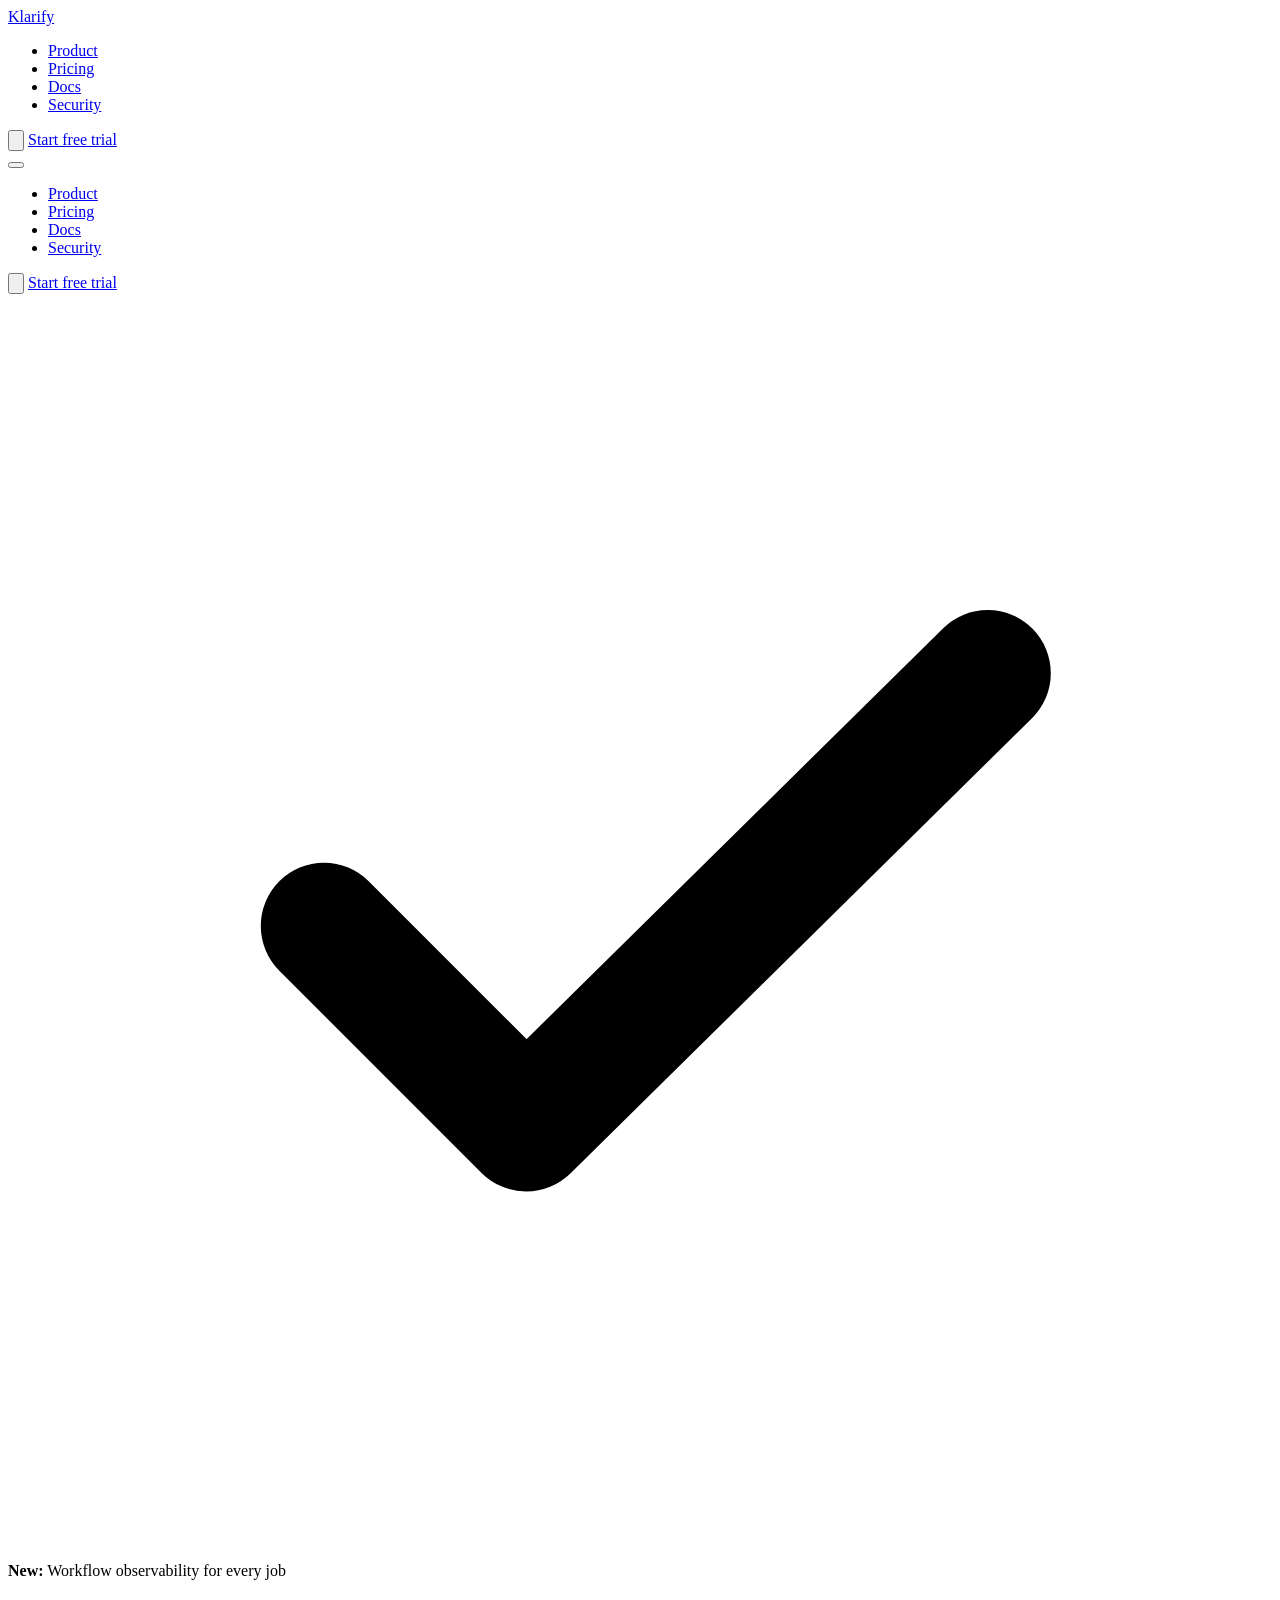
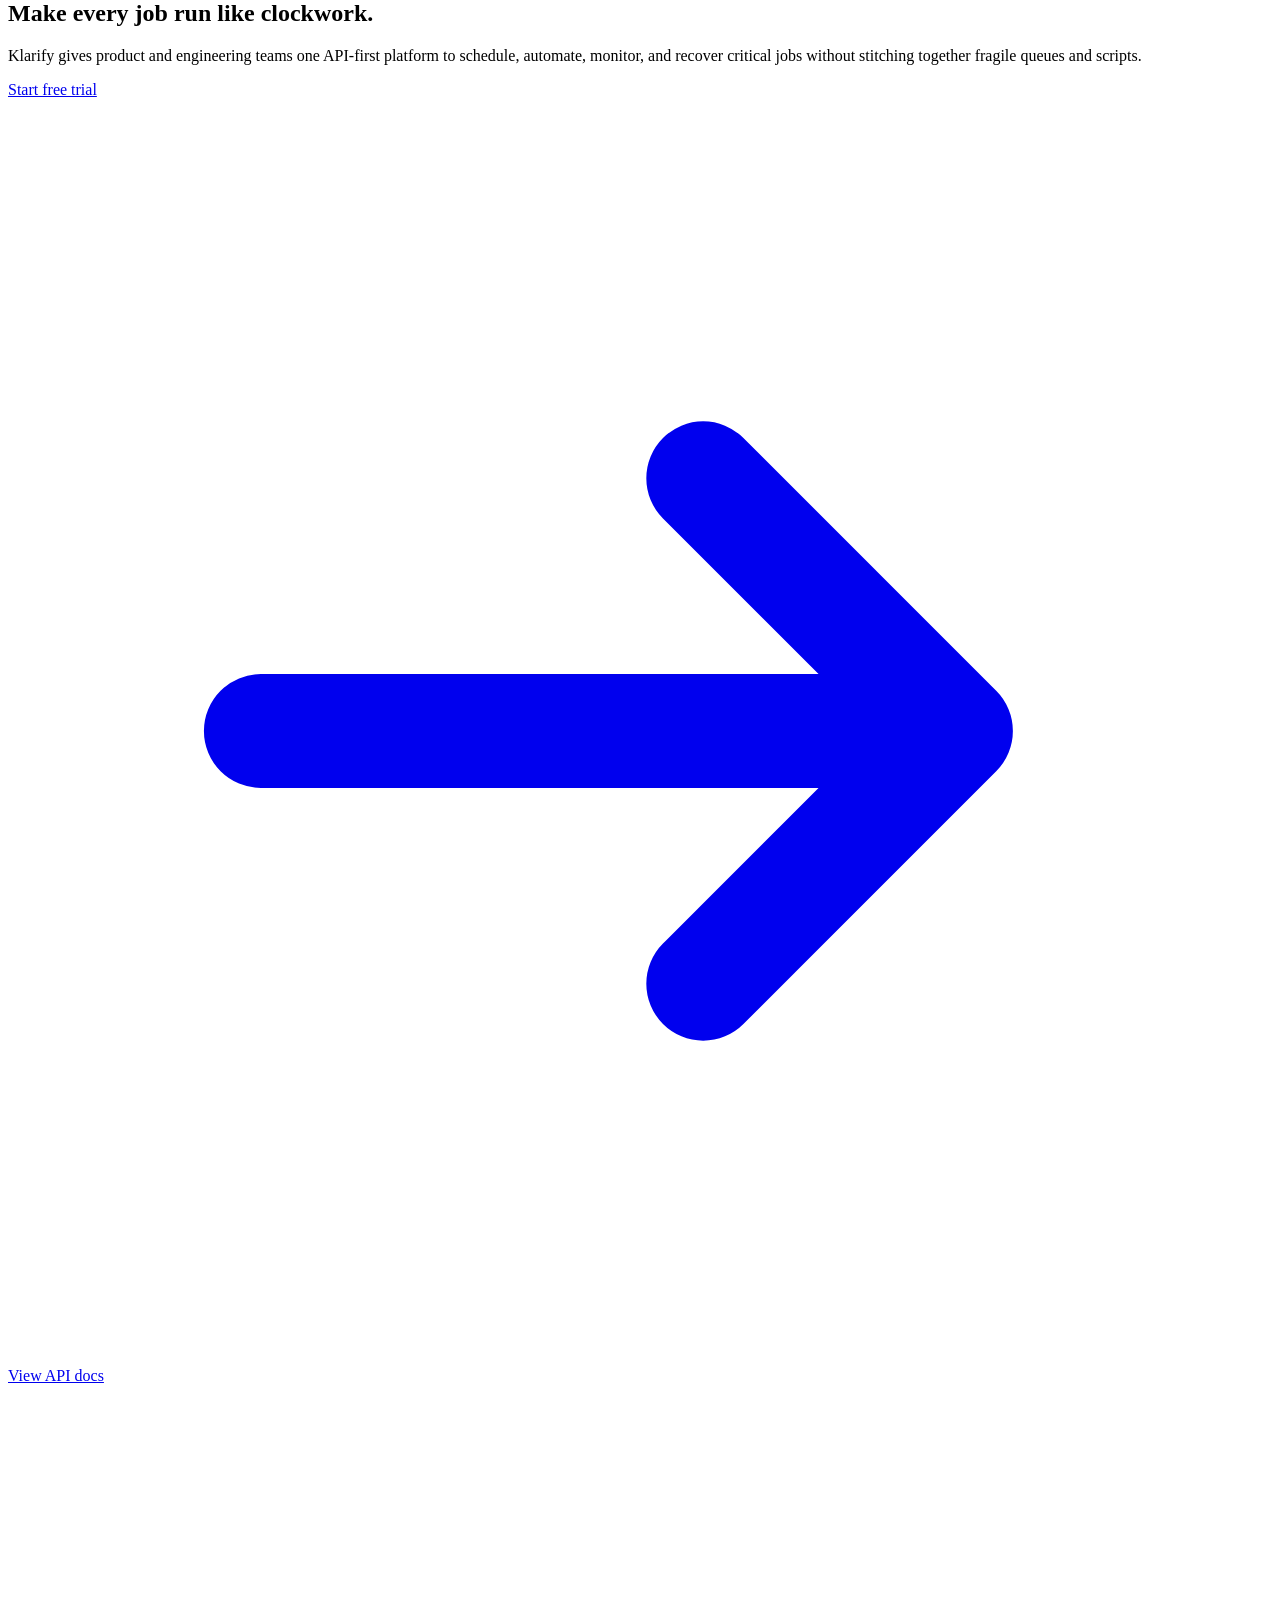
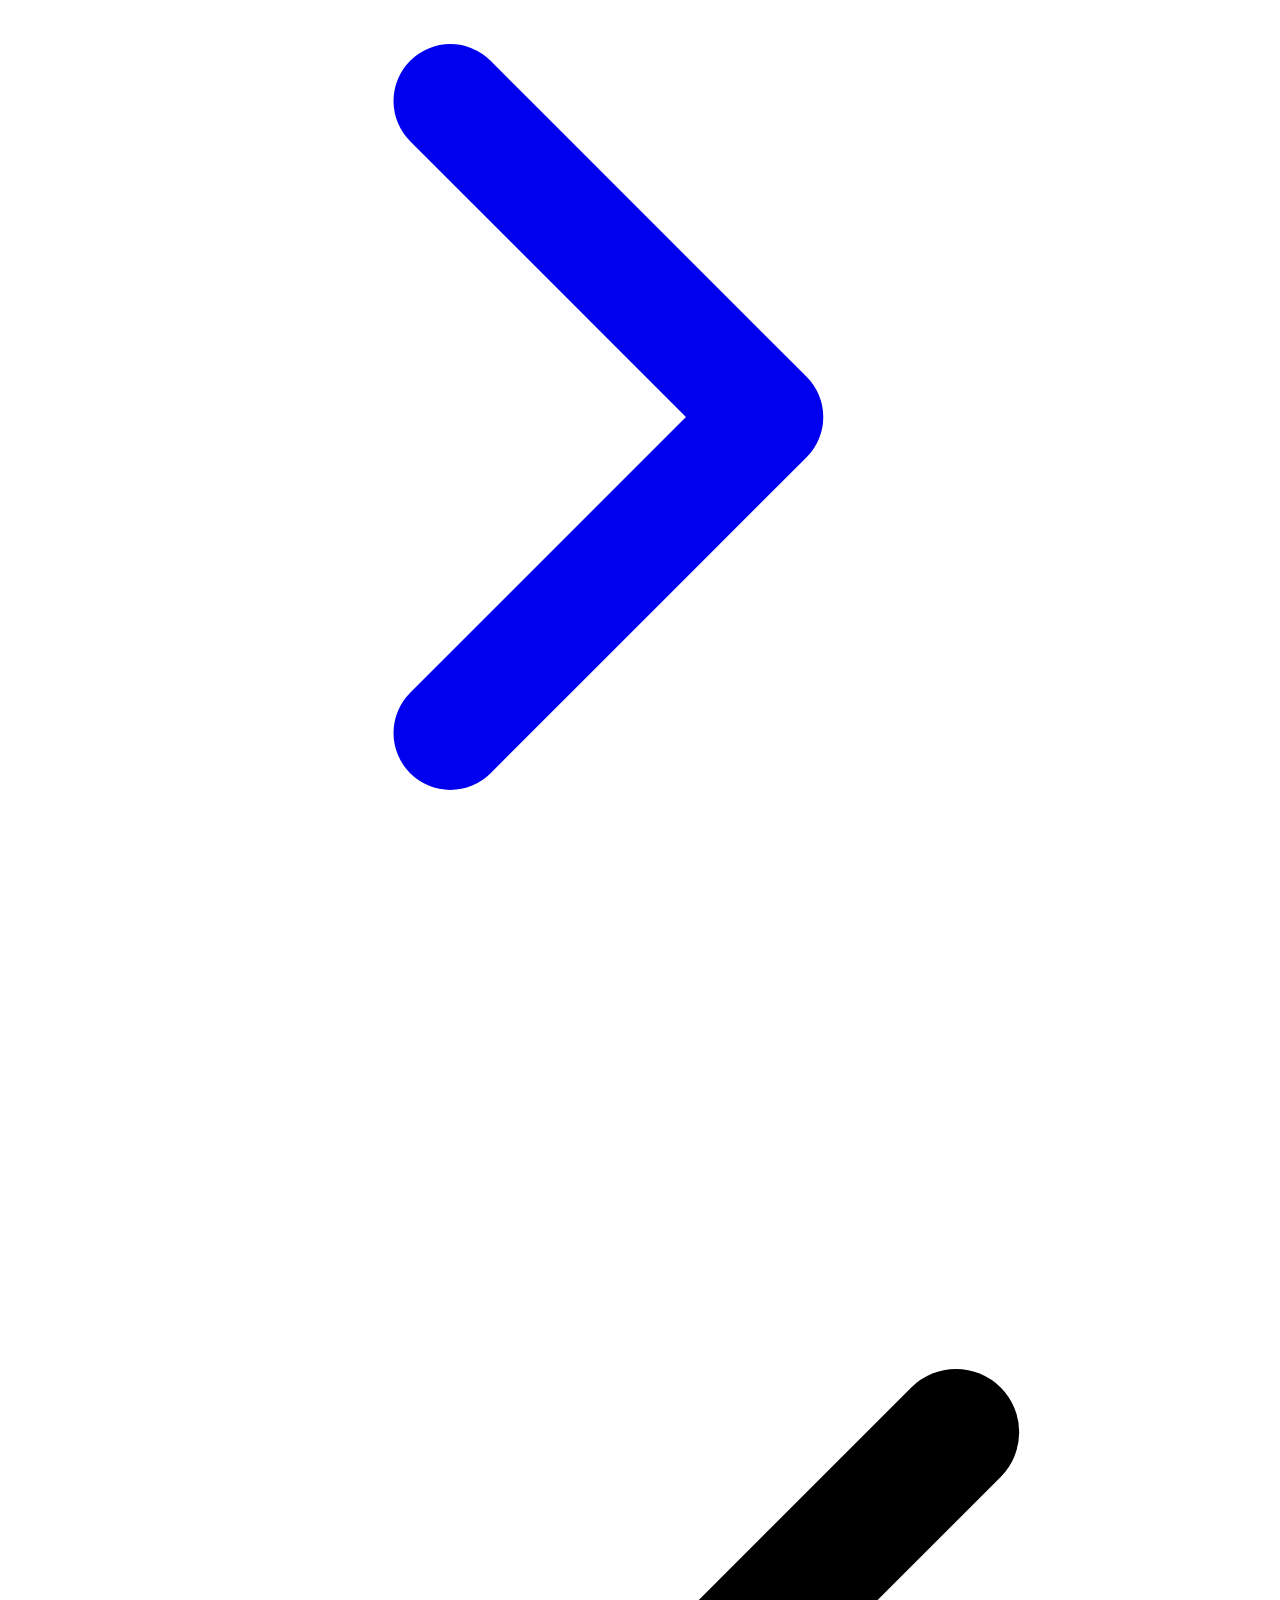
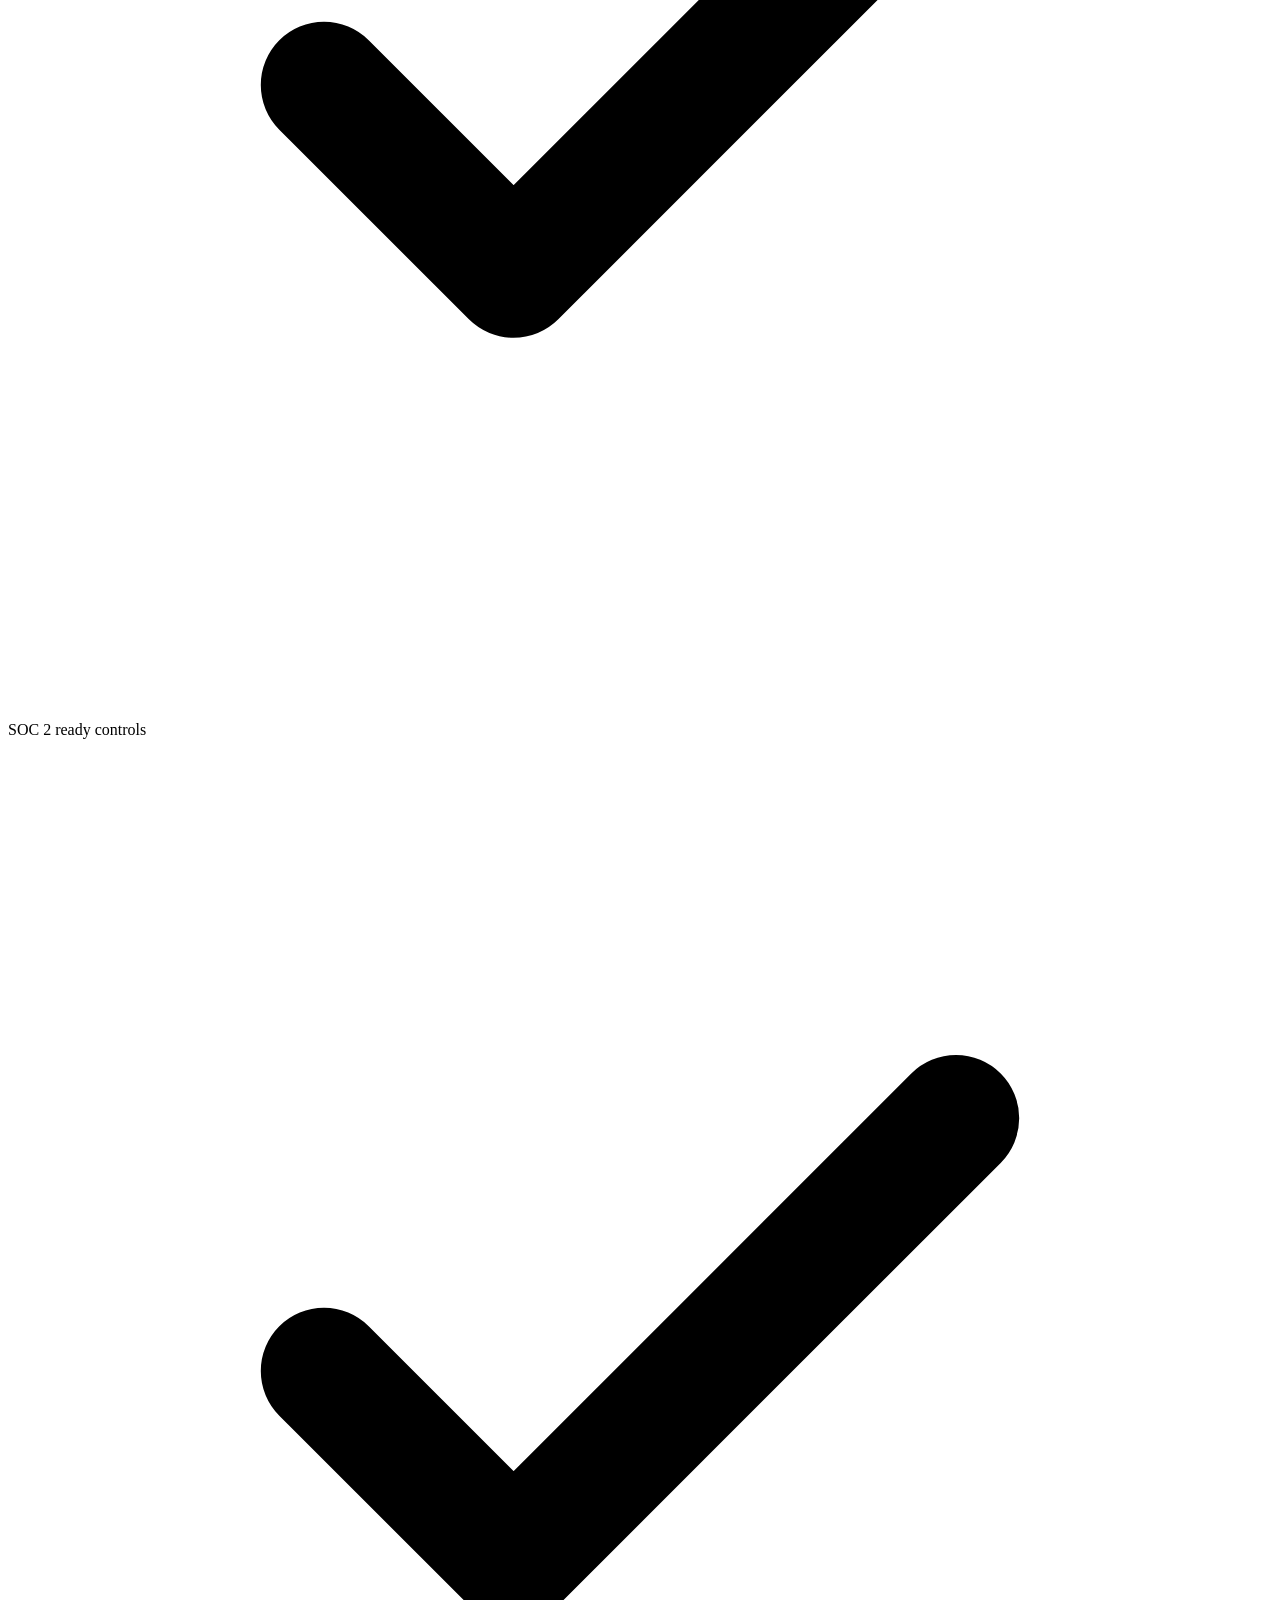
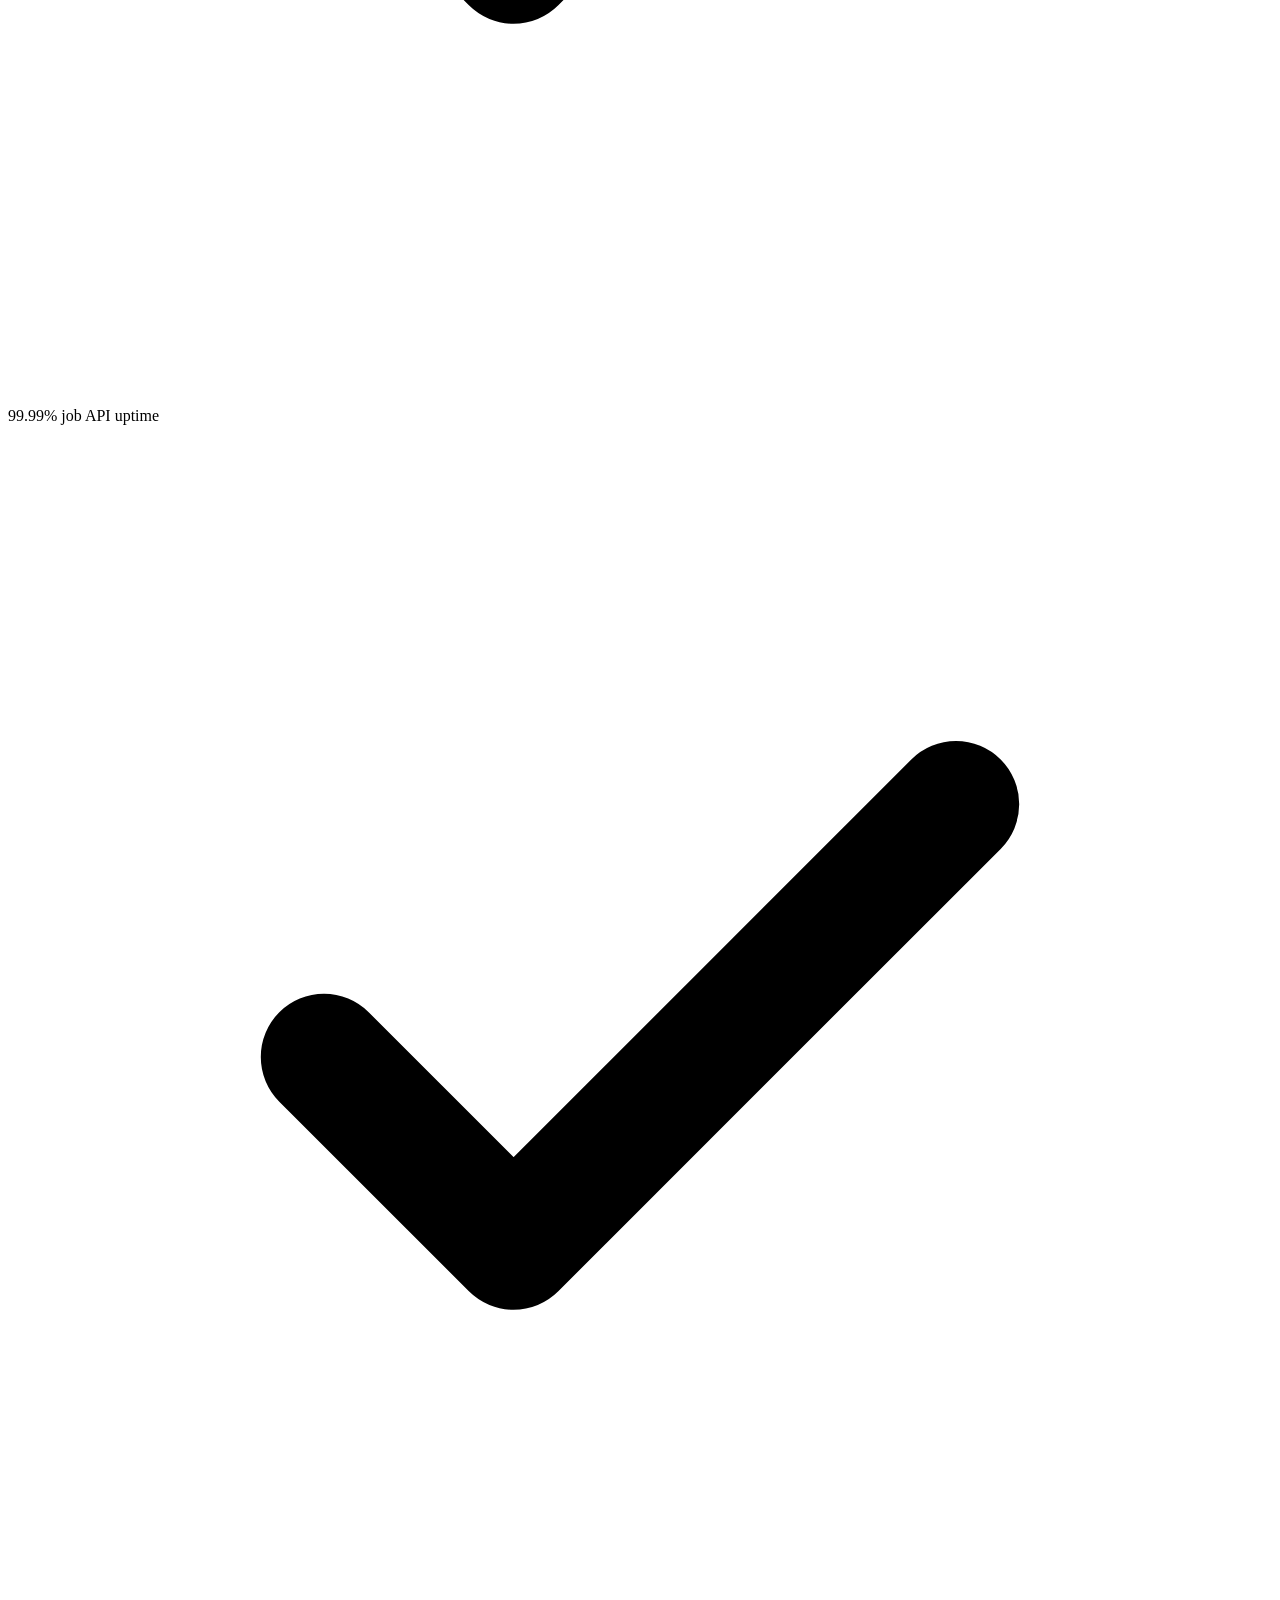
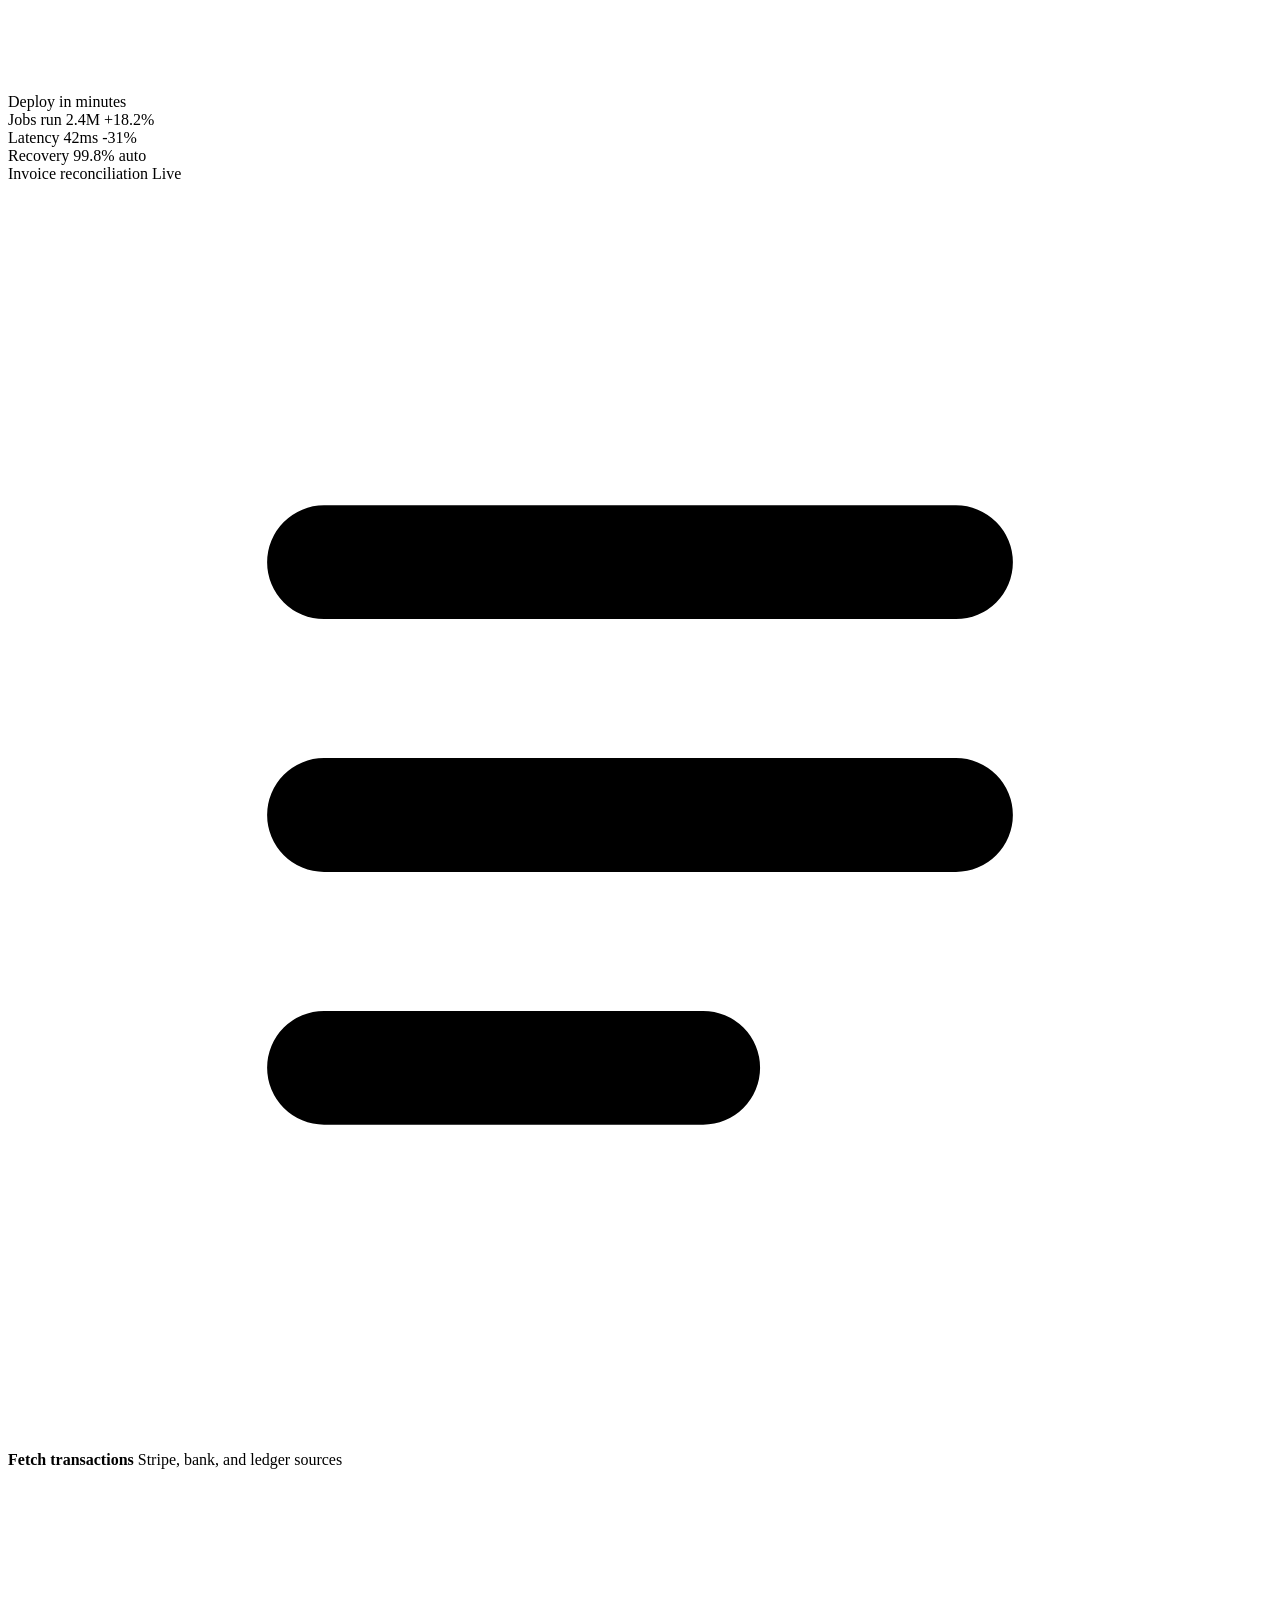
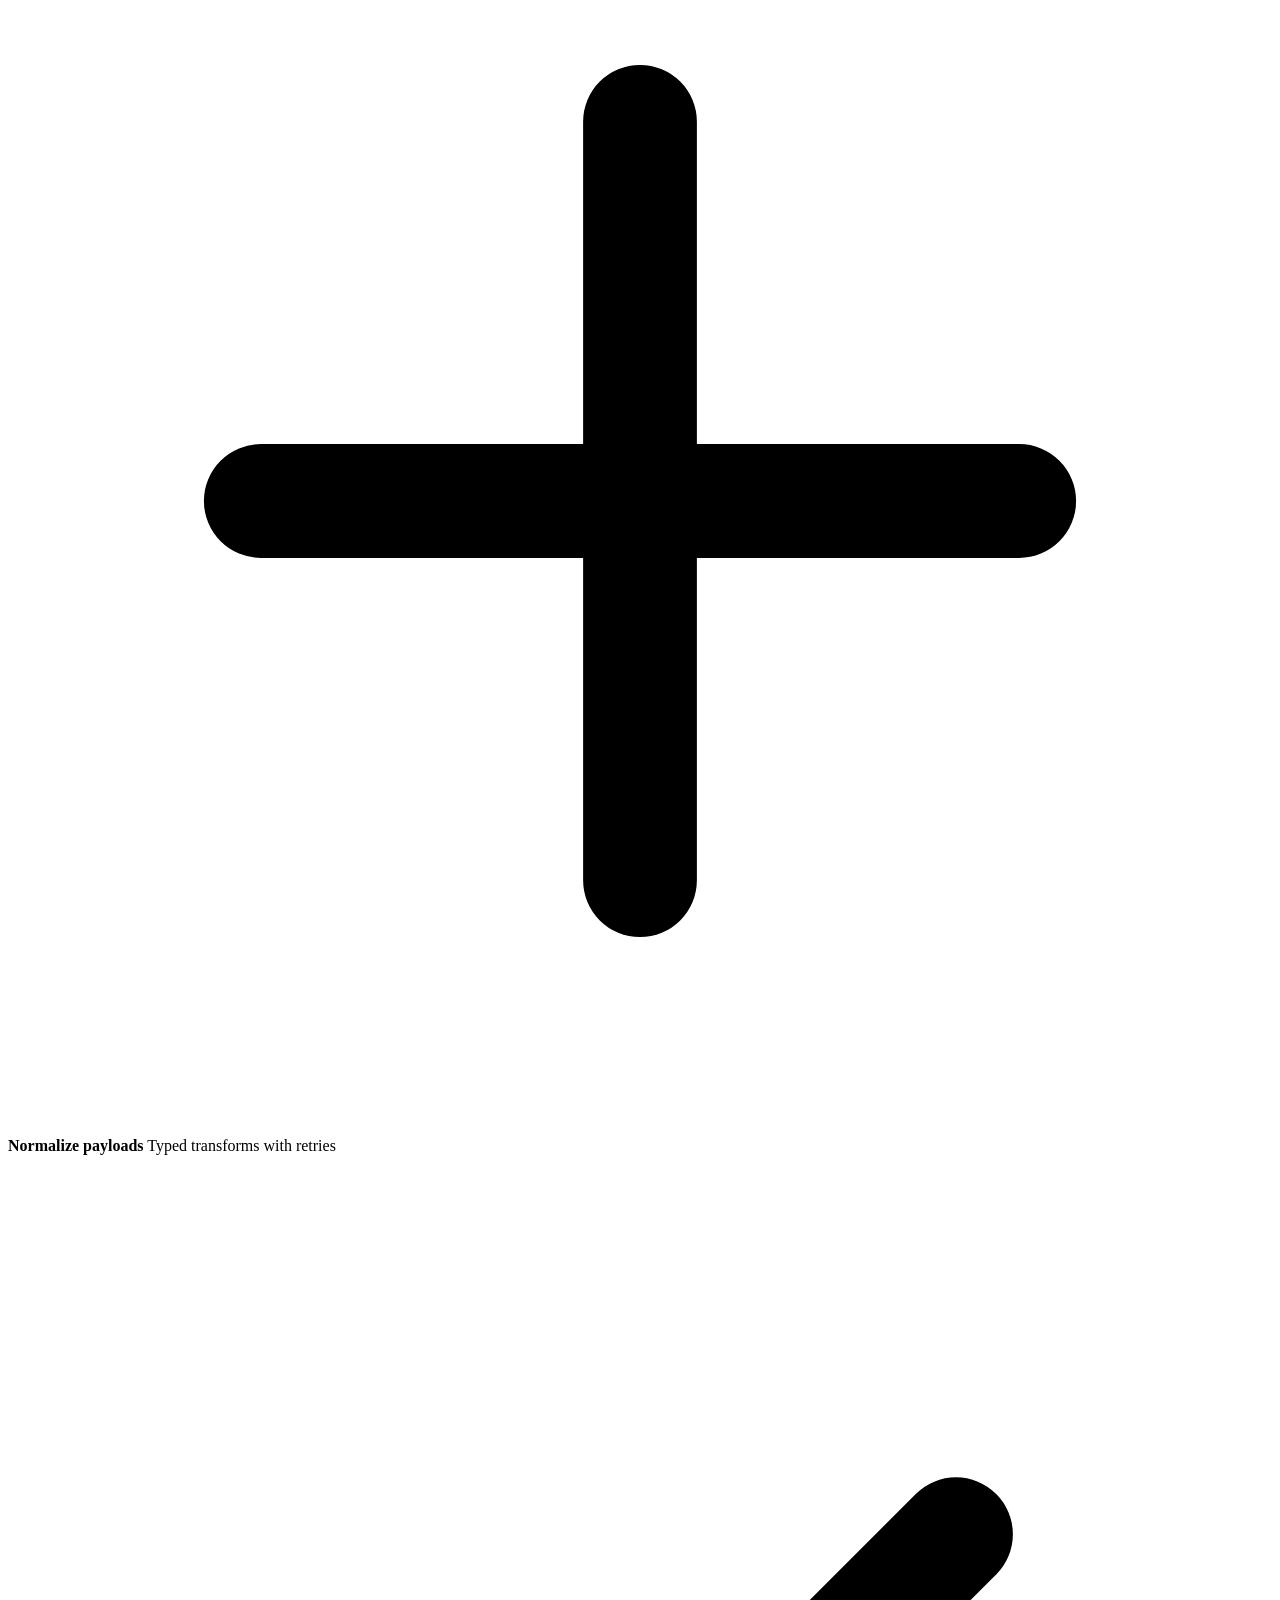
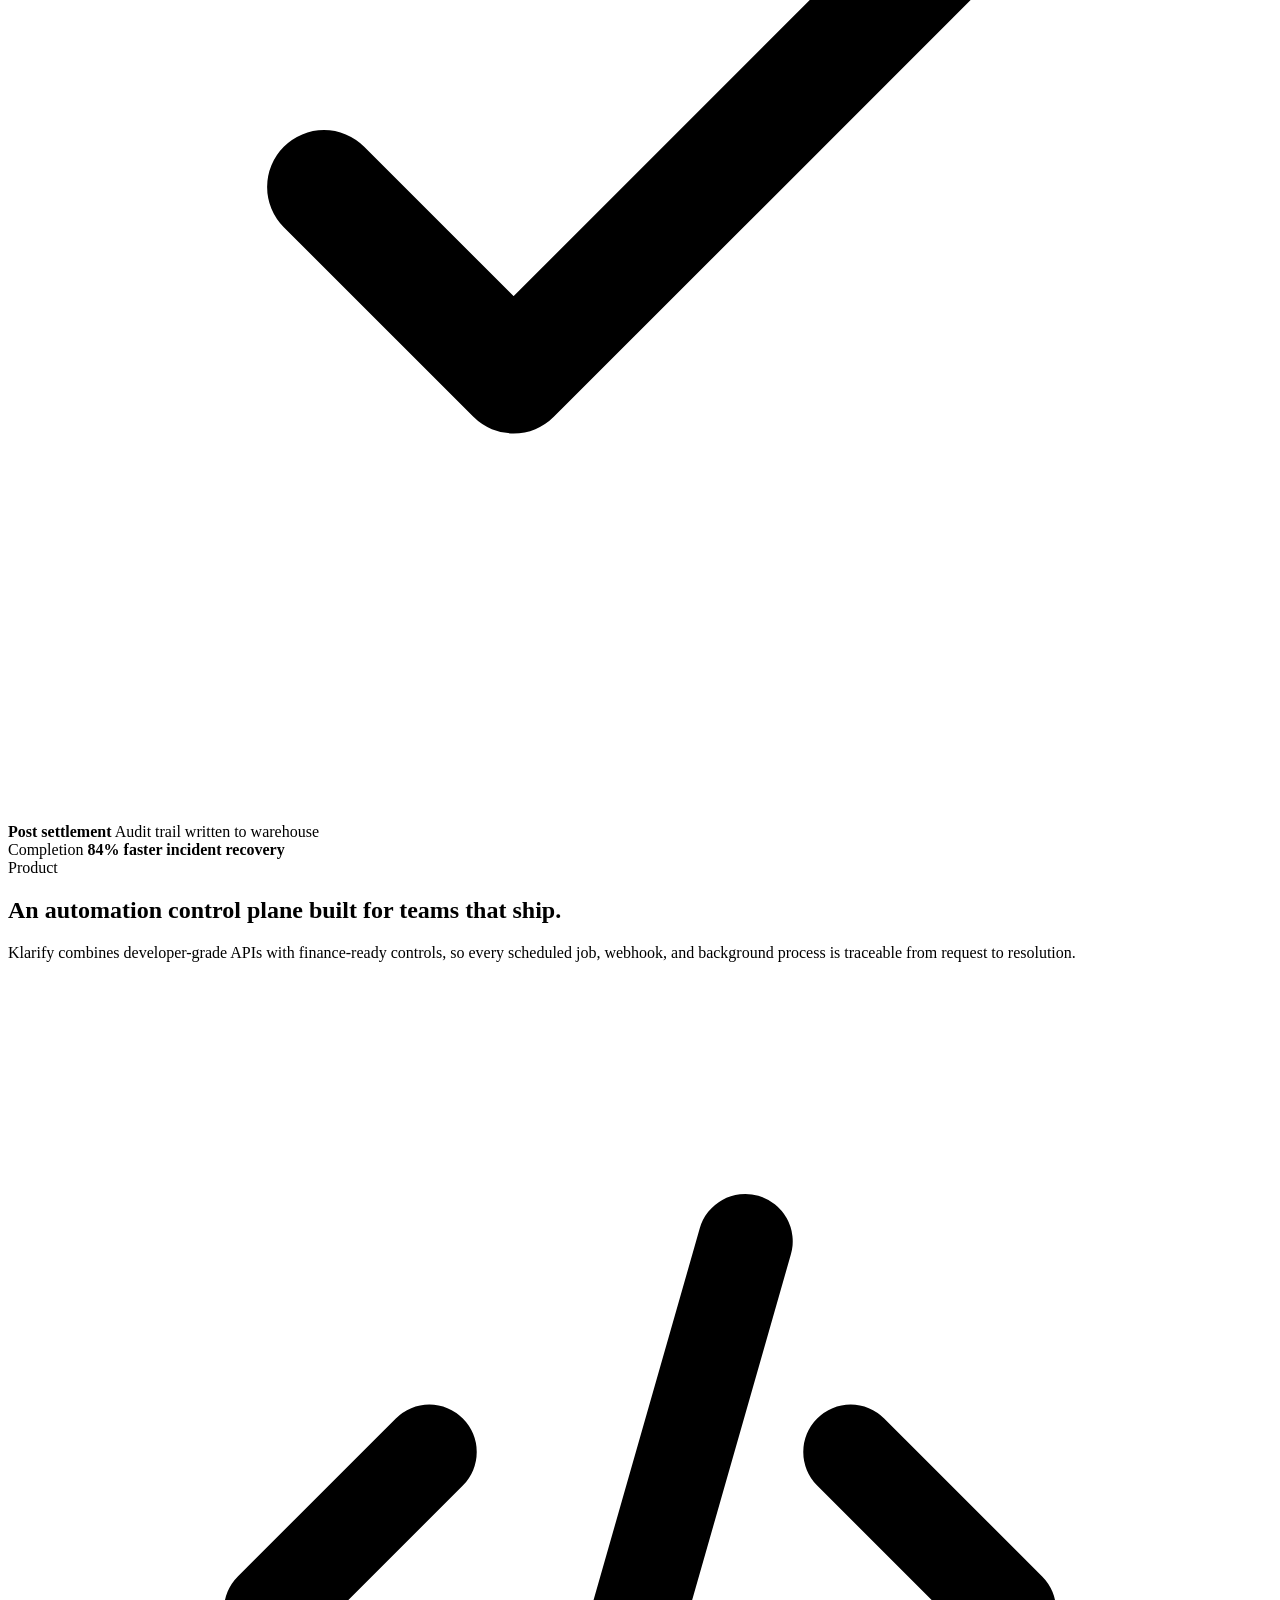
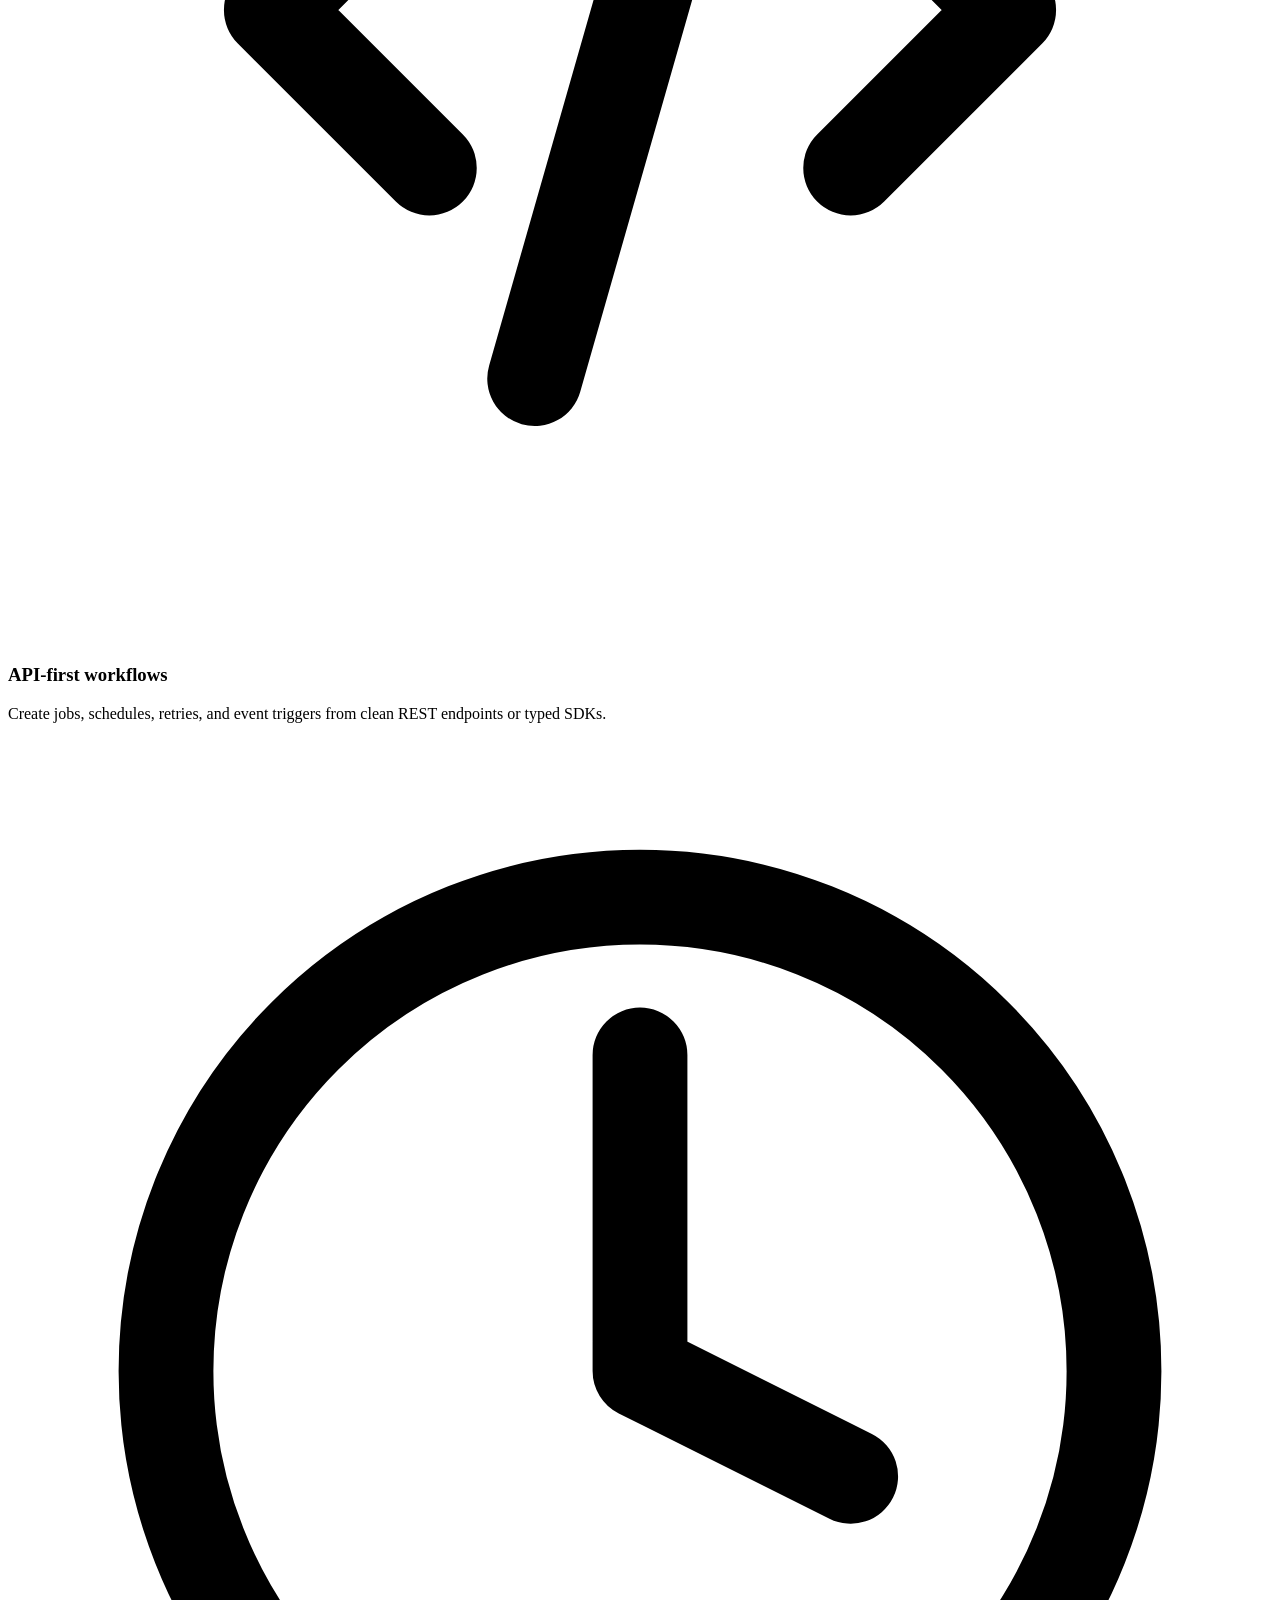
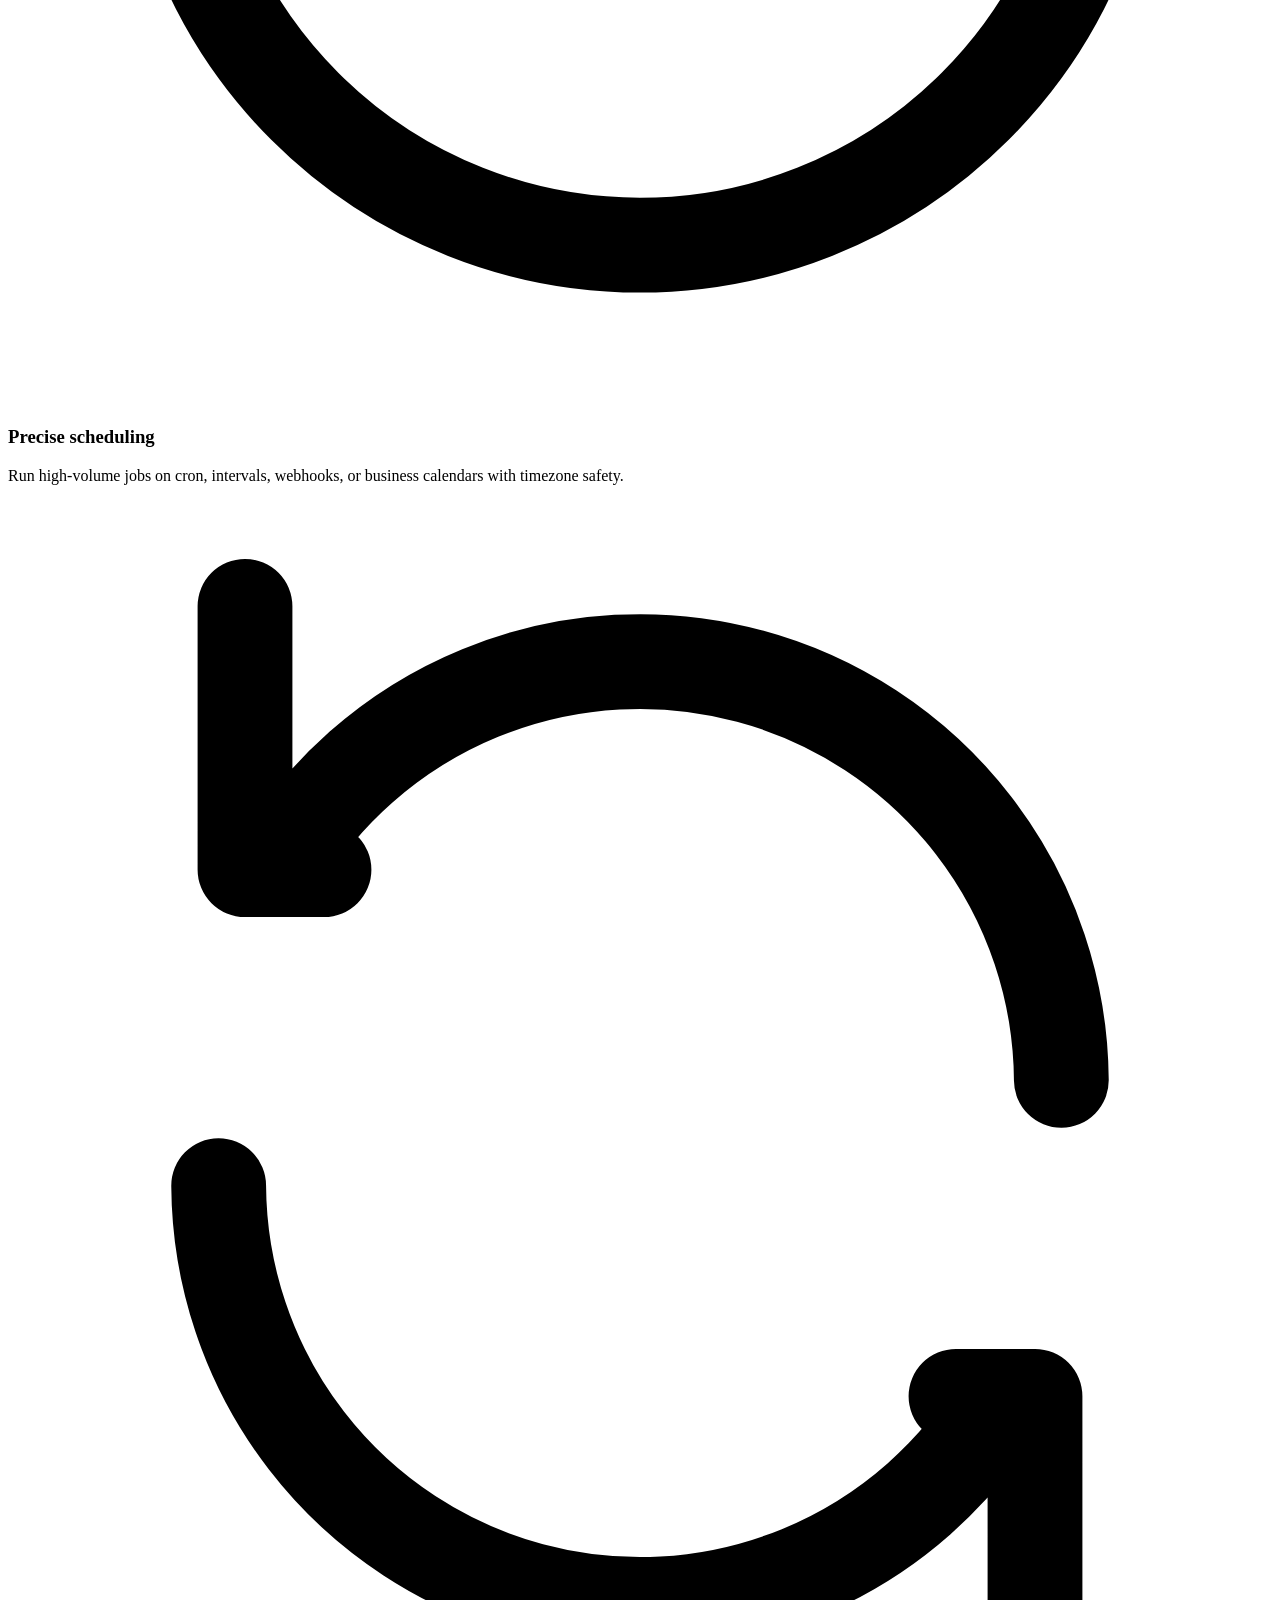
==== commit 6182fd58: "Publish: prefix root-relative paths with /klar-site-15 for GitHub Pages" ====
--- a/index.html
+++ b/index.html
@@ -1,14 +1,12 @@
-<!DOCTYPE html>
-<html lang="en" data-theme="light">
-<head>
+<!DOCTYPE html><html lang="en" data-theme="light"><head>
   <meta charset="utf-8">
   <meta name="viewport" content="width=device-width, initial-scale=1">
   <title>Klarify — Job automation infrastructure for modern teams</title>
   <meta name="description" content="Klarify makes the job of shipping reliable automation, APIs, and operational workflows faster for high-trust software teams.">
-  <link rel="stylesheet" href="/style.css">
+  <link rel="stylesheet" href="/klar-site-15/style.css">
 </head>
 <body>
-  <header class="site-header" data-header>
+  <header class="site-header" data-header="">
     <nav class="navbar container-wide" aria-label="Primary navigation">
       <a class="logo" href="index.html" aria-label="Klarify home">
         <span class="logo-mark" aria-hidden="true"></span>
@@ -23,21 +21,21 @@
       </ul>
 
       <div class="nav-actions">
-        <button class="theme-toggle" type="button" aria-label="Toggle dark theme" data-theme-toggle>
+        <button class="theme-toggle" type="button" aria-label="Toggle dark theme" data-theme-toggle="">
           <svg viewBox="0 0 24 24" fill="none" aria-hidden="true">
-            <path d="M12 3v2.25M12 18.75V21M4.64 4.64l1.59 1.59M17.77 17.77l1.59 1.59M3 12h2.25M18.75 12H21M4.64 19.36l1.59-1.59M17.77 6.23l1.59-1.59" stroke="currentColor" stroke-width="1.8" stroke-linecap="round"/>
-            <path d="M12 16.25A4.25 4.25 0 1 0 12 7.75a4.25 4.25 0 0 0 0 8.5Z" stroke="currentColor" stroke-width="1.8"/>
+            <path d="M12 3v2.25M12 18.75V21M4.64 4.64l1.59 1.59M17.77 17.77l1.59 1.59M3 12h2.25M18.75 12H21M4.64 19.36l1.59-1.59M17.77 6.23l1.59-1.59" stroke="currentColor" stroke-width="1.8" stroke-linecap="round"></path>
+            <path d="M12 16.25A4.25 4.25 0 1 0 12 7.75a4.25 4.25 0 0 0 0 8.5Z" stroke="currentColor" stroke-width="1.8"></path>
           </svg>
         </button>
         <a class="btn btn-primary" href="#pricing">Start free trial</a>
       </div>
 
-      <button class="mobile-toggle" type="button" aria-label="Open menu" aria-expanded="false" aria-controls="mobile-menu" data-mobile-toggle>
+      <button class="mobile-toggle" type="button" aria-label="Open menu" aria-expanded="false" aria-controls="mobile-menu" data-mobile-toggle="">
         <span class="mobile-toggle-lines" aria-hidden="true"></span>
       </button>
     </nav>
 
-    <div class="mobile-menu" id="mobile-menu" data-mobile-menu>
+    <div class="mobile-menu" id="mobile-menu" data-mobile-menu="">
       <div class="mobile-menu-inner container-wide">
         <ul class="mobile-menu-list">
           <li><a class="nav-link" href="#product">Product</a></li>
@@ -46,10 +44,10 @@
           <li><a class="nav-link" href="#security">Security</a></li>
         </ul>
         <div class="mobile-menu-actions">
-          <button class="theme-toggle" type="button" aria-label="Toggle dark theme" data-theme-toggle>
+          <button class="theme-toggle" type="button" aria-label="Toggle dark theme" data-theme-toggle="">
             <svg viewBox="0 0 24 24" fill="none" aria-hidden="true">
-              <path d="M12 3v2.25M12 18.75V21M4.64 4.64l1.59 1.59M17.77 17.77l1.59 1.59M3 12h2.25M18.75 12H21M4.64 19.36l1.59-1.59M17.77 6.23l1.59-1.59" stroke="currentColor" stroke-width="1.8" stroke-linecap="round"/>
-              <path d="M12 16.25A4.25 4.25 0 1 0 12 7.75a4.25 4.25 0 0 0 0 8.5Z" stroke="currentColor" stroke-width="1.8"/>
+              <path d="M12 3v2.25M12 18.75V21M4.64 4.64l1.59 1.59M17.77 17.77l1.59 1.59M3 12h2.25M18.75 12H21M4.64 19.36l1.59-1.59M17.77 6.23l1.59-1.59" stroke="currentColor" stroke-width="1.8" stroke-linecap="round"></path>
+              <path d="M12 16.25A4.25 4.25 0 1 0 12 7.75a4.25 4.25 0 0 0 0 8.5Z" stroke="currentColor" stroke-width="1.8"></path>
             </svg>
           </button>
           <a class="btn btn-gradient" href="#pricing">Start free trial</a>
@@ -64,7 +62,7 @@
         <div class="hero-content reveal">
           <div class="hero-badge">
             <svg viewBox="0 0 20 20" fill="none" aria-hidden="true">
-              <path d="m5 10 3.2 3.2L15.5 6" stroke="currentColor" stroke-width="2" stroke-linecap="round" stroke-linejoin="round"/>
+              <path d="m5 10 3.2 3.2L15.5 6" stroke="currentColor" stroke-width="2" stroke-linecap="round" stroke-linejoin="round"></path>
             </svg>
             <span><strong>New:</strong> Workflow observability for every job</span>
           </div>
@@ -76,13 +74,13 @@
             <a class="btn btn-gradient" href="#pricing">
               Start free trial
               <svg viewBox="0 0 20 20" fill="none" aria-hidden="true">
-                <path d="M4 10h11M11 6l4 4-4 4" stroke="currentColor" stroke-width="1.8" stroke-linecap="round" stroke-linejoin="round"/>
+                <path d="M4 10h11M11 6l4 4-4 4" stroke="currentColor" stroke-width="1.8" stroke-linecap="round" stroke-linejoin="round"></path>
               </svg>
             </a>
             <a class="btn btn-secondary" href="#docs">
               View API docs
               <svg viewBox="0 0 20 20" fill="none" aria-hidden="true">
-                <path d="m7 5 5 5-5 5" stroke="currentColor" stroke-width="1.8" stroke-linecap="round" stroke-linejoin="round"/>
+                <path d="m7 5 5 5-5 5" stroke="currentColor" stroke-width="1.8" stroke-linecap="round" stroke-linejoin="round"></path>
               </svg>
             </a>
           </div>
@@ -90,19 +88,19 @@
           <div class="hero-proof" aria-label="Product trust signals">
             <span>
               <svg viewBox="0 0 20 20" fill="none" aria-hidden="true">
-                <path d="m5 10 3 3 7-7" stroke="currentColor" stroke-width="2" stroke-linecap="round" stroke-linejoin="round"/>
+                <path d="m5 10 3 3 7-7" stroke="currentColor" stroke-width="2" stroke-linecap="round" stroke-linejoin="round"></path>
               </svg>
               SOC 2 ready controls
             </span>
             <span>
               <svg viewBox="0 0 20 20" fill="none" aria-hidden="true">
-                <path d="m5 10 3 3 7-7" stroke="currentColor" stroke-width="2" stroke-linecap="round" stroke-linejoin="round"/>
+                <path d="m5 10 3 3 7-7" stroke="currentColor" stroke-width="2" stroke-linecap="round" stroke-linejoin="round"></path>
               </svg>
               99.99% job API uptime
             </span>
             <span>
               <svg viewBox="0 0 20 20" fill="none" aria-hidden="true">
-                <path d="m5 10 3 3 7-7" stroke="currentColor" stroke-width="2" stroke-linecap="round" stroke-linejoin="round"/>
+                <path d="m5 10 3 3 7-7" stroke="currentColor" stroke-width="2" stroke-linecap="round" stroke-linejoin="round"></path>
               </svg>
               Deploy in minutes
             </span>
@@ -157,7 +155,7 @@
                       <div class="workflow-step">
                         <span class="step-icon">
                           <svg viewBox="0 0 20 20" fill="none" aria-hidden="true">
-                            <path d="M5 6h10M5 10h10M5 14h6" stroke="currentColor" stroke-width="1.8" stroke-linecap="round"/>
+                            <path d="M5 6h10M5 10h10M5 14h6" stroke="currentColor" stroke-width="1.8" stroke-linecap="round"></path>
                           </svg>
                         </span>
                         <span class="step-copy">
@@ -170,7 +168,7 @@
                       <div class="workflow-step">
                         <span class="step-icon">
                           <svg viewBox="0 0 20 20" fill="none" aria-hidden="true">
-                            <path d="M10 4v12M4 10h12" stroke="currentColor" stroke-width="1.8" stroke-linecap="round"/>
+                            <path d="M10 4v12M4 10h12" stroke="currentColor" stroke-width="1.8" stroke-linecap="round"></path>
                           </svg>
                         </span>
                         <span class="step-copy">
@@ -183,7 +181,7 @@
                       <div class="workflow-step">
                         <span class="step-icon">
                           <svg viewBox="0 0 20 20" fill="none" aria-hidden="true">
-                            <path d="m5 10 3 3 7-7" stroke="currentColor" stroke-width="1.8" stroke-linecap="round" stroke-linejoin="round"/>
+                            <path d="m5 10 3 3 7-7" stroke="currentColor" stroke-width="1.8" stroke-linecap="round" stroke-linejoin="round"></path>
                           </svg>
                         </span>
                         <span class="step-copy">
@@ -220,7 +218,7 @@
           <article class="feature-card card reveal">
             <div class="feature-icon">
               <svg viewBox="0 0 24 24" fill="none" aria-hidden="true">
-                <path d="M8 9 5 12l3 3M16 9l3 3-3 3M14 5l-4 14" stroke="currentColor" stroke-width="1.8" stroke-linecap="round" stroke-linejoin="round"/>
+                <path d="M8 9 5 12l3 3M16 9l3 3-3 3M14 5l-4 14" stroke="currentColor" stroke-width="1.8" stroke-linecap="round" stroke-linejoin="round"></path>
               </svg>
             </div>
             <h3>API-first workflows</h3>
@@ -230,7 +228,7 @@
           <article class="feature-card card reveal">
             <div class="feature-icon">
               <svg viewBox="0 0 24 24" fill="none" aria-hidden="true">
-                <path d="M12 6v6l4 2M21 12a9 9 0 1 1-18 0 9 9 0 0 1 18 0Z" stroke="currentColor" stroke-width="1.8" stroke-linecap="round" stroke-linejoin="round"/>
+                <path d="M12 6v6l4 2M21 12a9 9 0 1 1-18 0 9 9 0 0 1 18 0Z" stroke="currentColor" stroke-width="1.8" stroke-linecap="round" stroke-linejoin="round"></path>
               </svg>
             </div>
             <h3>Precise scheduling</h3>
@@ -240,7 +238,7 @@
           <article class="feature-card card reveal">
             <div class="feature-icon">
               <svg viewBox="0 0 24 24" fill="none" aria-hidden="true">
-                <path d="M4 13a8 8 0 0 0 14.9 4M20 11A8 8 0 0 0 5.1 7M18 17h1.5V22M6 7H4.5V2" stroke="currentColor" stroke-width="1.8" stroke-linecap="round" stroke-linejoin="round"/>
+                <path d="M4 13a8 8 0 0 0 14.9 4M20 11A8 8 0 0 0 5.1 7M18 17h1.5V22M6 7H4.5V2" stroke="currentColor" stroke-width="1.8" stroke-linecap="round" stroke-linejoin="round"></path>
               </svg>
             </div>
             <h3>Smart retries</h3>
@@ -250,7 +248,7 @@
           <article class="feature-card card reveal">
             <div class="feature-icon">
               <svg viewBox="0 0 24 24" fill="none" aria-hidden="true">
-                <path d="M4 19V5M4 19h16M8 15l3-4 3 2 5-7" stroke="currentColor" stroke-width="1.8" stroke-linecap="round" stroke-linejoin="round"/>
+                <path d="M4 19V5M4 19h16M8 15l3-4 3 2 5-7" stroke="currentColor" stroke-width="1.8" stroke-linecap="round" stroke-linejoin="round"></path>
               </svg>
             </div>
             <h3>Live observability</h3>
@@ -260,8 +258,8 @@
           <article class="feature-card card reveal" id="security">
             <div class="feature-icon">
               <svg viewBox="0 0 24 24" fill="none" aria-hidden="true">
-                <path d="M12 3 5 6v5c0 4.7 2.8 8.8 7 10 4.2-1.2 7-5.3 7-10V6l-7-3Z" stroke="currentColor" stroke-width="1.8" stroke-linejoin="round"/>
-                <path d="m9 12 2 2 4-5" stroke="currentColor" stroke-width="1.8" stroke-linecap="round" stroke-linejoin="round"/>
+                <path d="M12 3 5 6v5c0 4.7 2.8 8.8 7 10 4.2-1.2 7-5.3 7-10V6l-7-3Z" stroke="currentColor" stroke-width="1.8" stroke-linejoin="round"></path>
+                <path d="m9 12 2 2 4-5" stroke="currentColor" stroke-width="1.8" stroke-linecap="round" stroke-linejoin="round"></path>
               </svg>
             </div>
             <h3>Secure by default</h3>
@@ -271,7 +269,7 @@
           <article class="feature-card card reveal">
             <div class="feature-icon">
               <svg viewBox="0 0 24 24" fill="none" aria-hidden="true">
-                <path d="M8 8h8v8H8zM4 12h4M16 12h4M12 4v4M12 16v4M6 6l2 2M16 16l2 2M18 6l-2 2M8 16l-2 2" stroke="currentColor" stroke-width="1.8" stroke-linecap="round" stroke-linejoin="round"/>
+                <path d="M8 8h8v8H8zM4 12h4M16 12h4M12 4v4M12 16v4M6 6l2 2M16 16l2 2M18 6l-2 2M8 16l-2 2" stroke="currentColor" stroke-width="1.8" stroke-linecap="round" stroke-linejoin="round"></path>
               </svg>
             </div>
             <h3>Native integrations</h3>
@@ -307,15 +305,15 @@
             <a class="btn btn-secondary" href="#docs">Start building</a>
             <ul class="pricing-features">
               <li>
-                <svg viewBox="0 0 20 20" fill="none" aria-hidden="true"><path d="m5 10 3 3 7-7" stroke="currentColor" stroke-width="2" stroke-linecap="round" stroke-linejoin="round"/></svg>
+                <svg viewBox="0 0 20 20" fill="none" aria-hidden="true"><path d="m5 10 3 3 7-7" stroke="currentColor" stroke-width="2" stroke-linecap="round" stroke-linejoin="round"></path></svg>
                 10,000 job runs per month
               </li>
               <li>
-                <svg viewBox="0 0 20 20" fill="none" aria-hidden="true"><path d="m5 10 3 3 7-7" stroke="currentColor" stroke-width="2" stroke-linecap="round" stroke-linejoin="round"/></svg>
+                <svg viewBox="0 0 20 20" fill="none" aria-hidden="true"><path d="m5 10 3 3 7-7" stroke="currentColor" stroke-width="2" stroke-linecap="round" stroke-linejoin="round"></path></svg>
                 Cron and webhook triggers
               </li>
               <li>
-                <svg viewBox="0 0 20 20" fill="none" aria-hidden="true"><path d="m5 10 3 3 7-7" stroke="currentColor" stroke-width="2" stroke-linecap="round" stroke-linejoin="round"/></svg>
+                <svg viewBox="0 0 20 20" fill="none" aria-hidden="true"><path d="m5 10 3 3 7-7" stroke="currentColor" stroke-width="2" stroke-linecap="round" stroke-linejoin="round"></path></svg>
                 7-day execution history
               </li>
             </ul>
@@ -332,19 +330,19 @@
             <a class="btn btn-gradient" href="#docs">Start free trial</a>
             <ul class="pricing-features">
               <li>
-                <svg viewBox="0 0 20 20" fill="none" aria-hidden="true"><path d="m5 10 3 3 7-7" stroke="currentColor" stroke-width="2" stroke-linecap="round" stroke-linejoin="round"/></svg>
+                <svg viewBox="0 0 20 20" fill="none" aria-hidden="true"><path d="m5 10 3 3 7-7" stroke="currentColor" stroke-width="2" stroke-linecap="round" stroke-linejoin="round"></path></svg>
                 1 million job runs per month
               </li>
               <li>
-                <svg viewBox="0 0 20 20" fill="none" aria-hidden="true"><path d="m5 10 3 3 7-7" stroke="currentColor" stroke-width="2" stroke-linecap="round" stroke-linejoin="round"/></svg>
+                <svg viewBox="0 0 20 20" fill="none" aria-hidden="true"><path d="m5 10 3 3 7-7" stroke="currentColor" stroke-width="2" stroke-linecap="round" stroke-linejoin="round"></path></svg>
                 Advanced retries and replay
               </li>
               <li>
-                <svg viewBox="0 0 20 20" fill="none" aria-hidden="true"><path d="m5 10 3 3 7-7" stroke="currentColor" stroke-width="2" stroke-linecap="round" stroke-linejoin="round"/></svg>
+                <svg viewBox="0 0 20 20" fill="none" aria-hidden="true"><path d="m5 10 3 3 7-7" stroke="currentColor" stroke-width="2" stroke-linecap="round" stroke-linejoin="round"></path></svg>
                 90-day logs and analytics
               </li>
               <li>
-                <svg viewBox="0 0 20 20" fill="none" aria-hidden="true"><path d="m5 10 3 3 7-7" stroke="currentColor" stroke-width="2" stroke-linecap="round" stroke-linejoin="round"/></svg>
+                <svg viewBox="0 0 20 20" fill="none" aria-hidden="true"><path d="m5 10 3 3 7-7" stroke="currentColor" stroke-width="2" stroke-linecap="round" stroke-linejoin="round"></path></svg>
                 Slack and webhook alerts
               </li>
             </ul>
@@ -360,15 +358,15 @@
             <a class="btn btn-secondary" href="#faq">Contact sales</a>
             <ul class="pricing-features">
               <li>
-                <svg viewBox="0 0 20 20" fill="none" aria-hidden="true"><path d="m5 10 3 3 7-7" stroke="currentColor" stroke-width="2" stroke-linecap="round" stroke-linejoin="round"/></svg>
+                <svg viewBox="0 0 20 20" fill="none" aria-hidden="true"><path d="m5 10 3 3 7-7" stroke="currentColor" stroke-width="2" stroke-linecap="round" stroke-linejoin="round"></path></svg>
                 Unlimited environments
               </li>
               <li>
-                <svg viewBox="0 0 20 20" fill="none" aria-hidden="true"><path d="m5 10 3 3 7-7" stroke="currentColor" stroke-width="2" stroke-linecap="round" stroke-linejoin="round"/></svg>
+                <svg viewBox="0 0 20 20" fill="none" aria-hidden="true"><path d="m5 10 3 3 7-7" stroke="currentColor" stroke-width="2" stroke-linecap="round" stroke-linejoin="round"></path></svg>
                 SSO, SCIM, and audit exports
               </li>
               <li>
-                <svg viewBox="0 0 20 20" fill="none" aria-hidden="true"><path d="m5 10 3 3 7-7" stroke="currentColor" stroke-width="2" stroke-linecap="round" stroke-linejoin="round"/></svg>
+                <svg viewBox="0 0 20 20" fill="none" aria-hidden="true"><path d="m5 10 3 3 7-7" stroke="currentColor" stroke-width="2" stroke-linecap="round" stroke-linejoin="round"></path></svg>
                 Dedicated solution engineer
               </li>
             </ul>
@@ -387,7 +385,7 @@
           <ul class="developer-list">
             <li>
               <svg viewBox="0 0 24 24" fill="none" aria-hidden="true">
-                <path d="m5 12 4 4L19 6" stroke="currentColor" stroke-width="1.8" stroke-linecap="round" stroke-linejoin="round"/>
+                <path d="m5 12 4 4L19 6" stroke="currentColor" stroke-width="1.8" stroke-linecap="round" stroke-linejoin="round"></path>
               </svg>
               <span>
                 <strong>Ship the first job in one request</strong>
@@ -396,7 +394,7 @@
             </li>
             <li>
               <svg viewBox="0 0 24 24" fill="none" aria-hidden="true">
-                <path d="m5 12 4 4L19 6" stroke="currentColor" stroke-width="1.8" stroke-linecap="round" stroke-linejoin="round"/>
+                <path d="m5 12 4 4L19 6" stroke="currentColor" stroke-width="1.8" stroke-linecap="round" stroke-linejoin="round"></path>
               </svg>
               <span>
                 <strong>Debug with complete context</strong>
@@ -405,7 +403,7 @@
             </li>
             <li>
               <svg viewBox="0 0 24 24" fill="none" aria-hidden="true">
-                <path d="m5 12 4 4L19 6" stroke="currentColor" stroke-width="1.8" stroke-linecap="round" stroke-linejoin="round"/>
+                <path d="m5 12 4 4L19 6" stroke="currentColor" stroke-width="1.8" stroke-linecap="round" stroke-linejoin="round"></path>
               </svg>
               <span>
                 <strong>Promote safely</strong>
@@ -468,7 +466,7 @@
         <div class="testimonials-grid">
           <article class="testimonial-card card featured reveal">
             <svg class="quote-icon" viewBox="0 0 24 24" fill="none" aria-hidden="true">
-              <path d="M10 7H5v5h3v5h5v-7c0-1.7-1.3-3-3-3ZM19 7h-5v5h3v5h5v-7c0-1.7-1.3-3-3-3Z" fill="currentColor"/>
+              <path d="M10 7H5v5h3v5h5v-7c0-1.7-1.3-3-3-3ZM19 7h-5v5h3v5h5v-7c0-1.7-1.3-3-3-3Z" fill="currentColor"></path>
             </svg>
             <blockquote class="testimonial-quote">“Klarify replaced three internal services and gave our finance team a real-time view of reconciliation jobs. We shipped the migration in a week.”</blockquote>
             <div class="testimonial-author">
@@ -482,7 +480,7 @@
 
           <article class="testimonial-card card reveal">
             <svg class="quote-icon" viewBox="0 0 24 24" fill="none" aria-hidden="true">
-              <path d="M10 7H5v5h3v5h5v-7c0-1.7-1.3-3-3-3ZM19 7h-5v5h3v5h5v-7c0-1.7-1.3-3-3-3Z" fill="currentColor"/>
+              <path d="M10 7H5v5h3v5h5v-7c0-1.7-1.3-3-3-3ZM19 7h-5v5h3v5h5v-7c0-1.7-1.3-3-3-3Z" fill="currentColor"></path>
             </svg>
             <blockquote class="testimonial-quote">“The replay tooling is excellent. Incidents that used to take an hour now take minutes.”</blockquote>
             <div class="testimonial-author">
@@ -496,7 +494,7 @@
 
           <article class="testimonial-card card reveal">
             <svg class="quote-icon" viewBox="0 0 24 24" fill="none" aria-hidden="true">
-              <path d="M10 7H5v5h3v5h5v-7c0-1.7-1.3-3-3-3ZM19 7h-5v5h3v5h5v-7c0-1.7-1.3-3-3-3Z" fill="currentColor"/>
+              <path d="M10 7H5v5h3v5h5v-7c0-1.7-1.3-3-3-3ZM19 7h-5v5h3v5h5v-7c0-1.7-1.3-3-3-3Z" fill="currentColor"></path>
             </svg>
             <blockquote class="testimonial-quote">“Our compliance review was smoother because every automation had an audit trail by default.”</blockquote>
             <div class="testimonial-author">
@@ -510,7 +508,7 @@
 
           <article class="testimonial-card card reveal">
             <svg class="quote-icon" viewBox="0 0 24 24" fill="none" aria-hidden="true">
-              <path d="M10 7H5v5h3v5h5v-7c0-1.7-1.3-3-3-3ZM19 7h-5v5h3v5h5v-7c0-1.7-1.3-3-3-3Z" fill="currentColor"/>
+              <path d="M10 7H5v5h3v5h5v-7c0-1.7-1.3-3-3-3ZM19 7h-5v5h3v5h5v-7c0-1.7-1.3-3-3-3Z" fill="currentColor"></path>
             </svg>
             <blockquote class="testimonial-quote">“It feels like the missing operations layer between our product API and our data systems.”</blockquote>
             <div class="testimonial-author">
@@ -536,10 +534,10 @@
         <div class="faq-list">
           <article class="faq-item reveal">
             <h3>
-              <button class="faq-question" type="button" aria-expanded="false" aria-controls="faq-1" data-faq-button>
+              <button class="faq-question" type="button" aria-expanded="false" aria-controls="faq-1" data-faq-button="">
                 What kinds of jobs can Klarify run?
                 <svg viewBox="0 0 20 20" fill="none" aria-hidden="true">
-                  <path d="M10 4v12M4 10h12" stroke="currentColor" stroke-width="1.8" stroke-linecap="round"/>
+                  <path d="M10 4v12M4 10h12" stroke="currentColor" stroke-width="1.8" stroke-linecap="round"></path>
                 </svg>
               </button>
             </h3>
@@ -552,10 +550,10 @@
 
           <article class="faq-item reveal">
             <h3>
-              <button class="faq-question" type="button" aria-expanded="false" aria-controls="faq-2" data-faq-button>
+              <button class="faq-question" type="button" aria-expanded="false" aria-controls="faq-2" data-faq-button="">
                 Do we have to replace our existing queue?
                 <svg viewBox="0 0 20 20" fill="none" aria-hidden="true">
-                  <path d="M10 4v12M4 10h12" stroke="currentColor" stroke-width="1.8" stroke-linecap="round"/>
+                  <path d="M10 4v12M4 10h12" stroke="currentColor" stroke-width="1.8" stroke-linecap="round"></path>
                 </svg>
               </button>
             </h3>
@@ -568,10 +566,10 @@
 
           <article class="faq-item reveal">
             <h3>
-              <button class="faq-question" type="button" aria-expanded="false" aria-controls="faq-3" data-faq-button>
+              <button class="faq-question" type="button" aria-expanded="false" aria-controls="faq-3" data-faq-button="">
                 How does pricing change with yearly billing?
                 <svg viewBox="0 0 20 20" fill="none" aria-hidden="true">
-                  <path d="M10 4v12M4 10h12" stroke="currentColor" stroke-width="1.8" stroke-linecap="round"/>
+                  <path d="M10 4v12M4 10h12" stroke="currentColor" stroke-width="1.8" stroke-linecap="round"></path>
                 </svg>
               </button>
             </h3>
@@ -584,10 +582,10 @@
 
           <article class="faq-item reveal">
             <h3>
-              <button class="faq-question" type="button" aria-expanded="false" aria-controls="faq-4" data-faq-button>
+              <button class="faq-question" type="button" aria-expanded="false" aria-controls="faq-4" data-faq-button="">
                 Is Klarify suitable for regulated teams?
                 <svg viewBox="0 0 20 20" fill="none" aria-hidden="true">
-                  <path d="M10 4v12M4 10h12" stroke="currentColor" stroke-width="1.8" stroke-linecap="round"/>
+                  <path d="M10 4v12M4 10h12" stroke="currentColor" stroke-width="1.8" stroke-linecap="round"></path>
                 </svg>
               </button>
             </h3>
@@ -600,10 +598,10 @@
 
           <article class="faq-item reveal">
             <h3>
-              <button class="faq-question" type="button" aria-expanded="false" aria-controls="faq-5" data-faq-button>
+              <button class="faq-question" type="button" aria-expanded="false" aria-controls="faq-5" data-faq-button="">
                 What happens when a job fails?
                 <svg viewBox="0 0 20 20" fill="none" aria-hidden="true">
-                  <path d="M10 4v12M4 10h12" stroke="currentColor" stroke-width="1.8" stroke-linecap="round"/>
+                  <path d="M10 4v12M4 10h12" stroke="currentColor" stroke-width="1.8" stroke-linecap="round"></path>
                 </svg>
               </button>
             </h3>
@@ -681,17 +679,17 @@
         <div class="social-links" aria-label="Social links">
           <a class="social-link" href="index.html" aria-label="Klarify on X">
             <svg viewBox="0 0 24 24" fill="none" aria-hidden="true">
-              <path d="M5 5l14 14M19 5 5 19" stroke="currentColor" stroke-width="1.8" stroke-linecap="round"/>
+              <path d="M5 5l14 14M19 5 5 19" stroke="currentColor" stroke-width="1.8" stroke-linecap="round"></path>
             </svg>
           </a>
           <a class="social-link" href="index.html" aria-label="Klarify on GitHub">
             <svg viewBox="0 0 24 24" fill="none" aria-hidden="true">
-              <path d="M12 3.5a8.5 8.5 0 0 0-2.7 16.56c.43.08.58-.18.58-.41v-1.45c-2.36.51-2.86-1.14-2.86-1.14-.39-.98-.94-1.24-.94-1.24-.77-.53.06-.52.06-.52.85.06 1.3.88 1.3.88.76 1.29 1.98.92 2.46.7.08-.55.3-.92.54-1.13-1.88-.21-3.86-.94-3.86-4.2 0-.93.33-1.69.87-2.28-.09-.21-.38-1.08.08-2.25 0 0 .72-.23 2.34.87A8.08 8.08 0 0 1 12 6.1c.72 0 1.44.1 2.12.29 1.62-1.1 2.33-.87 2.33-.87.47 1.17.18 2.04.09 2.25.54.59.87 1.35.87 2.28 0 3.27-1.98 3.98-3.87 4.19.31.27.58.79.58 1.6v2.37c0 .23.15.5.59.41A8.5 8.5 0 0 0 12 3.5Z" fill="currentColor"/>
+              <path d="M12 3.5a8.5 8.5 0 0 0-2.7 16.56c.43.08.58-.18.58-.41v-1.45c-2.36.51-2.86-1.14-2.86-1.14-.39-.98-.94-1.24-.94-1.24-.77-.53.06-.52.06-.52.85.06 1.3.88 1.3.88.76 1.29 1.98.92 2.46.7.08-.55.3-.92.54-1.13-1.88-.21-3.86-.94-3.86-4.2 0-.93.33-1.69.87-2.28-.09-.21-.38-1.08.08-2.25 0 0 .72-.23 2.34.87A8.08 8.08 0 0 1 12 6.1c.72 0 1.44.1 2.12.29 1.62-1.1 2.33-.87 2.33-.87.47 1.17.18 2.04.09 2.25.54.59.87 1.35.87 2.28 0 3.27-1.98 3.98-3.87 4.19.31.27.58.79.58 1.6v2.37c0 .23.15.5.59.41A8.5 8.5 0 0 0 12 3.5Z" fill="currentColor"></path>
             </svg>
           </a>
           <a class="social-link" href="index.html" aria-label="Klarify on LinkedIn">
             <svg viewBox="0 0 24 24" fill="none" aria-hidden="true">
-              <path d="M6.75 9.5V18M6.75 6.75v.01M11 18v-4.9c0-2.05 1.17-3.1 2.73-3.1 1.47 0 2.52.96 2.52 3.1V18M4.75 18h4M4.75 9.5h4M9.75 18h2.5M15.75 18h3.5" stroke="currentColor" stroke-width="1.8" stroke-linecap="round" stroke-linejoin="round"/>
+              <path d="M6.75 9.5V18M6.75 6.75v.01M11 18v-4.9c0-2.05 1.17-3.1 2.73-3.1 1.47 0 2.52.96 2.52 3.1V18M4.75 18h4M4.75 9.5h4M9.75 18h2.5M15.75 18h3.5" stroke="currentColor" stroke-width="1.8" stroke-linecap="round" stroke-linejoin="round"></path>
             </svg>
           </a>
         </div>
@@ -699,6 +697,7 @@
     </div>
   </footer>
 
-  <script src="/script.js"></script>
-</body>
-</html>
+  <script src="/klar-site-15/script.js"></script>
+
+
+</body></html>
